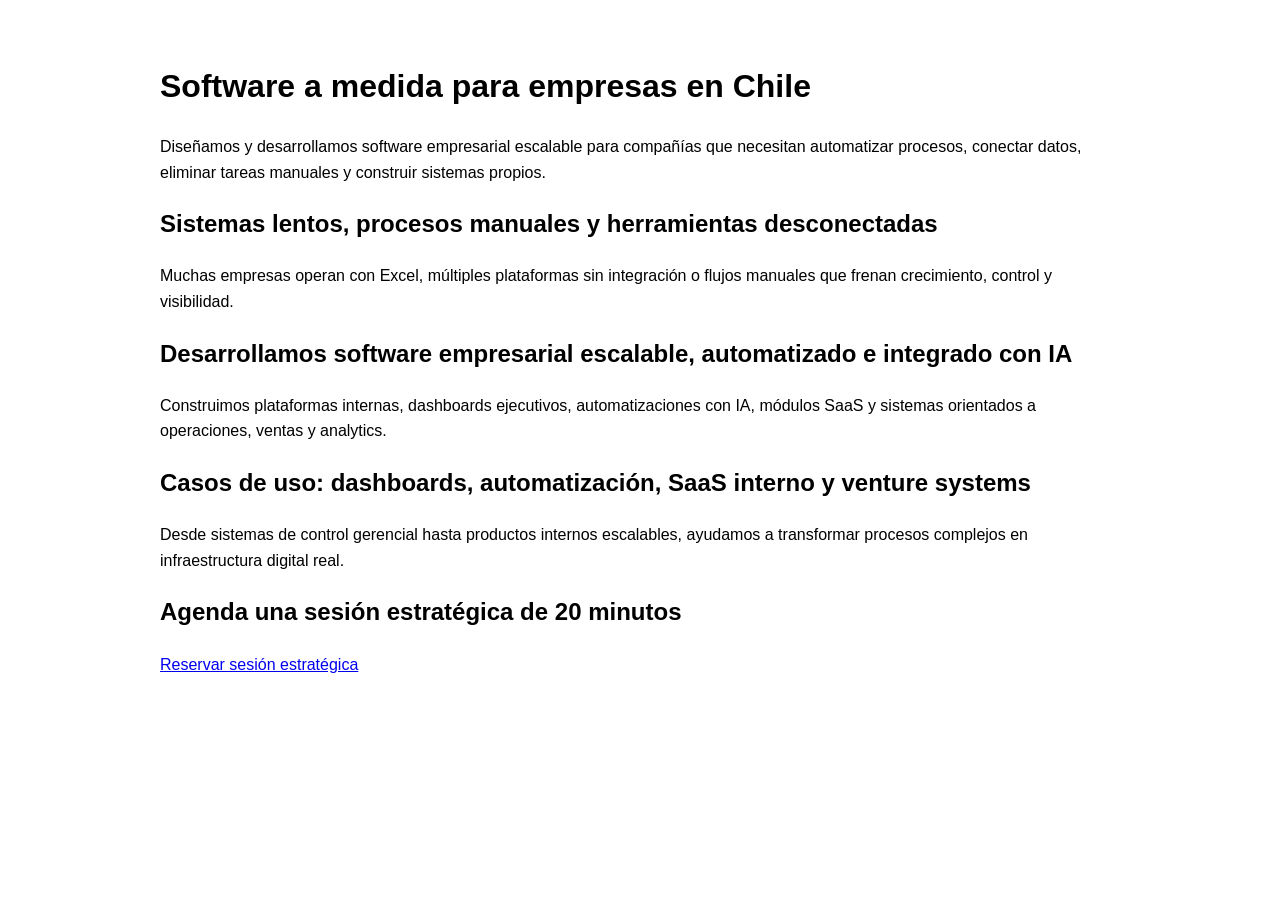
==== software-a-medida-chile.html @ 20f8e49e "Create SEO landing for software a medida chile Create SEO landing for software a medida chile" ====
<!doctype html>
<html lang="es-CL">
  <head>
    <meta charset="utf-8" />
    <meta name="viewport" content="width=device-width,initial-scale=1" />
    <title>Software a medida para empresas en Chile | GFC SYSTEMS LABS</title>
    <meta
      name="description"
      content="Desarrollamos software a medida para empresas en Chile: automatización, dashboards, sistemas internos, SaaS y soluciones con IA."
    />
    <link rel="canonical" href="https://gfcsystemslabs.cl/software-a-medida-chile" />
    <meta name="robots" content="index, follow" />
  </head>
  <body style="font-family: Arial, sans-serif; max-width: 960px; margin: 0 auto; padding: 40px; line-height: 1.6;">
    <h1>Software a medida para empresas en Chile</h1>

    <p>
      Diseñamos y desarrollamos software empresarial escalable para compañías que necesitan
      automatizar procesos, conectar datos, eliminar tareas manuales y construir sistemas propios.
    </p>

    <h2>Sistemas lentos, procesos manuales y herramientas desconectadas</h2>
    <p>
      Muchas empresas operan con Excel, múltiples plataformas sin integración o flujos manuales
      que frenan crecimiento, control y visibilidad.
    </p>

    <h2>Desarrollamos software empresarial escalable, automatizado e integrado con IA</h2>
    <p>
      Construimos plataformas internas, dashboards ejecutivos, automatizaciones con IA,
      módulos SaaS y sistemas orientados a operaciones, ventas y analytics.
    </p>

    <h2>Casos de uso: dashboards, automatización, SaaS interno y venture systems</h2>
    <p>
      Desde sistemas de control gerencial hasta productos internos escalables,
      ayudamos a transformar procesos complejos en infraestructura digital real.
    </p>

    <h2>Agenda una sesión estratégica de 20 minutos</h2>
    <p>
      <a href="https://calendly.com/TU-LINK" target="_blank">
        Reservar sesión estratégica
      </a>
    </p>
  </body>
</html>
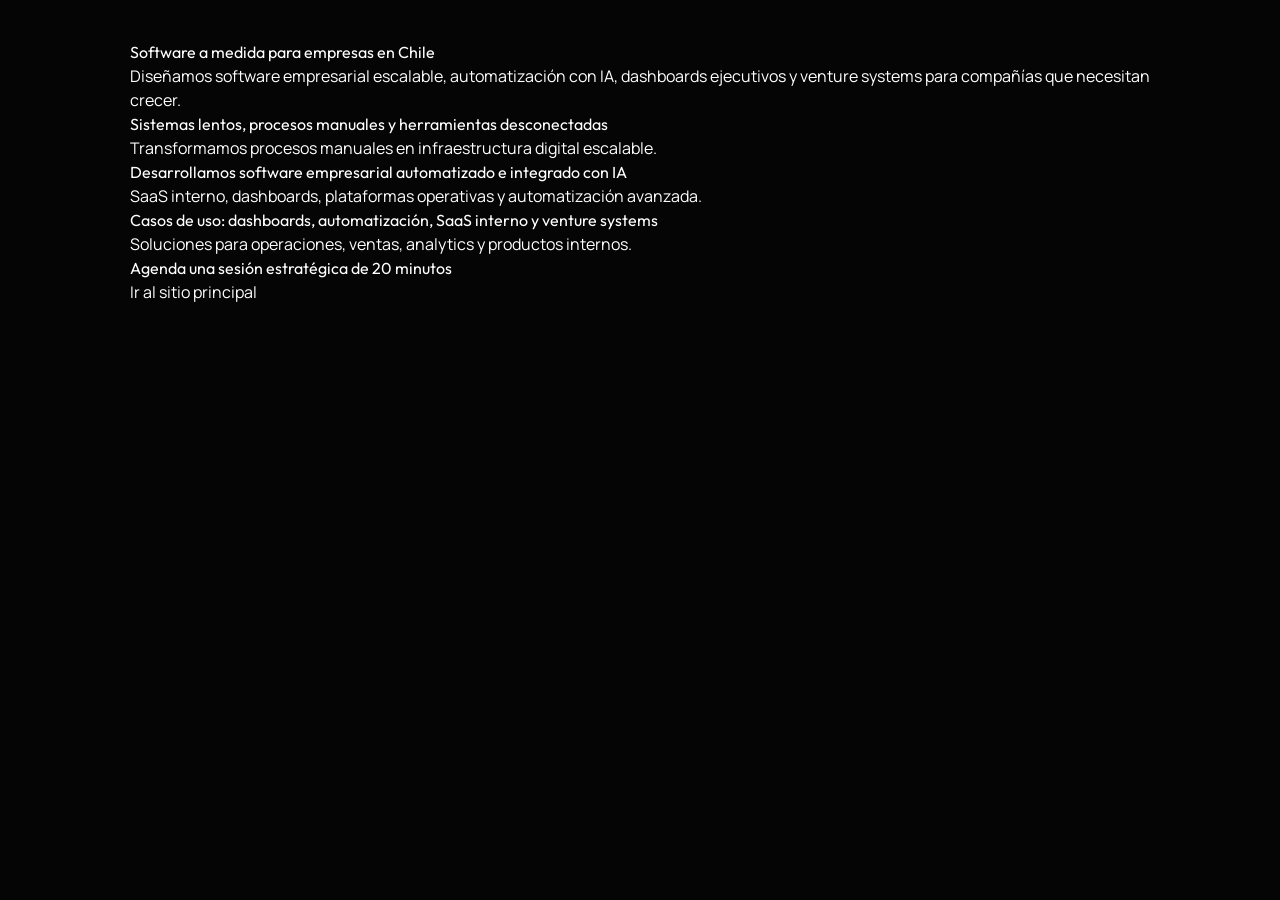
==== commit adf5f4c5: "Upgrade SEO landing with production styles Upgrade SEO landing with production styles" ====
--- a/software-a-medida-chile.html
+++ b/software-a-medida-chile.html
@@ -10,38 +10,44 @@
     />
     <link rel="canonical" href="https://gfcsystemslabs.cl/software-a-medida-chile" />
     <meta name="robots" content="index, follow" />
+
+    <link
+      href="/static/css/main.c5783c9f.css"
+      rel="stylesheet"
+    />
   </head>
-  <body style="font-family: Arial, sans-serif; max-width: 960px; margin: 0 auto; padding: 40px; line-height: 1.6;">
-    <h1>Software a medida para empresas en Chile</h1>
+  <body>
+    <div style="padding:40px; max-width:1100px; margin:0 auto;">
+      <h1>Software a medida para empresas en Chile</h1>
 
-    <p>
-      Diseñamos y desarrollamos software empresarial escalable para compañías que necesitan
-      automatizar procesos, conectar datos, eliminar tareas manuales y construir sistemas propios.
-    </p>
+      <p>
+        Diseñamos software empresarial escalable, automatización con IA,
+        dashboards ejecutivos y venture systems para compañías que necesitan crecer.
+      </p>
 
-    <h2>Sistemas lentos, procesos manuales y herramientas desconectadas</h2>
-    <p>
-      Muchas empresas operan con Excel, múltiples plataformas sin integración o flujos manuales
-      que frenan crecimiento, control y visibilidad.
-    </p>
+      <h2>Sistemas lentos, procesos manuales y herramientas desconectadas</h2>
+      <p>
+        Transformamos procesos manuales en infraestructura digital escalable.
+      </p>
 
-    <h2>Desarrollamos software empresarial escalable, automatizado e integrado con IA</h2>
-    <p>
-      Construimos plataformas internas, dashboards ejecutivos, automatizaciones con IA,
-      módulos SaaS y sistemas orientados a operaciones, ventas y analytics.
-    </p>
+      <h2>Desarrollamos software empresarial automatizado e integrado con IA</h2>
+      <p>
+        SaaS interno, dashboards, plataformas operativas y automatización avanzada.
+      </p>
 
-    <h2>Casos de uso: dashboards, automatización, SaaS interno y venture systems</h2>
-    <p>
-      Desde sistemas de control gerencial hasta productos internos escalables,
-      ayudamos a transformar procesos complejos en infraestructura digital real.
-    </p>
+      <h2>Casos de uso: dashboards, automatización, SaaS interno y venture systems</h2>
+      <p>
+        Soluciones para operaciones, ventas, analytics y productos internos.
+      </p>
 
-    <h2>Agenda una sesión estratégica de 20 minutos</h2>
-    <p>
-      <a href="https://calendly.com/TU-LINK" target="_blank">
-        Reservar sesión estratégica
-      </a>
-    </p>
+      <h2>Agenda una sesión estratégica de 20 minutos</h2>
+      <p>
+        <a href="https://gfcsystemslabs.cl/">
+          Ir al sitio principal
+        </a>
+      </p>
+    </div>
+
+    <script defer src="/static/js/main.a6ff5a86.js"></script>
   </body>
 </html>
--- a/static/css/main.c5783c9f.css
+++ b/static/css/main.c5783c9f.css
@@ -0,0 +1,3155 @@
+@import url(https://fonts.googleapis.com/css2?family=Outfit:wght@300;400;500;600;700;800&family=Manrope:wght@300;400;500;600;700&display=swap);
+*,
+:after,
+:before {
+  --tw-border-spacing-x: 0;
+  --tw-border-spacing-y: 0;
+  --tw-translate-x: 0;
+  --tw-translate-y: 0;
+  --tw-rotate: 0;
+  --tw-skew-x: 0;
+  --tw-skew-y: 0;
+  --tw-scale-x: 1;
+  --tw-scale-y: 1;
+  --tw-pan-x: ;
+  --tw-pan-y: ;
+  --tw-pinch-zoom: ;
+  --tw-scroll-snap-strictness: proximity;
+  --tw-gradient-from-position: ;
+  --tw-gradient-via-position: ;
+  --tw-gradient-to-position: ;
+  --tw-ordinal: ;
+  --tw-slashed-zero: ;
+  --tw-numeric-figure: ;
+  --tw-numeric-spacing: ;
+  --tw-numeric-fraction: ;
+  --tw-ring-inset: ;
+  --tw-ring-offset-width: 0px;
+  --tw-ring-offset-color: #fff;
+  --tw-ring-color: #3b82f680;
+  --tw-ring-offset-shadow: 0 0 #0000;
+  --tw-ring-shadow: 0 0 #0000;
+  --tw-shadow: 0 0 #0000;
+  --tw-shadow-colored: 0 0 #0000;
+  --tw-blur: ;
+  --tw-brightness: ;
+  --tw-contrast: ;
+  --tw-grayscale: ;
+  --tw-hue-rotate: ;
+  --tw-invert: ;
+  --tw-saturate: ;
+  --tw-sepia: ;
+  --tw-drop-shadow: ;
+  --tw-backdrop-blur: ;
+  --tw-backdrop-brightness: ;
+  --tw-backdrop-contrast: ;
+  --tw-backdrop-grayscale: ;
+  --tw-backdrop-hue-rotate: ;
+  --tw-backdrop-invert: ;
+  --tw-backdrop-opacity: ;
+  --tw-backdrop-saturate: ;
+  --tw-backdrop-sepia: ;
+  --tw-contain-size: ;
+  --tw-contain-layout: ;
+  --tw-contain-paint: ;
+  --tw-contain-style: ;
+}
+::backdrop {
+  --tw-border-spacing-x: 0;
+  --tw-border-spacing-y: 0;
+  --tw-translate-x: 0;
+  --tw-translate-y: 0;
+  --tw-rotate: 0;
+  --tw-skew-x: 0;
+  --tw-skew-y: 0;
+  --tw-scale-x: 1;
+  --tw-scale-y: 1;
+  --tw-pan-x: ;
+  --tw-pan-y: ;
+  --tw-pinch-zoom: ;
+  --tw-scroll-snap-strictness: proximity;
+  --tw-gradient-from-position: ;
+  --tw-gradient-via-position: ;
+  --tw-gradient-to-position: ;
+  --tw-ordinal: ;
+  --tw-slashed-zero: ;
+  --tw-numeric-figure: ;
+  --tw-numeric-spacing: ;
+  --tw-numeric-fraction: ;
+  --tw-ring-inset: ;
+  --tw-ring-offset-width: 0px;
+  --tw-ring-offset-color: #fff;
+  --tw-ring-color: #3b82f680;
+  --tw-ring-offset-shadow: 0 0 #0000;
+  --tw-ring-shadow: 0 0 #0000;
+  --tw-shadow: 0 0 #0000;
+  --tw-shadow-colored: 0 0 #0000;
+  --tw-blur: ;
+  --tw-brightness: ;
+  --tw-contrast: ;
+  --tw-grayscale: ;
+  --tw-hue-rotate: ;
+  --tw-invert: ;
+  --tw-saturate: ;
+  --tw-sepia: ;
+  --tw-drop-shadow: ;
+  --tw-backdrop-blur: ;
+  --tw-backdrop-brightness: ;
+  --tw-backdrop-contrast: ;
+  --tw-backdrop-grayscale: ;
+  --tw-backdrop-hue-rotate: ;
+  --tw-backdrop-invert: ;
+  --tw-backdrop-opacity: ;
+  --tw-backdrop-saturate: ;
+  --tw-backdrop-sepia: ;
+  --tw-contain-size: ;
+  --tw-contain-layout: ;
+  --tw-contain-paint: ;
+  --tw-contain-style: ;
+} /*
+! tailwindcss v3.4.19 | MIT License | https://tailwindcss.com
+*/
+*,
+:after,
+:before {
+  border: 0 solid #e5e7eb;
+  box-sizing: border-box;
+}
+:after,
+:before {
+  --tw-content: "";
+}
+:host,
+html {
+  -webkit-text-size-adjust: 100%;
+  font-feature-settings: normal;
+  -webkit-tap-highlight-color: transparent;
+  font-family:
+    ui-sans-serif,
+    system-ui,
+    sans-serif,
+    Apple Color Emoji,
+    Segoe UI Emoji,
+    Segoe UI Symbol,
+    Noto Color Emoji;
+  font-variation-settings: normal;
+  line-height: 1.5;
+  tab-size: 4;
+}
+body {
+  line-height: inherit;
+  margin: 0;
+}
+hr {
+  border-top-width: 1px;
+  color: inherit;
+  height: 0;
+}
+abbr:where([title]) {
+  -webkit-text-decoration: underline dotted;
+  text-decoration: underline dotted;
+}
+h1,
+h2,
+h3,
+h4,
+h5,
+h6 {
+  font-size: inherit;
+  font-weight: inherit;
+}
+a {
+  color: inherit;
+  text-decoration: inherit;
+}
+b,
+strong {
+  font-weight: bolder;
+}
+code,
+kbd,
+pre,
+samp {
+  font-feature-settings: normal;
+  font-family:
+    ui-monospace,
+    SFMono-Regular,
+    Menlo,
+    Monaco,
+    Consolas,
+    Liberation Mono,
+    Courier New,
+    monospace;
+  font-size: 1em;
+  font-variation-settings: normal;
+}
+small {
+  font-size: 80%;
+}
+sub,
+sup {
+  font-size: 75%;
+  line-height: 0;
+  position: relative;
+  vertical-align: initial;
+}
+sub {
+  bottom: -0.25em;
+}
+sup {
+  top: -0.5em;
+}
+table {
+  border-collapse: collapse;
+  border-color: inherit;
+  text-indent: 0;
+}
+button,
+input,
+optgroup,
+select,
+textarea {
+  font-feature-settings: inherit;
+  color: inherit;
+  font-family: inherit;
+  font-size: 100%;
+  font-variation-settings: inherit;
+  font-weight: inherit;
+  letter-spacing: inherit;
+  line-height: inherit;
+  margin: 0;
+  padding: 0;
+}
+button,
+select {
+  text-transform: none;
+}
+button,
+input:where([type="button"]),
+input:where([type="reset"]),
+input:where([type="submit"]) {
+  -webkit-appearance: button;
+  background-color: initial;
+  background-image: none;
+}
+:-moz-focusring {
+  outline: auto;
+}
+:-moz-ui-invalid {
+  box-shadow: none;
+}
+progress {
+  vertical-align: initial;
+}
+::-webkit-inner-spin-button,
+::-webkit-outer-spin-button {
+  height: auto;
+}
+[type="search"] {
+  -webkit-appearance: textfield;
+  outline-offset: -2px;
+}
+::-webkit-search-decoration {
+  -webkit-appearance: none;
+}
+::-webkit-file-upload-button {
+  -webkit-appearance: button;
+  font: inherit;
+}
+summary {
+  display: list-item;
+}
+blockquote,
+dd,
+dl,
+figure,
+h1,
+h2,
+h3,
+h4,
+h5,
+h6,
+hr,
+p,
+pre {
+  margin: 0;
+}
+fieldset {
+  margin: 0;
+}
+fieldset,
+legend {
+  padding: 0;
+}
+menu,
+ol,
+ul {
+  list-style: none;
+  margin: 0;
+  padding: 0;
+}
+dialog {
+  padding: 0;
+}
+textarea {
+  resize: vertical;
+}
+input::placeholder,
+textarea::placeholder {
+  color: #9ca3af;
+  opacity: 1;
+}
+[role="button"],
+button {
+  cursor: pointer;
+}
+:disabled {
+  cursor: default;
+}
+audio,
+canvas,
+embed,
+iframe,
+img,
+object,
+svg,
+video {
+  display: block;
+  vertical-align: middle;
+}
+img,
+video {
+  height: auto;
+  max-width: 100%;
+}
+[hidden]:where(:not([hidden="until-found"])) {
+  display: none;
+}
+:root {
+  --background: 0 0% 2%;
+  --foreground: 0 0% 100%;
+  --card: 0 0% 2%;
+  --card-foreground: 0 0% 100%;
+  --popover: 0 0% 2%;
+  --popover-foreground: 0 0% 100%;
+  --primary: 249 95% 67%;
+  --primary-foreground: 0 0% 100%;
+  --secondary: 0 0% 8%;
+  --secondary-foreground: 0 0% 100%;
+  --muted: 0 0% 8%;
+  --muted-foreground: 240 4% 66%;
+  --accent: 249 95% 67%;
+  --accent-foreground: 0 0% 100%;
+  --destructive: 0 84.2% 60.2%;
+  --destructive-foreground: 0 0% 100%;
+  --border: 0 0% 14.9%;
+  --input: 0 0% 14.9%;
+  --ring: 249 95% 67%;
+  --radius: 0.75rem;
+}
+* {
+  border-color: #262626;
+  border-color: hsl(var(--border));
+}
+[data-debug-wrapper="true"] {
+  display: contents !important;
+}
+[data-debug-wrapper="true"] > * {
+  border: inherit;
+  column-gap: inherit;
+  gap: inherit;
+  margin: inherit;
+  padding: inherit;
+  row-gap: inherit;
+}
+.sr-only {
+  clip: rect(0, 0, 0, 0);
+  border-width: 0;
+  height: 1px;
+  margin: -1px;
+  overflow: hidden;
+  padding: 0;
+  position: absolute;
+  white-space: nowrap;
+  width: 1px;
+}
+.pointer-events-none {
+  pointer-events: none;
+}
+.pointer-events-auto {
+  pointer-events: auto;
+}
+.visible {
+  visibility: visible;
+}
+.invisible {
+  visibility: hidden;
+}
+.fixed {
+  position: fixed;
+}
+.absolute {
+  position: absolute;
+}
+.relative {
+  position: relative;
+}
+.inset-0 {
+  inset: 0;
+}
+.inset-x-0 {
+  left: 0;
+  right: 0;
+}
+.inset-y-0 {
+  bottom: 0;
+  top: 0;
+}
+.-bottom-12 {
+  bottom: -3rem;
+}
+.-left-12 {
+  left: -3rem;
+}
+.-right-12 {
+  right: -3rem;
+}
+.-top-12 {
+  top: -3rem;
+}
+.bottom-0 {
+  bottom: 0;
+}
+.left-0 {
+  left: 0;
+}
+.left-1 {
+  left: 0.25rem;
+}
+.left-1\/2 {
+  left: 50%;
+}
+.left-2 {
+  left: 0.5rem;
+}
+.left-\[50\%\] {
+  left: 50%;
+}
+.right-0 {
+  right: 0;
+}
+.right-1 {
+  right: 0.25rem;
+}
+.right-2 {
+  right: 0.5rem;
+}
+.right-4 {
+  right: 1rem;
+}
+.right-6 {
+  right: 1.5rem;
+}
+.top-0 {
+  top: 0;
+}
+.top-1 {
+  top: 0.25rem;
+}
+.top-1\/2 {
+  top: 50%;
+}
+.top-1\/4 {
+  top: 25%;
+}
+.top-4 {
+  top: 1rem;
+}
+.top-\[1px\] {
+  top: 1px;
+}
+.top-\[50\%\] {
+  top: 50%;
+}
+.top-\[60\%\] {
+  top: 60%;
+}
+.top-full {
+  top: 100%;
+}
+.z-10 {
+  z-index: 10;
+}
+.z-40 {
+  z-index: 40;
+}
+.z-50 {
+  z-index: 50;
+}
+.z-\[100\] {
+  z-index: 100;
+}
+.z-\[1\] {
+  z-index: 1;
+}
+.-mx-1 {
+  margin-left: -0.25rem;
+  margin-right: -0.25rem;
+}
+.mx-6 {
+  margin-left: 1.5rem;
+  margin-right: 1.5rem;
+}
+.mx-auto {
+  margin-left: auto;
+  margin-right: auto;
+}
+.my-1 {
+  margin-bottom: 0.25rem;
+  margin-top: 0.25rem;
+}
+.-ml-4 {
+  margin-left: -1rem;
+}
+.-mt-4 {
+  margin-top: -1rem;
+}
+.mb-1 {
+  margin-bottom: 0.25rem;
+}
+.mb-2 {
+  margin-bottom: 0.5rem;
+}
+.mb-3 {
+  margin-bottom: 0.75rem;
+}
+.mb-4 {
+  margin-bottom: 1rem;
+}
+.mb-5 {
+  margin-bottom: 1.25rem;
+}
+.mb-6 {
+  margin-bottom: 1.5rem;
+}
+.ml-1 {
+  margin-left: 0.25rem;
+}
+.ml-6 {
+  margin-left: 1.5rem;
+}
+.ml-auto {
+  margin-left: auto;
+}
+.mr-2 {
+  margin-right: 0.5rem;
+}
+.mt-1\.5 {
+  margin-top: 0.375rem;
+}
+.mt-10 {
+  margin-top: 2.5rem;
+}
+.mt-12 {
+  margin-top: 3rem;
+}
+.mt-14 {
+  margin-top: 3.5rem;
+}
+.mt-2 {
+  margin-top: 0.5rem;
+}
+.mt-24 {
+  margin-top: 6rem;
+}
+.mt-4 {
+  margin-top: 1rem;
+}
+.mt-6 {
+  margin-top: 1.5rem;
+}
+.mt-auto {
+  margin-top: auto;
+}
+.block {
+  display: block;
+}
+.flex {
+  display: flex;
+}
+.inline-flex {
+  display: inline-flex;
+}
+.table {
+  display: table;
+}
+.grid {
+  display: grid;
+}
+.hidden {
+  display: none;
+}
+.aspect-\[9\/16\] {
+  aspect-ratio: 9/16;
+}
+.aspect-square {
+  aspect-ratio: 1/1;
+}
+.h-1\.5 {
+  height: 0.375rem;
+}
+.h-10 {
+  height: 2.5rem;
+}
+.h-16 {
+  height: 4rem;
+}
+.h-2 {
+  height: 0.5rem;
+}
+.h-2\.5 {
+  height: 0.625rem;
+}
+.h-24 {
+  height: 6rem;
+}
+.h-3 {
+  height: 0.75rem;
+}
+.h-3\.5 {
+  height: 0.875rem;
+}
+.h-4 {
+  height: 1rem;
+}
+.h-5 {
+  height: 1.25rem;
+}
+.h-7 {
+  height: 1.75rem;
+}
+.h-8 {
+  height: 2rem;
+}
+.h-9 {
+  height: 2.25rem;
+}
+.h-\[1px\] {
+  height: 1px;
+}
+.h-\[300px\] {
+  height: 300px;
+}
+.h-\[400px\] {
+  height: 400px;
+}
+.h-\[600px\] {
+  height: 600px;
+}
+.h-\[var\(--radix-navigation-menu-viewport-height\)\] {
+  height: var(--radix-navigation-menu-viewport-height);
+}
+.h-\[var\(--radix-select-trigger-height\)\] {
+  height: var(--radix-select-trigger-height);
+}
+.h-auto {
+  height: auto;
+}
+.h-full {
+  height: 100%;
+}
+.h-px {
+  height: 1px;
+}
+.max-h-\[--radix-context-menu-content-available-height\] {
+  max-height: var(--radix-context-menu-content-available-height);
+}
+.max-h-\[--radix-select-content-available-height\] {
+  max-height: var(--radix-select-content-available-height);
+}
+.max-h-\[300px\] {
+  max-height: 300px;
+}
+.max-h-\[var\(--radix-dropdown-menu-content-available-height\)\] {
+  max-height: var(--radix-dropdown-menu-content-available-height);
+}
+.max-h-screen {
+  max-height: 100vh;
+}
+.min-h-\[60px\] {
+  min-height: 60px;
+}
+.min-h-screen {
+  min-height: 100vh;
+}
+.w-10 {
+  width: 2.5rem;
+}
+.w-14 {
+  width: 3.5rem;
+}
+.w-2 {
+  width: 0.5rem;
+}
+.w-2\.5 {
+  width: 0.625rem;
+}
+.w-2\/3 {
+  width: 66.666667%;
+}
+.w-20 {
+  width: 5rem;
+}
+.w-3 {
+  width: 0.75rem;
+}
+.w-3\.5 {
+  width: 0.875rem;
+}
+.w-3\/4 {
+  width: 75%;
+}
+.w-4 {
+  width: 1rem;
+}
+.w-64 {
+  width: 16rem;
+}
+.w-7 {
+  width: 1.75rem;
+}
+.w-72 {
+  width: 18rem;
+}
+.w-8 {
+  width: 2rem;
+}
+.w-9 {
+  width: 2.25rem;
+}
+.w-\[100px\] {
+  width: 100px;
+}
+.w-\[1px\] {
+  width: 1px;
+}
+.w-\[300px\] {
+  width: 300px;
+}
+.w-\[400px\] {
+  width: 400px;
+}
+.w-\[600px\] {
+  width: 600px;
+}
+.w-\[800px\] {
+  width: 800px;
+}
+.w-full {
+  width: 100%;
+}
+.w-max {
+  width: -webkit-max-content;
+  width: max-content;
+}
+.w-px {
+  width: 1px;
+}
+.min-w-0 {
+  min-width: 0;
+}
+.min-w-10 {
+  min-width: 2.5rem;
+}
+.min-w-8 {
+  min-width: 2rem;
+}
+.min-w-9 {
+  min-width: 2.25rem;
+}
+.min-w-\[12rem\] {
+  min-width: 12rem;
+}
+.min-w-\[8rem\] {
+  min-width: 8rem;
+}
+.min-w-\[var\(--radix-select-trigger-width\)\] {
+  min-width: var(--radix-select-trigger-width);
+}
+.max-w-2xl {
+  max-width: 42rem;
+}
+.max-w-3xl {
+  max-width: 48rem;
+}
+.max-w-4xl {
+  max-width: 56rem;
+}
+.max-w-5xl {
+  max-width: 64rem;
+}
+.max-w-7xl {
+  max-width: 80rem;
+}
+.max-w-lg {
+  max-width: 32rem;
+}
+.max-w-max {
+  max-width: -webkit-max-content;
+  max-width: max-content;
+}
+.max-w-xl {
+  max-width: 36rem;
+}
+.max-w-xs {
+  max-width: 20rem;
+}
+.flex-1 {
+  flex: 1 1;
+}
+.shrink-0 {
+  flex-shrink: 0;
+}
+.grow {
+  flex-grow: 1;
+}
+.grow-0 {
+  flex-grow: 0;
+}
+.basis-full {
+  flex-basis: 100%;
+}
+.caption-bottom {
+  caption-side: bottom;
+}
+.border-collapse {
+  border-collapse: collapse;
+}
+.origin-\[--radix-context-menu-content-transform-origin\] {
+  transform-origin: var(--radix-context-menu-content-transform-origin);
+}
+.origin-\[--radix-dropdown-menu-content-transform-origin\] {
+  transform-origin: var(--radix-dropdown-menu-content-transform-origin);
+}
+.origin-\[--radix-hover-card-content-transform-origin\] {
+  transform-origin: var(--radix-hover-card-content-transform-origin);
+}
+.origin-\[--radix-menubar-content-transform-origin\] {
+  transform-origin: var(--radix-menubar-content-transform-origin);
+}
+.origin-\[--radix-popover-content-transform-origin\] {
+  transform-origin: var(--radix-popover-content-transform-origin);
+}
+.origin-\[--radix-select-content-transform-origin\] {
+  transform-origin: var(--radix-select-content-transform-origin);
+}
+.origin-\[--radix-tooltip-content-transform-origin\] {
+  transform-origin: var(--radix-tooltip-content-transform-origin);
+}
+.-translate-x-1\/2 {
+  --tw-translate-x: -50%;
+}
+.-translate-x-1\/2,
+.-translate-y-1\/2 {
+  transform: translate(var(--tw-translate-x), var(--tw-translate-y))
+    rotate(var(--tw-rotate)) skewX(var(--tw-skew-x)) skewY(var(--tw-skew-y))
+    scaleX(var(--tw-scale-x)) scaleY(var(--tw-scale-y));
+}
+.-translate-y-1\/2 {
+  --tw-translate-y: -50%;
+}
+.translate-x-\[-50\%\] {
+  --tw-translate-x: -50%;
+}
+.translate-x-\[-50\%\],
+.translate-y-0 {
+  transform: translate(var(--tw-translate-x), var(--tw-translate-y))
+    rotate(var(--tw-rotate)) skewX(var(--tw-skew-x)) skewY(var(--tw-skew-y))
+    scaleX(var(--tw-scale-x)) scaleY(var(--tw-scale-y));
+}
+.translate-y-0 {
+  --tw-translate-y: 0px;
+}
+.translate-y-\[-50\%\] {
+  --tw-translate-y: -50%;
+}
+.translate-y-\[-50\%\],
+.translate-y-full {
+  transform: translate(var(--tw-translate-x), var(--tw-translate-y))
+    rotate(var(--tw-rotate)) skewX(var(--tw-skew-x)) skewY(var(--tw-skew-y))
+    scaleX(var(--tw-scale-x)) scaleY(var(--tw-scale-y));
+}
+.translate-y-full {
+  --tw-translate-y: 100%;
+}
+.rotate-45 {
+  --tw-rotate: 45deg;
+}
+.rotate-45,
+.rotate-90 {
+  transform: translate(var(--tw-translate-x), var(--tw-translate-y))
+    rotate(var(--tw-rotate)) skewX(var(--tw-skew-x)) skewY(var(--tw-skew-y))
+    scaleX(var(--tw-scale-x)) scaleY(var(--tw-scale-y));
+}
+.rotate-90 {
+  --tw-rotate: 90deg;
+}
+.transform {
+  transform: translate(var(--tw-translate-x), var(--tw-translate-y))
+    rotate(var(--tw-rotate)) skewX(var(--tw-skew-x)) skewY(var(--tw-skew-y))
+    scaleX(var(--tw-scale-x)) scaleY(var(--tw-scale-y));
+}
+@keyframes pulse {
+  50% {
+    opacity: 0.5;
+  }
+}
+.animate-pulse {
+  animation: pulse 2s cubic-bezier(0.4, 0, 0.6, 1) infinite;
+}
+.cursor-default {
+  cursor: default;
+}
+.cursor-pointer {
+  cursor: pointer;
+}
+.touch-none {
+  touch-action: none;
+}
+.select-none {
+  -webkit-user-select: none;
+  user-select: none;
+}
+.list-none {
+  list-style-type: none;
+}
+.grid-cols-1 {
+  grid-template-columns: repeat(1, minmax(0, 1fr));
+}
+.flex-row {
+  flex-direction: row;
+}
+.flex-col {
+  flex-direction: column;
+}
+.flex-col-reverse {
+  flex-direction: column-reverse;
+}
+.flex-wrap {
+  flex-wrap: wrap;
+}
+.items-start {
+  align-items: flex-start;
+}
+.items-end {
+  align-items: flex-end;
+}
+.items-center {
+  align-items: center;
+}
+.justify-center {
+  justify-content: center;
+}
+.justify-between {
+  justify-content: space-between;
+}
+.gap-1 {
+  gap: 0.25rem;
+}
+.gap-1\.5 {
+  gap: 0.375rem;
+}
+.gap-10 {
+  gap: 2.5rem;
+}
+.gap-2 {
+  gap: 0.5rem;
+}
+.gap-2\.5 {
+  gap: 0.625rem;
+}
+.gap-3 {
+  gap: 0.75rem;
+}
+.gap-4 {
+  gap: 1rem;
+}
+.gap-5 {
+  gap: 1.25rem;
+}
+.gap-6 {
+  gap: 1.5rem;
+}
+.gap-8 {
+  gap: 2rem;
+}
+.space-x-1 > :not([hidden]) ~ :not([hidden]) {
+  --tw-space-x-reverse: 0;
+  margin-left: calc(0.25rem * (1 - var(--tw-space-x-reverse)));
+  margin-right: calc(0.25rem * var(--tw-space-x-reverse));
+}
+.space-x-2 > :not([hidden]) ~ :not([hidden]) {
+  --tw-space-x-reverse: 0;
+  margin-left: calc(0.5rem * (1 - var(--tw-space-x-reverse)));
+  margin-right: calc(0.5rem * var(--tw-space-x-reverse));
+}
+.space-y-1 > :not([hidden]) ~ :not([hidden]) {
+  --tw-space-y-reverse: 0;
+  margin-bottom: calc(0.25rem * var(--tw-space-y-reverse));
+  margin-top: calc(0.25rem * (1 - var(--tw-space-y-reverse)));
+}
+.space-y-1\.5 > :not([hidden]) ~ :not([hidden]) {
+  --tw-space-y-reverse: 0;
+  margin-bottom: calc(0.375rem * var(--tw-space-y-reverse));
+  margin-top: calc(0.375rem * (1 - var(--tw-space-y-reverse)));
+}
+.space-y-2 > :not([hidden]) ~ :not([hidden]) {
+  --tw-space-y-reverse: 0;
+  margin-bottom: calc(0.5rem * var(--tw-space-y-reverse));
+  margin-top: calc(0.5rem * (1 - var(--tw-space-y-reverse)));
+}
+.space-y-3 > :not([hidden]) ~ :not([hidden]) {
+  --tw-space-y-reverse: 0;
+  margin-bottom: calc(0.75rem * var(--tw-space-y-reverse));
+  margin-top: calc(0.75rem * (1 - var(--tw-space-y-reverse)));
+}
+.space-y-4 > :not([hidden]) ~ :not([hidden]) {
+  --tw-space-y-reverse: 0;
+  margin-bottom: calc(1rem * var(--tw-space-y-reverse));
+  margin-top: calc(1rem * (1 - var(--tw-space-y-reverse)));
+}
+.overflow-auto {
+  overflow: auto;
+}
+.overflow-hidden {
+  overflow: hidden;
+}
+.overflow-y-auto {
+  overflow-y: auto;
+}
+.overflow-x-hidden {
+  overflow-x: hidden;
+}
+.whitespace-nowrap {
+  white-space: nowrap;
+}
+.break-words {
+  overflow-wrap: break-word;
+}
+.rounded-2xl {
+  border-radius: 1rem;
+}
+.rounded-3xl {
+  border-radius: 1.5rem;
+}
+.rounded-\[inherit\] {
+  border-radius: inherit;
+}
+.rounded-full {
+  border-radius: 9999px;
+}
+.rounded-lg {
+  border-radius: 0.75rem;
+  border-radius: var(--radius);
+}
+.rounded-md {
+  border-radius: calc(0.75rem - 2px);
+  border-radius: calc(var(--radius) - 2px);
+}
+.rounded-sm {
+  border-radius: calc(0.75rem - 4px);
+  border-radius: calc(var(--radius) - 4px);
+}
+.rounded-xl {
+  border-radius: 0.75rem;
+}
+.rounded-t-\[10px\] {
+  border-top-left-radius: 10px;
+  border-top-right-radius: 10px;
+}
+.rounded-tl-sm {
+  border-top-left-radius: calc(0.75rem - 4px);
+  border-top-left-radius: calc(var(--radius) - 4px);
+}
+.border {
+  border-width: 1px;
+}
+.border-2 {
+  border-width: 2px;
+}
+.border-y {
+  border-top-width: 1px;
+}
+.border-b,
+.border-y {
+  border-bottom-width: 1px;
+}
+.border-l {
+  border-left-width: 1px;
+}
+.border-r {
+  border-right-width: 1px;
+}
+.border-t {
+  border-top-width: 1px;
+}
+.border-\[\#6D5DFB\]\/20 {
+  border-color: #6d5dfb33;
+}
+.border-destructive {
+  border-color: #ef4444;
+  border-color: hsl(var(--destructive));
+}
+.border-destructive\/50 {
+  border-color: #ef444480;
+  border-color: hsl(var(--destructive) / 0.5);
+}
+.border-input {
+  border-color: #262626;
+  border-color: hsl(var(--input));
+}
+.border-primary {
+  border-color: #735bfb;
+  border-color: hsl(var(--primary));
+}
+.border-primary\/50 {
+  border-color: #735bfb80;
+  border-color: hsl(var(--primary) / 0.5);
+}
+.border-transparent {
+  border-color: #0000;
+}
+.border-white\/10 {
+  border-color: #ffffff1a;
+}
+.border-white\/20 {
+  border-color: #fff3;
+}
+.border-white\/\[0\.04\] {
+  border-color: #ffffff0a;
+}
+.border-white\/\[0\.06\] {
+  border-color: #ffffff0f;
+}
+.border-white\/\[0\.08\] {
+  border-color: #ffffff14;
+}
+.border-white\/\[0\.1\] {
+  border-color: #ffffff1a;
+}
+.border-l-transparent {
+  border-left-color: #0000;
+}
+.border-t-transparent {
+  border-top-color: #0000;
+}
+.bg-\[\#050505\] {
+  --tw-bg-opacity: 1;
+  background-color: #050505;
+  background-color: rgb(5 5 5 / var(--tw-bg-opacity, 1));
+}
+.bg-\[\#050505\]\/80 {
+  background-color: #050505cc;
+}
+.bg-\[\#050505\]\/90 {
+  background-color: #050505e6;
+}
+.bg-\[\#050505\]\/95 {
+  background-color: #050505f2;
+}
+.bg-\[\#6D5DFB\] {
+  --tw-bg-opacity: 1;
+  background-color: #6d5dfb;
+  background-color: rgb(109 93 251 / var(--tw-bg-opacity, 1));
+}
+.bg-\[\#6D5DFB\]\/10 {
+  background-color: #6d5dfb1a;
+}
+.bg-\[\#6D5DFB\]\/20 {
+  background-color: #6d5dfb33;
+}
+.bg-\[\#6D5DFB\]\/30 {
+  background-color: #6d5dfb4d;
+}
+.bg-accent {
+  background-color: hsl(#6d5dfb);
+  background-color: hsl(var(--accent));
+}
+.bg-background {
+  background-color: #050505;
+  background-color: hsl(var(--background));
+}
+.bg-black\/80 {
+  background-color: #000c;
+}
+.bg-border {
+  background-color: #262626;
+  background-color: hsl(var(--border));
+}
+.bg-card {
+  background-color: #050505;
+  background-color: hsl(var(--card));
+}
+.bg-destructive {
+  background-color: #ef4444;
+  background-color: hsl(var(--destructive));
+}
+.bg-foreground {
+  background-color: #fff;
+  background-color: hsl(var(--foreground));
+}
+.bg-muted {
+  background-color: #141414;
+  background-color: hsl(var(--muted));
+}
+.bg-muted\/50 {
+  background-color: #14141480;
+  background-color: hsl(var(--muted) / 0.5);
+}
+.bg-popover {
+  background-color: #050505;
+  background-color: hsl(var(--popover));
+}
+.bg-primary {
+  background-color: #735bfb;
+  background-color: hsl(var(--primary));
+}
+.bg-primary\/10 {
+  background-color: #735bfb1a;
+  background-color: hsl(var(--primary) / 0.1);
+}
+.bg-primary\/20 {
+  background-color: #735bfb33;
+  background-color: hsl(var(--primary) / 0.2);
+}
+.bg-secondary {
+  background-color: #141414;
+  background-color: hsl(var(--secondary));
+}
+.bg-transparent {
+  background-color: initial;
+}
+.bg-white\/10 {
+  background-color: #ffffff1a;
+}
+.bg-white\/5 {
+  background-color: #ffffff0d;
+}
+.bg-white\/\[0\.02\] {
+  background-color: #ffffff05;
+}
+.bg-white\/\[0\.03\] {
+  background-color: #ffffff08;
+}
+.bg-white\/\[0\.04\] {
+  background-color: #ffffff0a;
+}
+.bg-white\/\[0\.08\] {
+  background-color: #ffffff14;
+}
+.bg-\[radial-gradient\(circle\2c
+  rgba\(109\2c
+  93\2c
+  251\2c
+  0\.08\)_0\%\2c
+  transparent_70\%\)\] {
+  background-image: radial-gradient(circle, #6d5dfb14 0, #0000 70%);
+}
+.bg-\[radial-gradient\(circle\2c
+  rgba\(109\2c
+  93\2c
+  251\2c
+  0\.12\)_0\%\2c
+  transparent_70\%\)\] {
+  background-image: radial-gradient(circle, #6d5dfb1f 0, #0000 70%);
+}
+.bg-\[radial-gradient\(ellipse_at_center\2c
+  rgba\(109\2c
+  93\2c
+  251\2c
+  0\.1\)_0\%\2c
+  transparent_70\%\)\] {
+  background-image: radial-gradient(ellipse at center, #6d5dfb1a 0, #0000 70%);
+}
+.bg-\[radial-gradient\(ellipse_at_center\2c
+  rgba\(109\2c
+  93\2c
+  251\2c
+  0\.12\)_0\%\2c
+  transparent_60\%\)\] {
+  background-image: radial-gradient(ellipse at center, #6d5dfb1f 0, #0000 60%);
+}
+.bg-\[radial-gradient\(ellipse_at_center\2c
+  rgba\(109\2c
+  93\2c
+  251\2c
+  0\.15\)_0\%\2c
+  transparent_70\%\)\] {
+  background-image: radial-gradient(ellipse at center, #6d5dfb26 0, #0000 70%);
+}
+.bg-gradient-to-br {
+  background-image: linear-gradient(to bottom right, var(--tw-gradient-stops));
+}
+.bg-gradient-to-t {
+  background-image: linear-gradient(to top, var(--tw-gradient-stops));
+}
+.from-\[\#6D5DFB\]\/10 {
+  --tw-gradient-from: #6d5dfb1a var(--tw-gradient-from-position);
+  --tw-gradient-to: #6d5dfb00 var(--tw-gradient-to-position);
+  --tw-gradient-stops: var(--tw-gradient-from), var(--tw-gradient-to);
+}
+.from-\[\#6D5DFB\]\/\[0\.03\] {
+  --tw-gradient-from: #6d5dfb08 var(--tw-gradient-from-position);
+  --tw-gradient-to: #6d5dfb00 var(--tw-gradient-to-position);
+  --tw-gradient-stops: var(--tw-gradient-from), var(--tw-gradient-to);
+}
+.to-transparent {
+  --tw-gradient-to: #0000 var(--tw-gradient-to-position);
+}
+.fill-current {
+  fill: currentColor;
+}
+.fill-primary {
+  fill: #735bfb;
+  fill: hsl(var(--primary));
+}
+.p-0 {
+  padding: 0;
+}
+.p-1 {
+  padding: 0.25rem;
+}
+.p-2 {
+  padding: 0.5rem;
+}
+.p-3 {
+  padding: 0.75rem;
+}
+.p-4 {
+  padding: 1rem;
+}
+.p-6 {
+  padding: 1.5rem;
+}
+.p-7 {
+  padding: 1.75rem;
+}
+.p-8 {
+  padding: 2rem;
+}
+.p-\[1px\] {
+  padding: 1px;
+}
+.px-1\.5 {
+  padding-left: 0.375rem;
+  padding-right: 0.375rem;
+}
+.px-10 {
+  padding-left: 2.5rem;
+  padding-right: 2.5rem;
+}
+.px-2 {
+  padding-left: 0.5rem;
+  padding-right: 0.5rem;
+}
+.px-2\.5 {
+  padding-left: 0.625rem;
+  padding-right: 0.625rem;
+}
+.px-3 {
+  padding-left: 0.75rem;
+  padding-right: 0.75rem;
+}
+.px-4 {
+  padding-left: 1rem;
+  padding-right: 1rem;
+}
+.px-6 {
+  padding-left: 1.5rem;
+  padding-right: 1.5rem;
+}
+.px-8 {
+  padding-left: 2rem;
+  padding-right: 2rem;
+}
+.py-0\.5 {
+  padding-bottom: 0.125rem;
+  padding-top: 0.125rem;
+}
+.py-1 {
+  padding-bottom: 0.25rem;
+  padding-top: 0.25rem;
+}
+.py-1\.5 {
+  padding-bottom: 0.375rem;
+  padding-top: 0.375rem;
+}
+.py-12 {
+  padding-bottom: 3rem;
+  padding-top: 3rem;
+}
+.py-16 {
+  padding-bottom: 4rem;
+  padding-top: 4rem;
+}
+.py-2 {
+  padding-bottom: 0.5rem;
+  padding-top: 0.5rem;
+}
+.py-2\.5 {
+  padding-bottom: 0.625rem;
+  padding-top: 0.625rem;
+}
+.py-24 {
+  padding-bottom: 6rem;
+  padding-top: 6rem;
+}
+.py-3 {
+  padding-bottom: 0.75rem;
+  padding-top: 0.75rem;
+}
+.py-3\.5 {
+  padding-bottom: 0.875rem;
+  padding-top: 0.875rem;
+}
+.py-4 {
+  padding-bottom: 1rem;
+  padding-top: 1rem;
+}
+.py-5 {
+  padding-bottom: 1.25rem;
+  padding-top: 1.25rem;
+}
+.py-6 {
+  padding-bottom: 1.5rem;
+  padding-top: 1.5rem;
+}
+.pb-4 {
+  padding-bottom: 1rem;
+}
+.pb-5 {
+  padding-bottom: 1.25rem;
+}
+.pl-2 {
+  padding-left: 0.5rem;
+}
+.pl-2\.5 {
+  padding-left: 0.625rem;
+}
+.pl-4 {
+  padding-left: 1rem;
+}
+.pl-8 {
+  padding-left: 2rem;
+}
+.pr-2 {
+  padding-right: 0.5rem;
+}
+.pr-2\.5 {
+  padding-right: 0.625rem;
+}
+.pr-6 {
+  padding-right: 1.5rem;
+}
+.pr-8 {
+  padding-right: 2rem;
+}
+.pt-0 {
+  padding-top: 0;
+}
+.pt-1 {
+  padding-top: 0.25rem;
+}
+.pt-20 {
+  padding-top: 5rem;
+}
+.pt-4 {
+  padding-top: 1rem;
+}
+.text-left {
+  text-align: left;
+}
+.text-center {
+  text-align: center;
+}
+.align-middle {
+  vertical-align: middle;
+}
+.font-\[\'Outfit\'\] {
+  font-family: Outfit;
+}
+.text-2xl {
+  font-size: 1.5rem;
+  line-height: 2rem;
+}
+.text-3xl {
+  font-size: 1.875rem;
+  line-height: 2.25rem;
+}
+.text-4xl {
+  font-size: 2.25rem;
+  line-height: 2.5rem;
+}
+.text-7xl {
+  font-size: 4.5rem;
+  line-height: 1;
+}
+.text-\[0\.8rem\] {
+  font-size: 0.8rem;
+}
+.text-base {
+  font-size: 1rem;
+  line-height: 1.5rem;
+}
+.text-lg {
+  font-size: 1.125rem;
+  line-height: 1.75rem;
+}
+.text-sm {
+  font-size: 0.875rem;
+  line-height: 1.25rem;
+}
+.text-xs {
+  font-size: 0.75rem;
+  line-height: 1rem;
+}
+.font-bold {
+  font-weight: 700;
+}
+.font-medium {
+  font-weight: 500;
+}
+.font-normal {
+  font-weight: 400;
+}
+.font-semibold {
+  font-weight: 600;
+}
+.uppercase {
+  text-transform: uppercase;
+}
+.leading-\[1\.05\] {
+  line-height: 1.05;
+}
+.leading-none {
+  line-height: 1;
+}
+.leading-relaxed {
+  line-height: 1.625;
+}
+.leading-tight {
+  line-height: 1.25;
+}
+.tracking-\[0\.25em\] {
+  letter-spacing: 0.25em;
+}
+.tracking-\[0\.2em\] {
+  letter-spacing: 0.2em;
+}
+.tracking-tight {
+  letter-spacing: -0.025em;
+}
+.tracking-tighter {
+  letter-spacing: -0.05em;
+}
+.tracking-wider {
+  letter-spacing: 0.05em;
+}
+.tracking-widest {
+  letter-spacing: 0.1em;
+}
+.text-\[\#6D5DFB\] {
+  --tw-text-opacity: 1;
+  color: #6d5dfb;
+  color: rgb(109 93 251 / var(--tw-text-opacity, 1));
+}
+.text-\[\#6D5DFB\]\/40 {
+  color: #6d5dfb66;
+}
+.text-\[\#6D5DFB\]\/60 {
+  color: #6d5dfb99;
+}
+.text-\[\#A1A1AA\] {
+  --tw-text-opacity: 1;
+  color: #a1a1aa;
+  color: rgb(161 161 170 / var(--tw-text-opacity, 1));
+}
+.text-\[\#A1A1AA\]\/40 {
+  color: #a1a1aa66;
+}
+.text-\[\#A1A1AA\]\/50 {
+  color: #a1a1aa80;
+}
+.text-\[\#A1A1AA\]\/60 {
+  color: #a1a1aa99;
+}
+.text-\[\#A1A1AA\]\/70 {
+  color: #a1a1aab3;
+}
+.text-accent-foreground {
+  color: #fff;
+  color: hsl(var(--accent-foreground));
+}
+.text-card-foreground {
+  color: #fff;
+  color: hsl(var(--card-foreground));
+}
+.text-current {
+  color: currentColor;
+}
+.text-destructive {
+  color: #ef4444;
+  color: hsl(var(--destructive));
+}
+.text-destructive-foreground {
+  color: #fff;
+  color: hsl(var(--destructive-foreground));
+}
+.text-foreground {
+  color: #fff;
+  color: hsl(var(--foreground));
+}
+.text-foreground\/50 {
+  color: #ffffff80;
+  color: hsl(var(--foreground) / 0.5);
+}
+.text-muted-foreground {
+  color: #a5a5ac;
+  color: hsl(var(--muted-foreground));
+}
+.text-popover-foreground {
+  color: #fff;
+  color: hsl(var(--popover-foreground));
+}
+.text-primary {
+  color: #735bfb;
+  color: hsl(var(--primary));
+}
+.text-primary-foreground {
+  color: #fff;
+  color: hsl(var(--primary-foreground));
+}
+.text-secondary-foreground {
+  color: #fff;
+  color: hsl(var(--secondary-foreground));
+}
+.text-white {
+  --tw-text-opacity: 1;
+  color: #fff;
+  color: rgb(255 255 255 / var(--tw-text-opacity, 1));
+}
+.text-white\/\[0\.03\] {
+  color: #ffffff08;
+}
+.underline-offset-4 {
+  text-underline-offset: 4px;
+}
+.opacity-0 {
+  opacity: 0;
+}
+.opacity-50 {
+  opacity: 0.5;
+}
+.opacity-60 {
+  opacity: 0.6;
+}
+.opacity-70 {
+  opacity: 0.7;
+}
+.opacity-90 {
+  opacity: 0.9;
+}
+.shadow {
+  --tw-shadow: 0 1px 3px 0 #0000001a, 0 1px 2px -1px #0000001a;
+  --tw-shadow-colored:
+    0 1px 3px 0 var(--tw-shadow-color), 0 1px 2px -1px var(--tw-shadow-color);
+}
+.shadow,
+.shadow-\[0_0_20px_rgba\(109\2c 93\2c 251\2c 0\.3\)\] {
+  box-shadow:
+    0 0 #0000,
+    0 0 #0000,
+    var(--tw-shadow);
+  box-shadow:
+    var(--tw-ring-offset-shadow, 0 0 #0000), var(--tw-ring-shadow, 0 0 #0000),
+    var(--tw-shadow);
+}
+.shadow-\[0_0_20px_rgba\(109\2c 93\2c 251\2c 0\.3\)\] {
+  --tw-shadow: 0 0 20px #6d5dfb4d;
+  --tw-shadow-colored: 0 0 20px var(--tw-shadow-color);
+}
+.shadow-\[0_0_24px_rgba\(109\2c 93\2c 251\2c 0\.35\)\] {
+  --tw-shadow: 0 0 24px #6d5dfb59;
+  --tw-shadow-colored: 0 0 24px var(--tw-shadow-color);
+  box-shadow:
+    0 0 #0000,
+    0 0 #0000,
+    var(--tw-shadow);
+  box-shadow:
+    var(--tw-ring-offset-shadow, 0 0 #0000), var(--tw-ring-shadow, 0 0 #0000),
+    var(--tw-shadow);
+}
+.shadow-\[0_0_30px_rgba\(109\2c 93\2c 251\2c 0\.08\)\] {
+  --tw-shadow: 0 0 30px #6d5dfb14;
+  --tw-shadow-colored: 0 0 30px var(--tw-shadow-color);
+}
+.shadow-\[0_0_30px_rgba\(109\2c 93\2c 251\2c 0\.08\)\],
+.shadow-\[0_0_30px_rgba\(109\2c 93\2c 251\2c 0\.4\)\] {
+  box-shadow:
+    0 0 #0000,
+    0 0 #0000,
+    var(--tw-shadow);
+  box-shadow:
+    var(--tw-ring-offset-shadow, 0 0 #0000), var(--tw-ring-shadow, 0 0 #0000),
+    var(--tw-shadow);
+}
+.shadow-\[0_0_30px_rgba\(109\2c 93\2c 251\2c 0\.4\)\] {
+  --tw-shadow: 0 0 30px #6d5dfb66;
+  --tw-shadow-colored: 0 0 30px var(--tw-shadow-color);
+}
+.shadow-lg {
+  --tw-shadow: 0 10px 15px -3px #0000001a, 0 4px 6px -4px #0000001a;
+  --tw-shadow-colored:
+    0 10px 15px -3px var(--tw-shadow-color),
+    0 4px 6px -4px var(--tw-shadow-color);
+}
+.shadow-lg,
+.shadow-md {
+  box-shadow:
+    0 0 #0000,
+    0 0 #0000,
+    var(--tw-shadow);
+  box-shadow:
+    var(--tw-ring-offset-shadow, 0 0 #0000), var(--tw-ring-shadow, 0 0 #0000),
+    var(--tw-shadow);
+}
+.shadow-md {
+  --tw-shadow: 0 4px 6px -1px #0000001a, 0 2px 4px -2px #0000001a;
+  --tw-shadow-colored:
+    0 4px 6px -1px var(--tw-shadow-color), 0 2px 4px -2px var(--tw-shadow-color);
+}
+.shadow-sm {
+  --tw-shadow: 0 1px 2px 0 #0000000d;
+  --tw-shadow-colored: 0 1px 2px 0 var(--tw-shadow-color);
+  box-shadow:
+    0 0 #0000,
+    0 0 #0000,
+    var(--tw-shadow);
+  box-shadow:
+    var(--tw-ring-offset-shadow, 0 0 #0000), var(--tw-ring-shadow, 0 0 #0000),
+    var(--tw-shadow);
+}
+.outline-none {
+  outline: 2px solid #0000;
+  outline-offset: 2px;
+}
+.outline {
+  outline-style: solid;
+}
+.ring-0 {
+  --tw-ring-offset-shadow: var(--tw-ring-inset) 0 0 0
+    var(--tw-ring-offset-width) var(--tw-ring-offset-color);
+  --tw-ring-shadow: var(--tw-ring-inset) 0 0 0 calc(var(--tw-ring-offset-width))
+    var(--tw-ring-color);
+}
+.ring-0,
+.ring-1 {
+  box-shadow:
+    var(--tw-ring-offset-shadow),
+    var(--tw-ring-shadow),
+    0 0 #0000;
+  box-shadow:
+    var(--tw-ring-offset-shadow), var(--tw-ring-shadow),
+    var(--tw-shadow, 0 0 #0000);
+}
+.ring-1 {
+  --tw-ring-offset-shadow: var(--tw-ring-inset) 0 0 0
+    var(--tw-ring-offset-width) var(--tw-ring-offset-color);
+  --tw-ring-shadow: var(--tw-ring-inset) 0 0 0
+    calc(1px + var(--tw-ring-offset-width)) var(--tw-ring-color);
+}
+.ring-ring {
+  --tw-ring-color: hsl(var(--ring));
+}
+.ring-offset-background {
+  --tw-ring-offset-color: hsl(var(--background));
+}
+.filter {
+  filter: var(--tw-blur) var(--tw-brightness) var(--tw-contrast)
+    var(--tw-grayscale) var(--tw-hue-rotate) var(--tw-invert) var(--tw-saturate)
+    var(--tw-sepia) var(--tw-drop-shadow);
+}
+.backdrop-blur-xl {
+  --tw-backdrop-blur: blur(24px);
+  -webkit-backdrop-filter: var(--tw-backdrop-blur) var(--tw-backdrop-brightness)
+    var(--tw-backdrop-contrast) var(--tw-backdrop-grayscale)
+    var(--tw-backdrop-hue-rotate) var(--tw-backdrop-invert)
+    var(--tw-backdrop-opacity) var(--tw-backdrop-saturate)
+    var(--tw-backdrop-sepia);
+  backdrop-filter: var(--tw-backdrop-blur) var(--tw-backdrop-brightness)
+    var(--tw-backdrop-contrast) var(--tw-backdrop-grayscale)
+    var(--tw-backdrop-hue-rotate) var(--tw-backdrop-invert)
+    var(--tw-backdrop-opacity) var(--tw-backdrop-saturate)
+    var(--tw-backdrop-sepia);
+}
+.transition {
+  transition-duration: 0.15s;
+  transition-property:
+    color,
+    background-color,
+    border-color,
+    fill,
+    stroke,
+    opacity,
+    box-shadow,
+    transform,
+    filter,
+    -webkit-text-decoration-color,
+    -webkit-backdrop-filter;
+  transition-property:
+    color, background-color, border-color, text-decoration-color, fill, stroke,
+    opacity, box-shadow, transform, filter, backdrop-filter;
+  transition-property:
+    color,
+    background-color,
+    border-color,
+    text-decoration-color,
+    fill,
+    stroke,
+    opacity,
+    box-shadow,
+    transform,
+    filter,
+    backdrop-filter,
+    -webkit-text-decoration-color,
+    -webkit-backdrop-filter;
+  transition-timing-function: cubic-bezier(0.4, 0, 0.2, 1);
+}
+.transition-all {
+  transition-duration: 0.15s;
+  transition-property: all;
+  transition-timing-function: cubic-bezier(0.4, 0, 0.2, 1);
+}
+.transition-colors {
+  transition-duration: 0.15s;
+  transition-property:
+    color,
+    background-color,
+    border-color,
+    fill,
+    stroke,
+    -webkit-text-decoration-color;
+  transition-property:
+    color, background-color, border-color, text-decoration-color, fill, stroke;
+  transition-property:
+    color,
+    background-color,
+    border-color,
+    text-decoration-color,
+    fill,
+    stroke,
+    -webkit-text-decoration-color;
+  transition-timing-function: cubic-bezier(0.4, 0, 0.2, 1);
+}
+.transition-opacity {
+  transition-duration: 0.15s;
+  transition-property: opacity;
+  transition-timing-function: cubic-bezier(0.4, 0, 0.2, 1);
+}
+.transition-transform {
+  transition-duration: 0.15s;
+  transition-property: transform;
+  transition-timing-function: cubic-bezier(0.4, 0, 0.2, 1);
+}
+.duration-1000 {
+  transition-duration: 1s;
+}
+.duration-200 {
+  transition-duration: 0.2s;
+}
+.duration-300 {
+  transition-duration: 0.3s;
+}
+.ease-in-out {
+  transition-timing-function: cubic-bezier(0.4, 0, 0.2, 1);
+}
+@keyframes enter {
+  0% {
+    opacity: 1;
+    opacity: var(--tw-enter-opacity, 1);
+    transform: translateZ(0) scaleX(1) rotate(0);
+    transform: translate3d(
+        var(--tw-enter-translate-x, 0),
+        var(--tw-enter-translate-y, 0),
+        0
+      )
+      scale3d(
+        var(--tw-enter-scale, 1),
+        var(--tw-enter-scale, 1),
+        var(--tw-enter-scale, 1)
+      )
+      rotate(var(--tw-enter-rotate, 0));
+  }
+}
+@keyframes exit {
+  to {
+    opacity: 1;
+    opacity: var(--tw-exit-opacity, 1);
+    transform: translateZ(0) scaleX(1) rotate(0);
+    transform: translate3d(
+        var(--tw-exit-translate-x, 0),
+        var(--tw-exit-translate-y, 0),
+        0
+      )
+      scale3d(
+        var(--tw-exit-scale, 1),
+        var(--tw-exit-scale, 1),
+        var(--tw-exit-scale, 1)
+      )
+      rotate(var(--tw-exit-rotate, 0));
+  }
+}
+.animate-in {
+  --tw-enter-opacity: initial;
+  --tw-enter-scale: initial;
+  --tw-enter-rotate: initial;
+  --tw-enter-translate-x: initial;
+  --tw-enter-translate-y: initial;
+  animation-duration: 0.15s;
+  animation-name: enter;
+}
+.fade-in-0 {
+  --tw-enter-opacity: 0;
+}
+.zoom-in-95 {
+  --tw-enter-scale: 0.95;
+}
+.duration-1000 {
+  animation-duration: 1s;
+}
+.duration-200 {
+  animation-duration: 0.2s;
+}
+.duration-300 {
+  animation-duration: 0.3s;
+}
+.ease-in-out {
+  animation-timing-function: cubic-bezier(0.4, 0, 0.2, 1);
+}
+.running {
+  animation-play-state: running;
+}
+:root {
+  --bg-primary: #050505;
+  --bg-surface: #ffffff05;
+  --bg-surface-hover: #ffffff0a;
+  --text-primary: #fff;
+  --text-secondary: #a1a1aa;
+  --accent: #6d5dfb;
+  --accent-glow: #6d5dfb4d;
+  --accent-glow-strong: #6d5dfb80;
+  --border-default: #ffffff14;
+  --border-glow: #6d5dfb66;
+}
+* {
+  box-sizing: border-box;
+  margin: 0;
+  padding: 0;
+}
+html {
+  -webkit-font-smoothing: antialiased;
+  -moz-osx-font-smoothing: grayscale;
+  scroll-behavior: smooth;
+}
+body {
+  background-color: #050505;
+  background-color: var(--bg-primary);
+  color: #fff;
+  color: var(--text-primary);
+  font-family: Manrope, sans-serif;
+  overflow-x: hidden;
+}
+h1,
+h2,
+h3,
+h4,
+h5,
+h6 {
+  font-family: Outfit, sans-serif;
+}
+::selection {
+  background-color: #6d5dfb4d;
+  color: #fff;
+}
+::-webkit-scrollbar {
+  width: 6px;
+}
+::-webkit-scrollbar-track {
+  background: #050505;
+}
+::-webkit-scrollbar-thumb {
+  background: #6d5dfb66;
+  border-radius: 3px;
+}
+.file\:border-0::-webkit-file-upload-button {
+  border-width: 0;
+}
+.file\:border-0::file-selector-button {
+  border-width: 0;
+}
+.file\:bg-transparent::-webkit-file-upload-button {
+  background-color: initial;
+}
+.file\:bg-transparent::file-selector-button {
+  background-color: initial;
+}
+.file\:text-sm::-webkit-file-upload-button {
+  font-size: 0.875rem;
+  line-height: 1.25rem;
+}
+.file\:text-sm::file-selector-button {
+  font-size: 0.875rem;
+  line-height: 1.25rem;
+}
+.file\:font-medium::-webkit-file-upload-button {
+  font-weight: 500;
+}
+.file\:font-medium::file-selector-button {
+  font-weight: 500;
+}
+.file\:text-foreground::-webkit-file-upload-button {
+  color: #fff;
+  color: hsl(var(--foreground));
+}
+.file\:text-foreground::file-selector-button {
+  color: #fff;
+  color: hsl(var(--foreground));
+}
+.placeholder\:text-muted-foreground::placeholder {
+  color: #a5a5ac;
+  color: hsl(var(--muted-foreground));
+}
+.after\:absolute:after {
+  content: var(--tw-content);
+  position: absolute;
+}
+.after\:inset-y-0:after {
+  bottom: 0;
+  content: var(--tw-content);
+  top: 0;
+}
+.after\:left-1\/2:after {
+  content: var(--tw-content);
+  left: 50%;
+}
+.after\:w-1:after {
+  content: var(--tw-content);
+  width: 0.25rem;
+}
+.after\:-translate-x-1\/2:after {
+  --tw-translate-x: -50%;
+  content: var(--tw-content);
+  transform: translate(var(--tw-translate-x), var(--tw-translate-y))
+    rotate(var(--tw-rotate)) skewX(var(--tw-skew-x)) skewY(var(--tw-skew-y))
+    scaleX(var(--tw-scale-x)) scaleY(var(--tw-scale-y));
+}
+.first\:rounded-l-md:first-child {
+  border-bottom-left-radius: calc(0.75rem - 2px);
+  border-bottom-left-radius: calc(var(--radius) - 2px);
+  border-top-left-radius: calc(0.75rem - 2px);
+  border-top-left-radius: calc(var(--radius) - 2px);
+}
+.first\:border-l:first-child {
+  border-left-width: 1px;
+}
+.last\:rounded-r-md:last-child {
+  border-bottom-right-radius: calc(0.75rem - 2px);
+  border-bottom-right-radius: calc(var(--radius) - 2px);
+  border-top-right-radius: calc(0.75rem - 2px);
+  border-top-right-radius: calc(var(--radius) - 2px);
+}
+.focus-within\:relative:focus-within {
+  position: relative;
+}
+.focus-within\:z-20:focus-within {
+  z-index: 20;
+}
+.hover\:-translate-y-1:hover {
+  --tw-translate-y: -0.25rem;
+  transform: translate(var(--tw-translate-x), var(--tw-translate-y))
+    rotate(var(--tw-rotate)) skewX(var(--tw-skew-x)) skewY(var(--tw-skew-y))
+    scaleX(var(--tw-scale-x)) scaleY(var(--tw-scale-y));
+}
+.hover\:border-\[\#6D5DFB\]\/35:hover {
+  border-color: #6d5dfb59;
+}
+.hover\:border-\[\#6D5DFB\]\/40:hover {
+  border-color: #6d5dfb66;
+}
+.hover\:border-white\/40:hover {
+  border-color: #fff6;
+}
+.hover\:bg-\[\#5a4ae2\]:hover {
+  --tw-bg-opacity: 1;
+  background-color: #5a4ae2;
+  background-color: rgb(90 74 226 / var(--tw-bg-opacity, 1));
+}
+.hover\:bg-accent:hover {
+  background-color: hsl(#6d5dfb);
+  background-color: hsl(var(--accent));
+}
+.hover\:bg-destructive\/80:hover {
+  background-color: #ef4444cc;
+  background-color: hsl(var(--destructive) / 0.8);
+}
+.hover\:bg-destructive\/90:hover {
+  background-color: #ef4444e6;
+  background-color: hsl(var(--destructive) / 0.9);
+}
+.hover\:bg-muted:hover {
+  background-color: #141414;
+  background-color: hsl(var(--muted));
+}
+.hover\:bg-muted\/50:hover {
+  background-color: #14141480;
+  background-color: hsl(var(--muted) / 0.5);
+}
+.hover\:bg-primary:hover {
+  background-color: #735bfb;
+  background-color: hsl(var(--primary));
+}
+.hover\:bg-primary\/80:hover {
+  background-color: #735bfbcc;
+  background-color: hsl(var(--primary) / 0.8);
+}
+.hover\:bg-primary\/90:hover {
+  background-color: #735bfbe6;
+  background-color: hsl(var(--primary) / 0.9);
+}
+.hover\:bg-secondary:hover {
+  background-color: #141414;
+  background-color: hsl(var(--secondary));
+}
+.hover\:bg-secondary\/80:hover {
+  background-color: #141414cc;
+  background-color: hsl(var(--secondary) / 0.8);
+}
+.hover\:bg-white\/5:hover {
+  background-color: #ffffff0d;
+}
+.hover\:text-\[\#6D5DFB\]:hover {
+  --tw-text-opacity: 1;
+  color: #6d5dfb;
+  color: rgb(109 93 251 / var(--tw-text-opacity, 1));
+}
+.hover\:text-accent-foreground:hover {
+  color: #fff;
+  color: hsl(var(--accent-foreground));
+}
+.hover\:text-foreground:hover {
+  color: #fff;
+  color: hsl(var(--foreground));
+}
+.hover\:text-muted-foreground:hover {
+  color: #a5a5ac;
+  color: hsl(var(--muted-foreground));
+}
+.hover\:text-primary-foreground:hover {
+  color: #fff;
+  color: hsl(var(--primary-foreground));
+}
+.hover\:text-white:hover {
+  --tw-text-opacity: 1;
+  color: #fff;
+  color: rgb(255 255 255 / var(--tw-text-opacity, 1));
+}
+.hover\:underline:hover {
+  -webkit-text-decoration-line: underline;
+  text-decoration-line: underline;
+}
+.hover\:no-underline:hover {
+  -webkit-text-decoration-line: none;
+  text-decoration-line: none;
+}
+.hover\:opacity-100:hover {
+  opacity: 1;
+}
+.hover\:shadow-\[0_0_24px_rgba\(109\2c 93\2c 251\2c 0\.12\)\]:hover {
+  --tw-shadow: 0 0 24px #6d5dfb1f;
+  --tw-shadow-colored: 0 0 24px var(--tw-shadow-color);
+}
+.hover\:shadow-\[0_0_24px_rgba\(109\2c 93\2c 251\2c 0\.12\)\]:hover,
+.hover\:shadow-\[0_0_30px_rgba\(109\2c 93\2c 251\2c 0\.5\)\]:hover {
+  box-shadow:
+    0 0 #0000,
+    0 0 #0000,
+    var(--tw-shadow);
+  box-shadow:
+    var(--tw-ring-offset-shadow, 0 0 #0000), var(--tw-ring-shadow, 0 0 #0000),
+    var(--tw-shadow);
+}
+.hover\:shadow-\[0_0_30px_rgba\(109\2c 93\2c 251\2c 0\.5\)\]:hover {
+  --tw-shadow: 0 0 30px #6d5dfb80;
+  --tw-shadow-colored: 0 0 30px var(--tw-shadow-color);
+}
+.hover\:shadow-\[0_0_40px_rgba\(109\2c 93\2c 251\2c 0\.12\)\]:hover {
+  --tw-shadow: 0 0 40px #6d5dfb1f;
+  --tw-shadow-colored: 0 0 40px var(--tw-shadow-color);
+}
+.hover\:shadow-\[0_0_40px_rgba\(109\2c 93\2c 251\2c 0\.12\)\]:hover,
+.hover\:shadow-\[0_0_40px_rgba\(109\2c 93\2c 251\2c 0\.55\)\]:hover {
+  box-shadow:
+    0 0 #0000,
+    0 0 #0000,
+    var(--tw-shadow);
+  box-shadow:
+    var(--tw-ring-offset-shadow, 0 0 #0000), var(--tw-ring-shadow, 0 0 #0000),
+    var(--tw-shadow);
+}
+.hover\:shadow-\[0_0_40px_rgba\(109\2c 93\2c 251\2c 0\.55\)\]:hover {
+  --tw-shadow: 0 0 40px #6d5dfb8c;
+  --tw-shadow-colored: 0 0 40px var(--tw-shadow-color);
+}
+.hover\:shadow-\[0_0_50px_rgba\(109\2c 93\2c 251\2c 0\.6\)\]:hover {
+  --tw-shadow: 0 0 50px #6d5dfb99;
+  --tw-shadow-colored: 0 0 50px var(--tw-shadow-color);
+  box-shadow:
+    0 0 #0000,
+    0 0 #0000,
+    var(--tw-shadow);
+  box-shadow:
+    var(--tw-ring-offset-shadow, 0 0 #0000), var(--tw-ring-shadow, 0 0 #0000),
+    var(--tw-shadow);
+}
+.focus\:bg-accent:focus {
+  background-color: hsl(#6d5dfb);
+  background-color: hsl(var(--accent));
+}
+.focus\:bg-primary:focus {
+  background-color: #735bfb;
+  background-color: hsl(var(--primary));
+}
+.focus\:text-accent-foreground:focus {
+  color: #fff;
+  color: hsl(var(--accent-foreground));
+}
+.focus\:text-primary-foreground:focus {
+  color: #fff;
+  color: hsl(var(--primary-foreground));
+}
+.focus\:opacity-100:focus {
+  opacity: 1;
+}
+.focus\:outline-none:focus {
+  outline: 2px solid #0000;
+  outline-offset: 2px;
+}
+.focus\:ring-1:focus {
+  --tw-ring-offset-shadow: var(--tw-ring-inset) 0 0 0
+    var(--tw-ring-offset-width) var(--tw-ring-offset-color);
+  --tw-ring-shadow: var(--tw-ring-inset) 0 0 0
+    calc(1px + var(--tw-ring-offset-width)) var(--tw-ring-color);
+}
+.focus\:ring-1:focus,
+.focus\:ring-2:focus {
+  box-shadow:
+    var(--tw-ring-offset-shadow),
+    var(--tw-ring-shadow),
+    0 0 #0000;
+  box-shadow:
+    var(--tw-ring-offset-shadow), var(--tw-ring-shadow),
+    var(--tw-shadow, 0 0 #0000);
+}
+.focus\:ring-2:focus {
+  --tw-ring-offset-shadow: var(--tw-ring-inset) 0 0 0
+    var(--tw-ring-offset-width) var(--tw-ring-offset-color);
+  --tw-ring-shadow: var(--tw-ring-inset) 0 0 0
+    calc(2px + var(--tw-ring-offset-width)) var(--tw-ring-color);
+}
+.focus\:ring-ring:focus {
+  --tw-ring-color: hsl(var(--ring));
+}
+.focus\:ring-offset-2:focus {
+  --tw-ring-offset-width: 2px;
+}
+.focus-visible\:outline-none:focus-visible {
+  outline: 2px solid #0000;
+  outline-offset: 2px;
+}
+.focus-visible\:ring-1:focus-visible {
+  --tw-ring-offset-shadow: var(--tw-ring-inset) 0 0 0
+    var(--tw-ring-offset-width) var(--tw-ring-offset-color);
+  --tw-ring-shadow: var(--tw-ring-inset) 0 0 0
+    calc(1px + var(--tw-ring-offset-width)) var(--tw-ring-color);
+  box-shadow:
+    var(--tw-ring-offset-shadow),
+    var(--tw-ring-shadow),
+    0 0 #0000;
+  box-shadow:
+    var(--tw-ring-offset-shadow), var(--tw-ring-shadow),
+    var(--tw-shadow, 0 0 #0000);
+}
+.focus-visible\:ring-2:focus-visible {
+  --tw-ring-offset-shadow: var(--tw-ring-inset) 0 0 0
+    var(--tw-ring-offset-width) var(--tw-ring-offset-color);
+  --tw-ring-shadow: var(--tw-ring-inset) 0 0 0
+    calc(2px + var(--tw-ring-offset-width)) var(--tw-ring-color);
+  box-shadow:
+    var(--tw-ring-offset-shadow),
+    var(--tw-ring-shadow),
+    0 0 #0000;
+  box-shadow:
+    var(--tw-ring-offset-shadow), var(--tw-ring-shadow),
+    var(--tw-shadow, 0 0 #0000);
+}
+.focus-visible\:ring-ring:focus-visible {
+  --tw-ring-color: hsl(var(--ring));
+}
+.focus-visible\:ring-offset-1:focus-visible {
+  --tw-ring-offset-width: 1px;
+}
+.focus-visible\:ring-offset-2:focus-visible {
+  --tw-ring-offset-width: 2px;
+}
+.focus-visible\:ring-offset-background:focus-visible {
+  --tw-ring-offset-color: hsl(var(--background));
+}
+.disabled\:pointer-events-none:disabled {
+  pointer-events: none;
+}
+.disabled\:cursor-not-allowed:disabled {
+  cursor: not-allowed;
+}
+.disabled\:opacity-50:disabled {
+  opacity: 0.5;
+}
+.group:hover .group-hover\:opacity-100 {
+  opacity: 1;
+}
+.group.destructive .group-\[\.destructive\]\:border-muted\/40 {
+  border-color: #14141466;
+  border-color: hsl(var(--muted) / 0.4);
+}
+.group.toaster .group-\[\.toaster\]\:border-border {
+  border-color: #262626;
+  border-color: hsl(var(--border));
+}
+.group.toast .group-\[\.toast\]\:bg-muted {
+  background-color: #141414;
+  background-color: hsl(var(--muted));
+}
+.group.toast .group-\[\.toast\]\:bg-primary {
+  background-color: #735bfb;
+  background-color: hsl(var(--primary));
+}
+.group.toaster .group-\[\.toaster\]\:bg-background {
+  background-color: #050505;
+  background-color: hsl(var(--background));
+}
+.group.destructive .group-\[\.destructive\]\:text-red-300 {
+  --tw-text-opacity: 1;
+  color: #fca5a5;
+  color: rgb(252 165 165 / var(--tw-text-opacity, 1));
+}
+.group.toast .group-\[\.toast\]\:text-muted-foreground {
+  color: #a5a5ac;
+  color: hsl(var(--muted-foreground));
+}
+.group.toast .group-\[\.toast\]\:text-primary-foreground {
+  color: #fff;
+  color: hsl(var(--primary-foreground));
+}
+.group.toaster .group-\[\.toaster\]\:text-foreground {
+  color: #fff;
+  color: hsl(var(--foreground));
+}
+.group.toaster .group-\[\.toaster\]\:shadow-lg {
+  --tw-shadow: 0 10px 15px -3px #0000001a, 0 4px 6px -4px #0000001a;
+  --tw-shadow-colored:
+    0 10px 15px -3px var(--tw-shadow-color),
+    0 4px 6px -4px var(--tw-shadow-color);
+  box-shadow:
+    0 0 #0000,
+    0 0 #0000,
+    var(--tw-shadow);
+  box-shadow:
+    var(--tw-ring-offset-shadow, 0 0 #0000), var(--tw-ring-shadow, 0 0 #0000),
+    var(--tw-shadow);
+}
+.group.destructive
+  .group-\[\.destructive\]\:hover\:border-destructive\/30:hover {
+  border-color: #ef44444d;
+  border-color: hsl(var(--destructive) / 0.3);
+}
+.group.destructive .group-\[\.destructive\]\:hover\:bg-destructive:hover {
+  background-color: #ef4444;
+  background-color: hsl(var(--destructive));
+}
+.group.destructive
+  .group-\[\.destructive\]\:hover\:text-destructive-foreground:hover {
+  color: #fff;
+  color: hsl(var(--destructive-foreground));
+}
+.group.destructive .group-\[\.destructive\]\:hover\:text-red-50:hover {
+  --tw-text-opacity: 1;
+  color: #fef2f2;
+  color: rgb(254 242 242 / var(--tw-text-opacity, 1));
+}
+.group.destructive .group-\[\.destructive\]\:focus\:ring-destructive:focus {
+  --tw-ring-color: hsl(var(--destructive));
+}
+.group.destructive .group-\[\.destructive\]\:focus\:ring-red-400:focus {
+  --tw-ring-opacity: 1;
+  --tw-ring-color: rgb(248 113 113/var(--tw-ring-opacity, 1));
+}
+.group.destructive .group-\[\.destructive\]\:focus\:ring-offset-red-600:focus {
+  --tw-ring-offset-color: #dc2626;
+}
+.peer:disabled ~ .peer-disabled\:cursor-not-allowed {
+  cursor: not-allowed;
+}
+.peer:disabled ~ .peer-disabled\:opacity-70 {
+  opacity: 0.7;
+}
+.has-\[\:disabled\]\:opacity-50:has(:disabled) {
+  opacity: 0.5;
+}
+.aria-selected\:bg-accent[aria-selected="true"] {
+  background-color: hsl(#6d5dfb);
+  background-color: hsl(var(--accent));
+}
+.aria-selected\:bg-accent\/50[aria-selected="true"] {
+  background-color: hsl(#6D5DFB/.5);
+  background-color: hsl(var(--accent) / 0.5);
+}
+.aria-selected\:text-accent-foreground[aria-selected="true"] {
+  color: #fff;
+  color: hsl(var(--accent-foreground));
+}
+.aria-selected\:text-muted-foreground[aria-selected="true"] {
+  color: #a5a5ac;
+  color: hsl(var(--muted-foreground));
+}
+.aria-selected\:opacity-100[aria-selected="true"] {
+  opacity: 1;
+}
+.data-\[disabled\=true\]\:pointer-events-none[data-disabled="true"],
+.data-\[disabled\]\:pointer-events-none[data-disabled] {
+  pointer-events: none;
+}
+.data-\[panel-group-direction\=vertical\]\:h-px[data-panel-group-direction="vertical"] {
+  height: 1px;
+}
+.data-\[panel-group-direction\=vertical\]\:w-full[data-panel-group-direction="vertical"] {
+  width: 100%;
+}
+.data-\[side\=bottom\]\:translate-y-1[data-side="bottom"] {
+  --tw-translate-y: 0.25rem;
+}
+.data-\[side\=bottom\]\:translate-y-1[data-side="bottom"],
+.data-\[side\=left\]\:-translate-x-1[data-side="left"] {
+  transform: translate(var(--tw-translate-x), var(--tw-translate-y))
+    rotate(var(--tw-rotate)) skewX(var(--tw-skew-x)) skewY(var(--tw-skew-y))
+    scaleX(var(--tw-scale-x)) scaleY(var(--tw-scale-y));
+}
+.data-\[side\=left\]\:-translate-x-1[data-side="left"] {
+  --tw-translate-x: -0.25rem;
+}
+.data-\[side\=right\]\:translate-x-1[data-side="right"] {
+  --tw-translate-x: 0.25rem;
+}
+.data-\[side\=right\]\:translate-x-1[data-side="right"],
+.data-\[side\=top\]\:-translate-y-1[data-side="top"] {
+  transform: translate(var(--tw-translate-x), var(--tw-translate-y))
+    rotate(var(--tw-rotate)) skewX(var(--tw-skew-x)) skewY(var(--tw-skew-y))
+    scaleX(var(--tw-scale-x)) scaleY(var(--tw-scale-y));
+}
+.data-\[side\=top\]\:-translate-y-1[data-side="top"] {
+  --tw-translate-y: -0.25rem;
+}
+.data-\[state\=checked\]\:translate-x-4[data-state="checked"] {
+  --tw-translate-x: 1rem;
+  transform: translate(var(--tw-translate-x), var(--tw-translate-y))
+    rotate(var(--tw-rotate)) skewX(var(--tw-skew-x)) skewY(var(--tw-skew-y))
+    scaleX(var(--tw-scale-x)) scaleY(var(--tw-scale-y));
+}
+.data-\[state\=unchecked\]\:translate-x-0[data-state="unchecked"],
+.data-\[swipe\=cancel\]\:translate-x-0[data-swipe="cancel"] {
+  --tw-translate-x: 0px;
+  transform: translate(var(--tw-translate-x), var(--tw-translate-y))
+    rotate(var(--tw-rotate)) skewX(var(--tw-skew-x)) skewY(var(--tw-skew-y))
+    scaleX(var(--tw-scale-x)) scaleY(var(--tw-scale-y));
+}
+.data-\[swipe\=end\]\:translate-x-\[var\(--radix-toast-swipe-end-x\)\][data-swipe="end"] {
+  --tw-translate-x: var(--radix-toast-swipe-end-x);
+}
+.data-\[swipe\=end\]\:translate-x-\[var\(--radix-toast-swipe-end-x\)\][data-swipe="end"],
+.data-\[swipe\=move\]\:translate-x-\[var\(--radix-toast-swipe-move-x\)\][data-swipe="move"] {
+  transform: translate(var(--tw-translate-x), var(--tw-translate-y))
+    rotate(var(--tw-rotate)) skewX(var(--tw-skew-x)) skewY(var(--tw-skew-y))
+    scaleX(var(--tw-scale-x)) scaleY(var(--tw-scale-y));
+}
+.data-\[swipe\=move\]\:translate-x-\[var\(--radix-toast-swipe-move-x\)\][data-swipe="move"] {
+  --tw-translate-x: var(--radix-toast-swipe-move-x);
+}
+@keyframes accordion-up {
+  0% {
+    height: var(--radix-accordion-content-height);
+  }
+  to {
+    height: 0;
+  }
+}
+.data-\[state\=closed\]\:animate-accordion-up[data-state="closed"] {
+  animation: accordion-up 0.2s ease-out;
+}
+@keyframes accordion-down {
+  0% {
+    height: 0;
+  }
+  to {
+    height: var(--radix-accordion-content-height);
+  }
+}
+.data-\[state\=open\]\:animate-accordion-down[data-state="open"] {
+  animation: accordion-down 0.2s ease-out;
+}
+.data-\[panel-group-direction\=vertical\]\:flex-col[data-panel-group-direction="vertical"] {
+  flex-direction: column;
+}
+.data-\[selected\=true\]\:bg-accent[data-selected="true"] {
+  background-color: hsl(#6d5dfb);
+  background-color: hsl(var(--accent));
+}
+.data-\[state\=active\]\:bg-background[data-state="active"] {
+  background-color: #050505;
+  background-color: hsl(var(--background));
+}
+.data-\[state\=checked\]\:bg-primary[data-state="checked"] {
+  background-color: #735bfb;
+  background-color: hsl(var(--primary));
+}
+.data-\[state\=on\]\:bg-accent[data-state="on"],
+.data-\[state\=open\]\:bg-accent[data-state="open"] {
+  background-color: hsl(#6d5dfb);
+  background-color: hsl(var(--accent));
+}
+.data-\[state\=open\]\:bg-accent\/50[data-state="open"] {
+  background-color: hsl(#6D5DFB/.5);
+  background-color: hsl(var(--accent) / 0.5);
+}
+.data-\[state\=open\]\:bg-secondary[data-state="open"] {
+  background-color: #141414;
+  background-color: hsl(var(--secondary));
+}
+.data-\[state\=selected\]\:bg-muted[data-state="selected"] {
+  background-color: #141414;
+  background-color: hsl(var(--muted));
+}
+.data-\[state\=unchecked\]\:bg-input[data-state="unchecked"] {
+  background-color: #262626;
+  background-color: hsl(var(--input));
+}
+.data-\[placeholder\]\:text-muted-foreground[data-placeholder] {
+  color: #a5a5ac;
+  color: hsl(var(--muted-foreground));
+}
+.data-\[selected\=true\]\:text-accent-foreground[data-selected="true"] {
+  color: #fff;
+  color: hsl(var(--accent-foreground));
+}
+.data-\[state\=active\]\:text-foreground[data-state="active"] {
+  color: #fff;
+  color: hsl(var(--foreground));
+}
+.data-\[state\=checked\]\:text-primary-foreground[data-state="checked"] {
+  color: #fff;
+  color: hsl(var(--primary-foreground));
+}
+.data-\[state\=on\]\:text-accent-foreground[data-state="on"],
+.data-\[state\=open\]\:text-accent-foreground[data-state="open"] {
+  color: #fff;
+  color: hsl(var(--accent-foreground));
+}
+.data-\[state\=open\]\:text-muted-foreground[data-state="open"] {
+  color: #a5a5ac;
+  color: hsl(var(--muted-foreground));
+}
+.data-\[disabled\=true\]\:opacity-50[data-disabled="true"],
+.data-\[disabled\]\:opacity-50[data-disabled] {
+  opacity: 0.5;
+}
+.data-\[state\=active\]\:shadow[data-state="active"] {
+  --tw-shadow: 0 1px 3px 0 #0000001a, 0 1px 2px -1px #0000001a;
+  --tw-shadow-colored:
+    0 1px 3px 0 var(--tw-shadow-color), 0 1px 2px -1px var(--tw-shadow-color);
+  box-shadow:
+    0 0 #0000,
+    0 0 #0000,
+    var(--tw-shadow);
+  box-shadow:
+    var(--tw-ring-offset-shadow, 0 0 #0000), var(--tw-ring-shadow, 0 0 #0000),
+    var(--tw-shadow);
+}
+.data-\[swipe\=move\]\:transition-none[data-swipe="move"] {
+  transition-property: none;
+}
+.data-\[state\=closed\]\:duration-300[data-state="closed"] {
+  transition-duration: 0.3s;
+}
+.data-\[state\=open\]\:duration-500[data-state="open"] {
+  transition-duration: 0.5s;
+}
+.data-\[motion\^\=from-\]\:animate-in[data-motion^="from-"],
+.data-\[state\=open\]\:animate-in[data-state="open"],
+.data-\[state\=visible\]\:animate-in[data-state="visible"] {
+  --tw-enter-opacity: initial;
+  --tw-enter-scale: initial;
+  --tw-enter-rotate: initial;
+  --tw-enter-translate-x: initial;
+  --tw-enter-translate-y: initial;
+  animation-duration: 0.15s;
+  animation-name: enter;
+}
+.data-\[motion\^\=to-\]\:animate-out[data-motion^="to-"],
+.data-\[state\=closed\]\:animate-out[data-state="closed"],
+.data-\[state\=hidden\]\:animate-out[data-state="hidden"],
+.data-\[swipe\=end\]\:animate-out[data-swipe="end"] {
+  --tw-exit-opacity: initial;
+  --tw-exit-scale: initial;
+  --tw-exit-rotate: initial;
+  --tw-exit-translate-x: initial;
+  --tw-exit-translate-y: initial;
+  animation-duration: 0.15s;
+  animation-name: exit;
+}
+.data-\[motion\^\=from-\]\:fade-in[data-motion^="from-"] {
+  --tw-enter-opacity: 0;
+}
+.data-\[motion\^\=to-\]\:fade-out[data-motion^="to-"],
+.data-\[state\=closed\]\:fade-out-0[data-state="closed"] {
+  --tw-exit-opacity: 0;
+}
+.data-\[state\=closed\]\:fade-out-80[data-state="closed"] {
+  --tw-exit-opacity: 0.8;
+}
+.data-\[state\=hidden\]\:fade-out[data-state="hidden"] {
+  --tw-exit-opacity: 0;
+}
+.data-\[state\=open\]\:fade-in-0[data-state="open"],
+.data-\[state\=visible\]\:fade-in[data-state="visible"] {
+  --tw-enter-opacity: 0;
+}
+.data-\[state\=closed\]\:zoom-out-95[data-state="closed"] {
+  --tw-exit-scale: 0.95;
+}
+.data-\[state\=open\]\:zoom-in-90[data-state="open"] {
+  --tw-enter-scale: 0.9;
+}
+.data-\[state\=open\]\:zoom-in-95[data-state="open"] {
+  --tw-enter-scale: 0.95;
+}
+.data-\[motion\=from-end\]\:slide-in-from-right-52[data-motion="from-end"] {
+  --tw-enter-translate-x: 13rem;
+}
+.data-\[motion\=from-start\]\:slide-in-from-left-52[data-motion="from-start"] {
+  --tw-enter-translate-x: -13rem;
+}
+.data-\[motion\=to-end\]\:slide-out-to-right-52[data-motion="to-end"] {
+  --tw-exit-translate-x: 13rem;
+}
+.data-\[motion\=to-start\]\:slide-out-to-left-52[data-motion="to-start"] {
+  --tw-exit-translate-x: -13rem;
+}
+.data-\[side\=bottom\]\:slide-in-from-top-2[data-side="bottom"] {
+  --tw-enter-translate-y: -0.5rem;
+}
+.data-\[side\=left\]\:slide-in-from-right-2[data-side="left"] {
+  --tw-enter-translate-x: 0.5rem;
+}
+.data-\[side\=right\]\:slide-in-from-left-2[data-side="right"] {
+  --tw-enter-translate-x: -0.5rem;
+}
+.data-\[side\=top\]\:slide-in-from-bottom-2[data-side="top"] {
+  --tw-enter-translate-y: 0.5rem;
+}
+.data-\[state\=closed\]\:slide-out-to-bottom[data-state="closed"] {
+  --tw-exit-translate-y: 100%;
+}
+.data-\[state\=closed\]\:slide-out-to-left[data-state="closed"] {
+  --tw-exit-translate-x: -100%;
+}
+.data-\[state\=closed\]\:slide-out-to-left-1\/2[data-state="closed"] {
+  --tw-exit-translate-x: -50%;
+}
+.data-\[state\=closed\]\:slide-out-to-right-full[data-state="closed"],
+.data-\[state\=closed\]\:slide-out-to-right[data-state="closed"] {
+  --tw-exit-translate-x: 100%;
+}
+.data-\[state\=closed\]\:slide-out-to-top[data-state="closed"] {
+  --tw-exit-translate-y: -100%;
+}
+.data-\[state\=closed\]\:slide-out-to-top-\[48\%\][data-state="closed"] {
+  --tw-exit-translate-y: -48%;
+}
+.data-\[state\=open\]\:slide-in-from-bottom[data-state="open"] {
+  --tw-enter-translate-y: 100%;
+}
+.data-\[state\=open\]\:slide-in-from-left[data-state="open"] {
+  --tw-enter-translate-x: -100%;
+}
+.data-\[state\=open\]\:slide-in-from-left-1\/2[data-state="open"] {
+  --tw-enter-translate-x: -50%;
+}
+.data-\[state\=open\]\:slide-in-from-right[data-state="open"] {
+  --tw-enter-translate-x: 100%;
+}
+.data-\[state\=open\]\:slide-in-from-top[data-state="open"] {
+  --tw-enter-translate-y: -100%;
+}
+.data-\[state\=open\]\:slide-in-from-top-\[48\%\][data-state="open"] {
+  --tw-enter-translate-y: -48%;
+}
+.data-\[state\=open\]\:slide-in-from-top-full[data-state="open"] {
+  --tw-enter-translate-y: -100%;
+}
+.data-\[state\=closed\]\:duration-300[data-state="closed"] {
+  animation-duration: 0.3s;
+}
+.data-\[state\=open\]\:duration-500[data-state="open"] {
+  animation-duration: 0.5s;
+}
+.data-\[panel-group-direction\=vertical\]\:after\:left-0[data-panel-group-direction="vertical"]:after {
+  content: var(--tw-content);
+  left: 0;
+}
+.data-\[panel-group-direction\=vertical\]\:after\:h-1[data-panel-group-direction="vertical"]:after {
+  content: var(--tw-content);
+  height: 0.25rem;
+}
+.data-\[panel-group-direction\=vertical\]\:after\:w-full[data-panel-group-direction="vertical"]:after {
+  content: var(--tw-content);
+  width: 100%;
+}
+.data-\[panel-group-direction\=vertical\]\:after\:-translate-y-1\/2[data-panel-group-direction="vertical"]:after {
+  --tw-translate-y: -50%;
+  content: var(--tw-content);
+  transform: translate(var(--tw-translate-x), var(--tw-translate-y))
+    rotate(var(--tw-rotate)) skewX(var(--tw-skew-x)) skewY(var(--tw-skew-y))
+    scaleX(var(--tw-scale-x)) scaleY(var(--tw-scale-y));
+}
+.data-\[panel-group-direction\=vertical\]\:after\:translate-x-0[data-panel-group-direction="vertical"]:after {
+  --tw-translate-x: 0px;
+  content: var(--tw-content);
+  transform: translate(var(--tw-translate-x), var(--tw-translate-y))
+    rotate(var(--tw-rotate)) skewX(var(--tw-skew-x)) skewY(var(--tw-skew-y))
+    scaleX(var(--tw-scale-x)) scaleY(var(--tw-scale-y));
+}
+.data-\[state\=open\]\:focus\:bg-accent:focus[data-state="open"],
+.data-\[state\=open\]\:hover\:bg-accent:hover[data-state="open"] {
+  background-color: hsl(#6d5dfb);
+  background-color: hsl(var(--accent));
+}
+.group[data-state="open"] .group-data-\[state\=open\]\:rotate-180 {
+  --tw-rotate: 180deg;
+  transform: translate(var(--tw-translate-x), var(--tw-translate-y))
+    rotate(var(--tw-rotate)) skewX(var(--tw-skew-x)) skewY(var(--tw-skew-y))
+    scaleX(var(--tw-scale-x)) scaleY(var(--tw-scale-y));
+}
+.dark\:border-destructive:is(.dark *) {
+  border-color: #ef4444;
+  border-color: hsl(var(--destructive));
+}
+@media (min-width: 640px) {
+  .sm\:bottom-0 {
+    bottom: 0;
+  }
+  .sm\:right-0 {
+    right: 0;
+  }
+  .sm\:top-auto {
+    top: auto;
+  }
+  .sm\:mt-0 {
+    margin-top: 0;
+  }
+  .sm\:max-w-sm {
+    max-width: 24rem;
+  }
+  .sm\:flex-row {
+    flex-direction: row;
+  }
+  .sm\:flex-col {
+    flex-direction: column;
+  }
+  .sm\:justify-end {
+    justify-content: flex-end;
+  }
+  .sm\:gap-10 {
+    gap: 2.5rem;
+  }
+  .sm\:gap-2\.5 {
+    gap: 0.625rem;
+  }
+  .sm\:space-x-2 > :not([hidden]) ~ :not([hidden]) {
+    --tw-space-x-reverse: 0;
+    margin-left: calc(0.5rem * (1 - var(--tw-space-x-reverse)));
+    margin-right: calc(0.5rem * var(--tw-space-x-reverse));
+  }
+  .sm\:space-x-4 > :not([hidden]) ~ :not([hidden]) {
+    --tw-space-x-reverse: 0;
+    margin-left: calc(1rem * (1 - var(--tw-space-x-reverse)));
+    margin-right: calc(1rem * var(--tw-space-x-reverse));
+  }
+  .sm\:space-y-0 > :not([hidden]) ~ :not([hidden]) {
+    --tw-space-y-reverse: 0;
+    margin-bottom: calc(0px * var(--tw-space-y-reverse));
+    margin-top: calc(0px * (1 - var(--tw-space-y-reverse)));
+  }
+  .sm\:rounded-lg {
+    border-radius: 0.75rem;
+    border-radius: var(--radius);
+  }
+  .sm\:py-32 {
+    padding-bottom: 8rem;
+    padding-top: 8rem;
+  }
+  .sm\:text-left {
+    text-align: left;
+  }
+  .sm\:text-4xl {
+    font-size: 2.25rem;
+    line-height: 2.5rem;
+  }
+  .sm\:text-5xl {
+    font-size: 3rem;
+    line-height: 1;
+  }
+  .data-\[state\=open\]\:sm\:slide-in-from-bottom-full[data-state="open"] {
+    --tw-enter-translate-y: 100%;
+  }
+}
+@media (min-width: 768px) {
+  .md\:absolute {
+    position: absolute;
+  }
+  .md\:mx-10 {
+    margin-right: 2.5rem;
+  }
+  .md\:ml-10,
+  .md\:mx-10 {
+    margin-left: 2.5rem;
+  }
+  .md\:mt-12 {
+    margin-top: 3rem;
+  }
+  .md\:mt-16 {
+    margin-top: 4rem;
+  }
+  .md\:mt-8 {
+    margin-top: 2rem;
+  }
+  .md\:flex {
+    display: flex;
+  }
+  .md\:hidden {
+    display: none;
+  }
+  .md\:h-20 {
+    height: 5rem;
+  }
+  .md\:w-\[var\(--radix-navigation-menu-viewport-width\)\] {
+    width: var(--radix-navigation-menu-viewport-width);
+  }
+  .md\:w-auto {
+    width: auto;
+  }
+  .md\:max-w-\[420px\] {
+    max-width: 420px;
+  }
+  .md\:grid-cols-2 {
+    grid-template-columns: repeat(2, minmax(0, 1fr));
+  }
+  .md\:grid-cols-3 {
+    grid-template-columns: repeat(3, minmax(0, 1fr));
+  }
+  .md\:flex-row {
+    flex-direction: row;
+  }
+  .md\:items-end {
+    align-items: flex-end;
+  }
+  .md\:items-center {
+    align-items: center;
+  }
+  .md\:p-12 {
+    padding: 3rem;
+  }
+  .md\:p-8 {
+    padding: 2rem;
+  }
+  .md\:py-16 {
+    padding-bottom: 4rem;
+    padding-top: 4rem;
+  }
+  .md\:py-20 {
+    padding-bottom: 5rem;
+    padding-top: 5rem;
+  }
+  .md\:text-3xl {
+    font-size: 1.875rem;
+    line-height: 2.25rem;
+  }
+  .md\:text-5xl {
+    font-size: 3rem;
+    line-height: 1;
+  }
+  .md\:text-8xl {
+    font-size: 6rem;
+    line-height: 1;
+  }
+  .md\:text-base {
+    font-size: 1rem;
+    line-height: 1.5rem;
+  }
+  .md\:text-lg {
+    font-size: 1.125rem;
+    line-height: 1.75rem;
+  }
+  .md\:text-sm {
+    font-size: 0.875rem;
+    line-height: 1.25rem;
+  }
+  .md\:text-xl {
+    font-size: 1.25rem;
+    line-height: 1.75rem;
+  }
+}
+@media (min-width: 1024px) {
+  .lg\:grid-cols-2 {
+    grid-template-columns: repeat(2, minmax(0, 1fr));
+  }
+  .lg\:grid-cols-3 {
+    grid-template-columns: repeat(3, minmax(0, 1fr));
+  }
+  .lg\:gap-16 {
+    gap: 4rem;
+  }
+  .lg\:gap-8 {
+    gap: 2rem;
+  }
+  .lg\:px-8 {
+    padding-left: 2rem;
+    padding-right: 2rem;
+  }
+  .lg\:text-4xl {
+    font-size: 2.25rem;
+    line-height: 2.5rem;
+  }
+  .lg\:text-6xl {
+    font-size: 3.75rem;
+    line-height: 1;
+  }
+}
+@media (min-width: 1280px) {
+  .xl\:text-7xl {
+    font-size: 4.5rem;
+    line-height: 1;
+  }
+}
+.\[\&\+div\]\:text-xs + div {
+  font-size: 0.75rem;
+  line-height: 1rem;
+}
+.\[\&\:has\(\>\.day-range-end\)\]\:rounded-r-md:has(> .day-range-end) {
+  border-bottom-right-radius: calc(0.75rem - 2px);
+  border-bottom-right-radius: calc(var(--radius) - 2px);
+  border-top-right-radius: calc(0.75rem - 2px);
+  border-top-right-radius: calc(var(--radius) - 2px);
+}
+.\[\&\:has\(\>\.day-range-start\)\]\:rounded-l-md:has(> .day-range-start) {
+  border-bottom-left-radius: calc(0.75rem - 2px);
+  border-bottom-left-radius: calc(var(--radius) - 2px);
+  border-top-left-radius: calc(0.75rem - 2px);
+  border-top-left-radius: calc(var(--radius) - 2px);
+}
+.\[\&\:has\(\[aria-selected\]\)\]\:rounded-md:has([aria-selected]) {
+  border-radius: calc(0.75rem - 2px);
+  border-radius: calc(var(--radius) - 2px);
+}
+.\[\&\:has\(\[aria-selected\]\)\]\:bg-accent:has([aria-selected]) {
+  background-color: hsl(#6d5dfb);
+  background-color: hsl(var(--accent));
+}
+.first\:\[\&\:has\(\[aria-selected\]\)\]\:rounded-l-md:has(
+    [aria-selected]
+  ):first-child {
+  border-bottom-left-radius: calc(0.75rem - 2px);
+  border-bottom-left-radius: calc(var(--radius) - 2px);
+  border-top-left-radius: calc(0.75rem - 2px);
+  border-top-left-radius: calc(var(--radius) - 2px);
+}
+.last\:\[\&\:has\(\[aria-selected\]\)\]\:rounded-r-md:has(
+    [aria-selected]
+  ):last-child {
+  border-bottom-right-radius: calc(0.75rem - 2px);
+  border-bottom-right-radius: calc(var(--radius) - 2px);
+  border-top-right-radius: calc(0.75rem - 2px);
+  border-top-right-radius: calc(var(--radius) - 2px);
+}
+.\[\&\:has\(\[aria-selected\]\.day-outside\)\]\:bg-accent\/50:has(
+    [aria-selected].day-outside
+  ) {
+  background-color: hsl(#6D5DFB/.5);
+  background-color: hsl(var(--accent) / 0.5);
+}
+.\[\&\:has\(\[aria-selected\]\.day-range-end\)\]\:rounded-r-md:has(
+    [aria-selected].day-range-end
+  ) {
+  border-bottom-right-radius: calc(0.75rem - 2px);
+  border-bottom-right-radius: calc(var(--radius) - 2px);
+  border-top-right-radius: calc(0.75rem - 2px);
+  border-top-right-radius: calc(var(--radius) - 2px);
+}
+.\[\&\:has\(\[role\=checkbox\]\)\]\:pr-0:has([role="checkbox"]) {
+  padding-right: 0;
+}
+.\[\&\>\[role\=checkbox\]\]\:translate-y-\[2px\] > [role="checkbox"] {
+  --tw-translate-y: 2px;
+  transform: translate(var(--tw-translate-x), var(--tw-translate-y))
+    rotate(var(--tw-rotate)) skewX(var(--tw-skew-x)) skewY(var(--tw-skew-y))
+    scaleX(var(--tw-scale-x)) scaleY(var(--tw-scale-y));
+}
+.\[\&\>span\]\:line-clamp-1 > span {
+  -webkit-box-orient: vertical;
+  -webkit-line-clamp: 1;
+  display: -webkit-box;
+  overflow: hidden;
+}
+.\[\&\>svg\+div\]\:translate-y-\[-3px\] > svg + div {
+  --tw-translate-y: -3px;
+  transform: translate(var(--tw-translate-x), var(--tw-translate-y))
+    rotate(var(--tw-rotate)) skewX(var(--tw-skew-x)) skewY(var(--tw-skew-y))
+    scaleX(var(--tw-scale-x)) scaleY(var(--tw-scale-y));
+}
+.\[\&\>svg\]\:absolute > svg {
+  position: absolute;
+}
+.\[\&\>svg\]\:left-4 > svg {
+  left: 1rem;
+}
+.\[\&\>svg\]\:top-4 > svg {
+  top: 1rem;
+}
+.\[\&\>svg\]\:size-4 > svg {
+  height: 1rem;
+  width: 1rem;
+}
+.\[\&\>svg\]\:h-3\.5 > svg {
+  height: 0.875rem;
+}
+.\[\&\>svg\]\:w-3\.5 > svg {
+  width: 0.875rem;
+}
+.\[\&\>svg\]\:shrink-0 > svg {
+  flex-shrink: 0;
+}
+.\[\&\>svg\]\:text-destructive > svg {
+  color: #ef4444;
+  color: hsl(var(--destructive));
+}
+.\[\&\>svg\]\:text-foreground > svg {
+  color: #fff;
+  color: hsl(var(--foreground));
+}
+.\[\&\>svg\~\*\]\:pl-7 > svg ~ * {
+  padding-left: 1.75rem;
+}
+.\[\&\>tr\]\:last\:border-b-0:last-child > tr {
+  border-bottom-width: 0;
+}
+.\[\&\[data-panel-group-direction\=vertical\]\>div\]\:rotate-90[data-panel-group-direction="vertical"]
+  > div {
+  --tw-rotate: 90deg;
+}
+.\[\&\[data-panel-group-direction\=vertical\]\>div\]\:rotate-90[data-panel-group-direction="vertical"]
+  > div,
+.\[\&\[data-state\=open\]\>svg\]\:rotate-180[data-state="open"] > svg {
+  transform: translate(var(--tw-translate-x), var(--tw-translate-y))
+    rotate(var(--tw-rotate)) skewX(var(--tw-skew-x)) skewY(var(--tw-skew-y))
+    scaleX(var(--tw-scale-x)) scaleY(var(--tw-scale-y));
+}
+.\[\&\[data-state\=open\]\>svg\]\:rotate-180[data-state="open"] > svg {
+  --tw-rotate: 180deg;
+}
+.\[\&_\[cmdk-group-heading\]\]\:px-2 [cmdk-group-heading] {
+  padding-left: 0.5rem;
+  padding-right: 0.5rem;
+}
+.\[\&_\[cmdk-group-heading\]\]\:py-1\.5 [cmdk-group-heading] {
+  padding-bottom: 0.375rem;
+  padding-top: 0.375rem;
+}
+.\[\&_\[cmdk-group-heading\]\]\:text-xs [cmdk-group-heading] {
+  font-size: 0.75rem;
+  line-height: 1rem;
+}
+.\[\&_\[cmdk-group-heading\]\]\:font-medium [cmdk-group-heading] {
+  font-weight: 500;
+}
+.\[\&_\[cmdk-group-heading\]\]\:text-muted-foreground [cmdk-group-heading] {
+  color: #a5a5ac;
+  color: hsl(var(--muted-foreground));
+}
+.\[\&_\[cmdk-group\]\:not\(\[hidden\]\)_\~\[cmdk-group\]\]\:pt-0
+  [cmdk-group]:not([hidden])
+  ~ [cmdk-group] {
+  padding-top: 0;
+}
+.\[\&_\[cmdk-group\]\]\:px-2 [cmdk-group] {
+  padding-left: 0.5rem;
+  padding-right: 0.5rem;
+}
+.\[\&_\[cmdk-input-wrapper\]_svg\]\:h-5 [cmdk-input-wrapper] svg {
+  height: 1.25rem;
+}
+.\[\&_\[cmdk-input-wrapper\]_svg\]\:w-5 [cmdk-input-wrapper] svg {
+  width: 1.25rem;
+}
+.\[\&_\[cmdk-input\]\]\:h-12 [cmdk-input] {
+  height: 3rem;
+}
+.\[\&_\[cmdk-item\]\]\:px-2 [cmdk-item] {
+  padding-left: 0.5rem;
+  padding-right: 0.5rem;
+}
+.\[\&_\[cmdk-item\]\]\:py-3 [cmdk-item] {
+  padding-bottom: 0.75rem;
+  padding-top: 0.75rem;
+}
+.\[\&_\[cmdk-item\]_svg\]\:h-5 [cmdk-item] svg {
+  height: 1.25rem;
+}
+.\[\&_\[cmdk-item\]_svg\]\:w-5 [cmdk-item] svg {
+  width: 1.25rem;
+}
+.\[\&_p\]\:leading-relaxed p {
+  line-height: 1.625;
+}
+.\[\&_svg\]\:pointer-events-none svg {
+  pointer-events: none;
+}
+.\[\&_svg\]\:size-4 svg {
+  height: 1rem;
+  width: 1rem;
+}
+.\[\&_svg\]\:shrink-0 svg {
+  flex-shrink: 0;
+}
+.\[\&_tr\:last-child\]\:border-0 tr:last-child {
+  border-width: 0;
+}
+.\[\&_tr\]\:border-b tr {
+  border-bottom-width: 1px;
+}
+/*# sourceMappingURL=main.c5783c9f.css.map*/
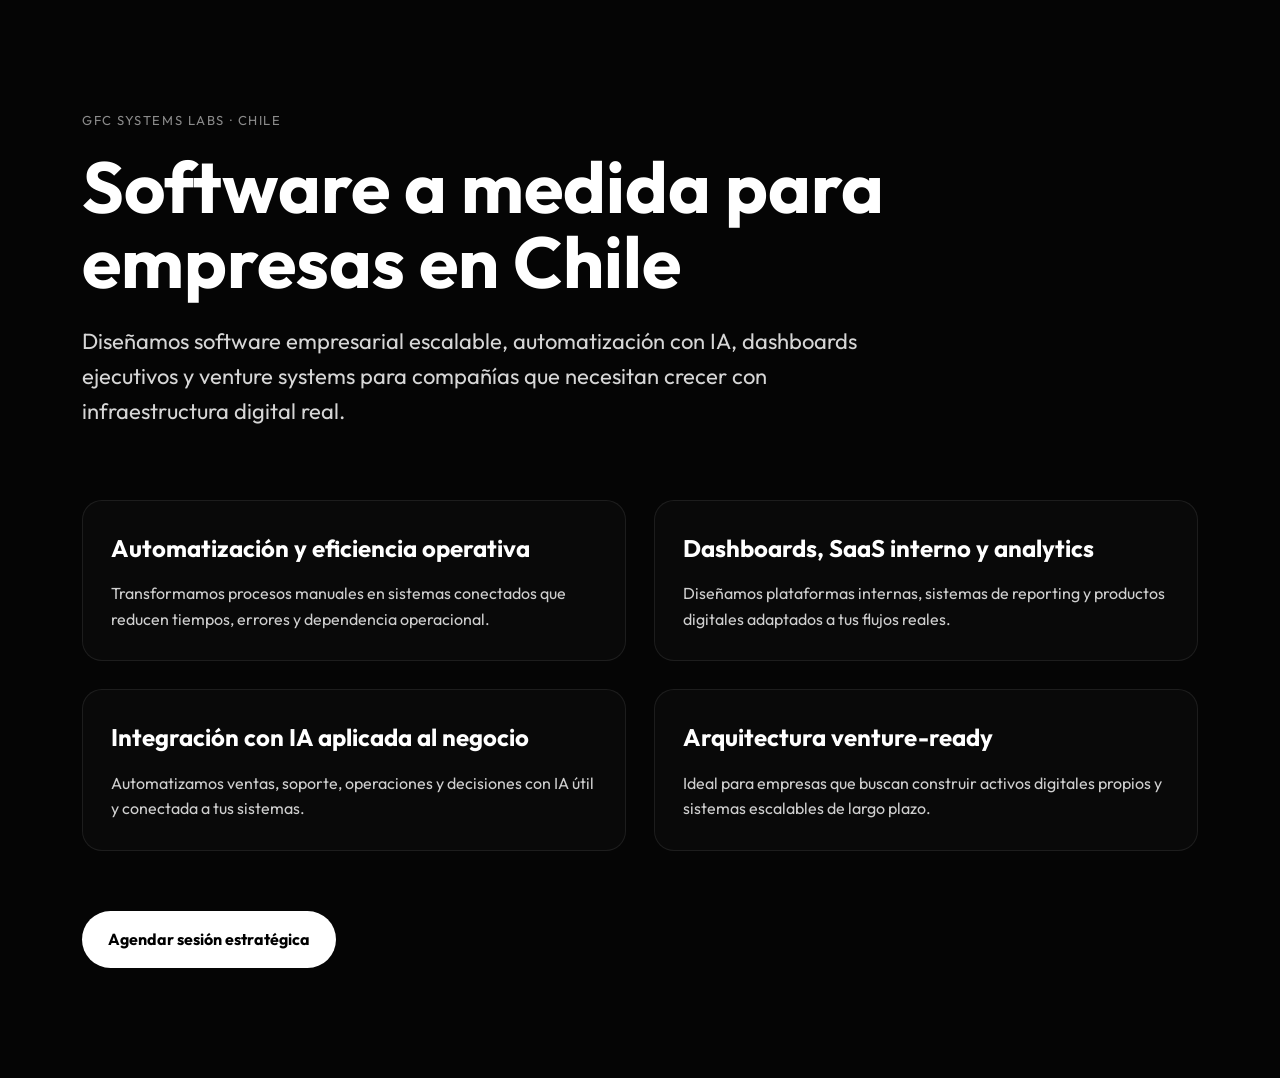
==== commit ded70e28: "Update software-a-medida-chile.html" ====
--- a/software-a-medida-chile.html
+++ b/software-a-medida-chile.html
@@ -3,51 +3,168 @@
   <head>
     <meta charset="utf-8" />
     <meta name="viewport" content="width=device-width,initial-scale=1" />
+
     <title>Software a medida para empresas en Chile | GFC SYSTEMS LABS</title>
+
     <meta
       name="description"
       content="Desarrollamos software a medida para empresas en Chile: automatización, dashboards, sistemas internos, SaaS y soluciones con IA."
     />
-    <link rel="canonical" href="https://gfcsystemslabs.cl/software-a-medida-chile" />
+
+    <link
+      rel="canonical"
+      href="https://gfcsystemslabs.cl/software-a-medida-chile"
+    />
     <meta name="robots" content="index, follow" />
 
+    <link rel="preconnect" href="https://fonts.googleapis.com" />
+    <link rel="preconnect" href="https://fonts.gstatic.com" crossorigin />
+
     <link
-      href="/static/css/main.c5783c9f.css"
+      href="https://fonts.googleapis.com/css2?family=Outfit:wght@400;500;600;700;800&display=swap"
       rel="stylesheet"
     />
+
+    <style>
+      * {
+        box-sizing: border-box;
+      }
+
+      body {
+        margin: 0;
+        background: #050505;
+        color: #ffffff;
+        font-family: "Outfit", sans-serif;
+        line-height: 1.6;
+      }
+
+      .hero {
+        max-width: 1180px;
+        margin: 0 auto;
+        padding: 110px 32px;
+      }
+
+      .eyebrow {
+        color: #8b8b8b;
+        text-transform: uppercase;
+        letter-spacing: 0.12em;
+        font-size: 13px;
+        margin-bottom: 18px;
+      }
+
+      h1 {
+        font-size: clamp(42px, 6vw, 72px);
+        line-height: 1.05;
+        margin: 0 0 24px;
+        max-width: 900px;
+      }
+
+      .subtitle {
+        font-size: 22px;
+        max-width: 780px;
+        color: #d6d6d6;
+        margin-bottom: 70px;
+      }
+
+      .grid {
+        display: grid;
+        grid-template-columns: repeat(2, minmax(0, 1fr));
+        gap: 28px;
+      }
+
+      .card {
+        border: 1px solid rgba(255, 255, 255, 0.08);
+        border-radius: 20px;
+        padding: 28px;
+        background: rgba(255, 255, 255, 0.02);
+      }
+
+      h2 {
+        font-size: 24px;
+        margin: 0 0 14px;
+      }
+
+      p {
+        color: #cfcfcf;
+        margin: 0;
+      }
+
+      .cta {
+        margin-top: 60px;
+      }
+
+      .button {
+        display: inline-block;
+        background: #ffffff;
+        color: #000000;
+        padding: 16px 26px;
+        border-radius: 999px;
+        text-decoration: none;
+        font-weight: 700;
+      }
+
+      @media (max-width: 900px) {
+        .grid {
+          grid-template-columns: 1fr;
+        }
+
+        .hero {
+          padding: 80px 24px;
+        }
+      }
+    </style>
   </head>
   <body>
-    <div style="padding:40px; max-width:1100px; margin:0 auto;">
+    <section class="hero">
+      <div class="eyebrow">GFC SYSTEMS LABS · Chile</div>
+
       <h1>Software a medida para empresas en Chile</h1>
 
-      <p>
+      <p class="subtitle">
         Diseñamos software empresarial escalable, automatización con IA,
-        dashboards ejecutivos y venture systems para compañías que necesitan crecer.
+        dashboards ejecutivos y venture systems para compañías que necesitan
+        crecer con infraestructura digital real.
       </p>
 
-      <h2>Sistemas lentos, procesos manuales y herramientas desconectadas</h2>
-      <p>
-        Transformamos procesos manuales en infraestructura digital escalable.
-      </p>
+      <div class="grid">
+        <div class="card">
+          <h2>Automatización y eficiencia operativa</h2>
+          <p>
+            Transformamos procesos manuales en sistemas conectados que reducen
+            tiempos, errores y dependencia operacional.
+          </p>
+        </div>
 
-      <h2>Desarrollamos software empresarial automatizado e integrado con IA</h2>
-      <p>
-        SaaS interno, dashboards, plataformas operativas y automatización avanzada.
-      </p>
+        <div class="card">
+          <h2>Dashboards, SaaS interno y analytics</h2>
+          <p>
+            Diseñamos plataformas internas, sistemas de reporting y productos
+            digitales adaptados a tus flujos reales.
+          </p>
+        </div>
 
-      <h2>Casos de uso: dashboards, automatización, SaaS interno y venture systems</h2>
-      <p>
-        Soluciones para operaciones, ventas, analytics y productos internos.
-      </p>
+        <div class="card">
+          <h2>Integración con IA aplicada al negocio</h2>
+          <p>
+            Automatizamos ventas, soporte, operaciones y decisiones con IA útil
+            y conectada a tus sistemas.
+          </p>
+        </div>
 
-      <h2>Agenda una sesión estratégica de 20 minutos</h2>
-      <p>
-        <a href="https://gfcsystemslabs.cl/">
-          Ir al sitio principal
+        <div class="card">
+          <h2>Arquitectura venture-ready</h2>
+          <p>
+            Ideal para empresas que buscan construir activos digitales propios y
+            sistemas escalables de largo plazo.
+          </p>
+        </div>
+      </div>
+
+      <div class="cta">
+        <a class="button" href="https://gfcsystemslabs.cl/">
+          Agendar sesión estratégica
         </a>
-      </p>
-    </div>
-
-    <script defer src="/static/js/main.a6ff5a86.js"></script>
+      </div>
+    </section>
   </body>
 </html>
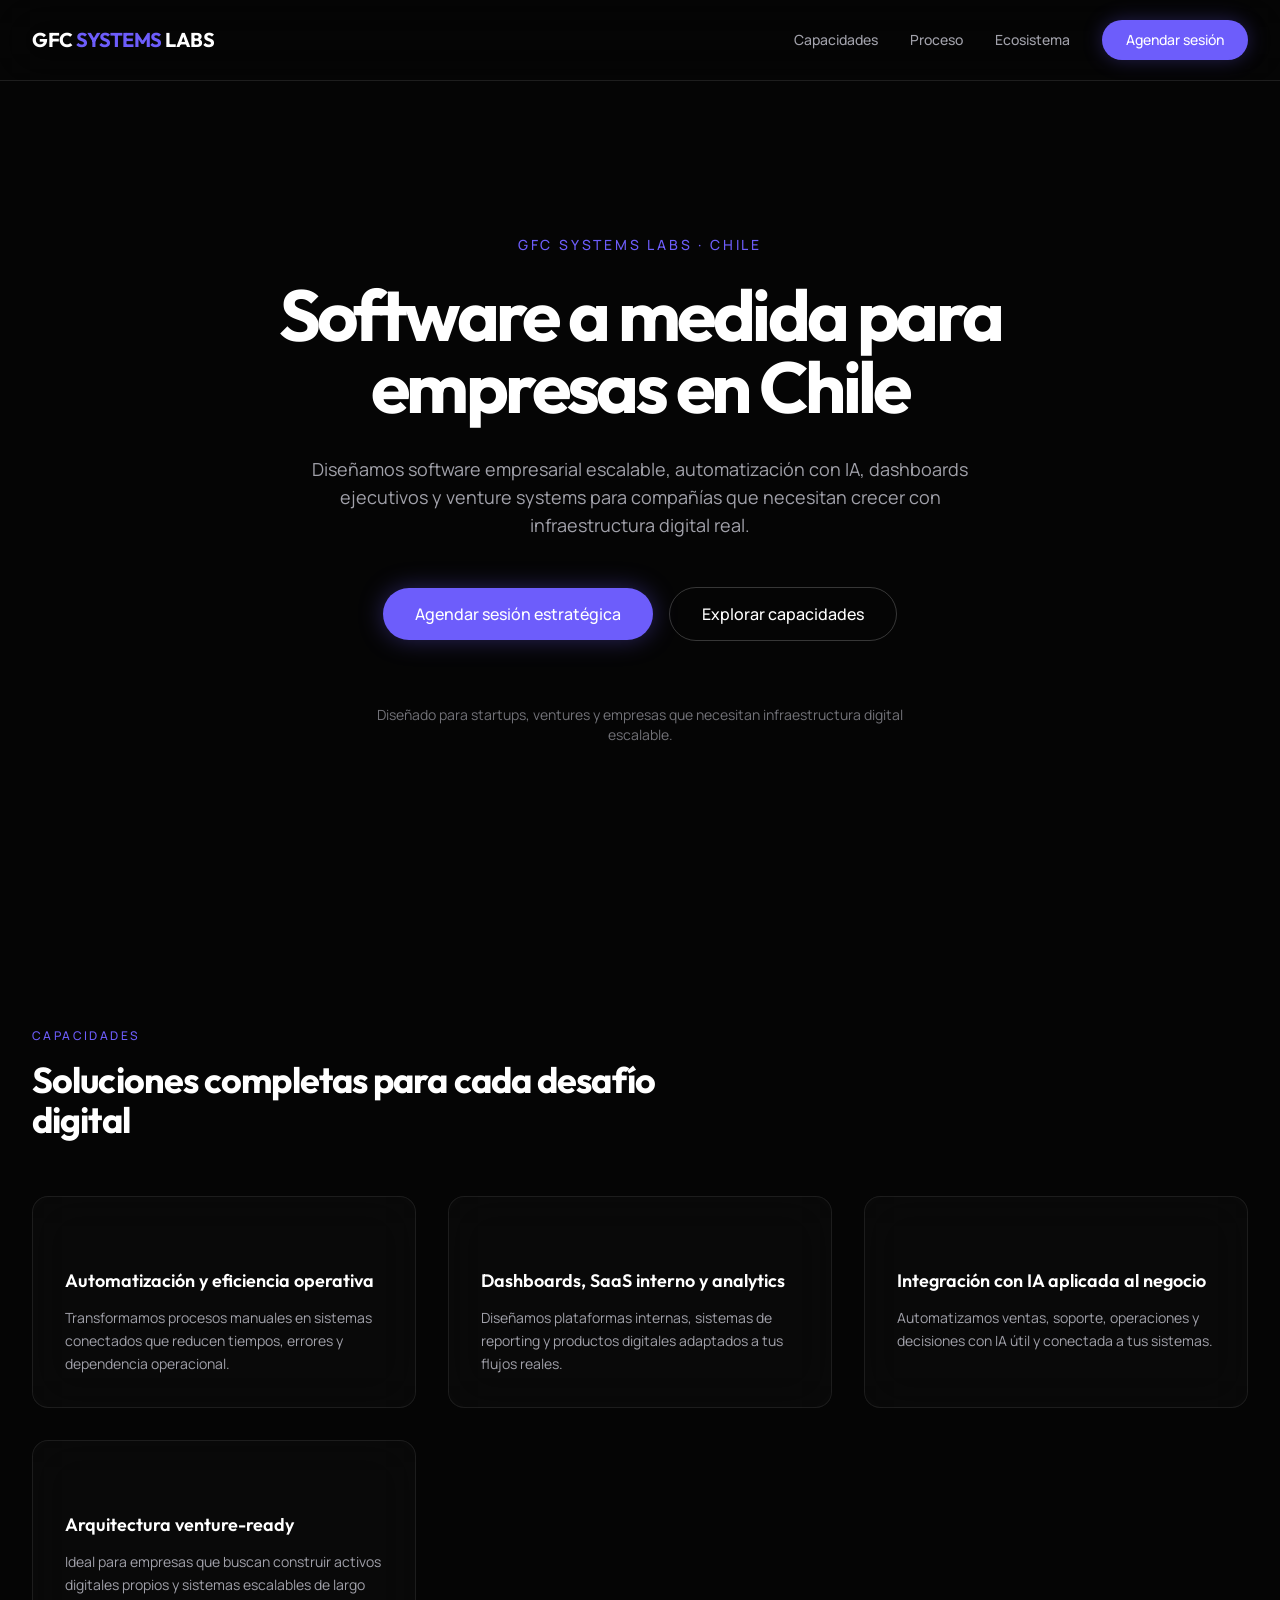
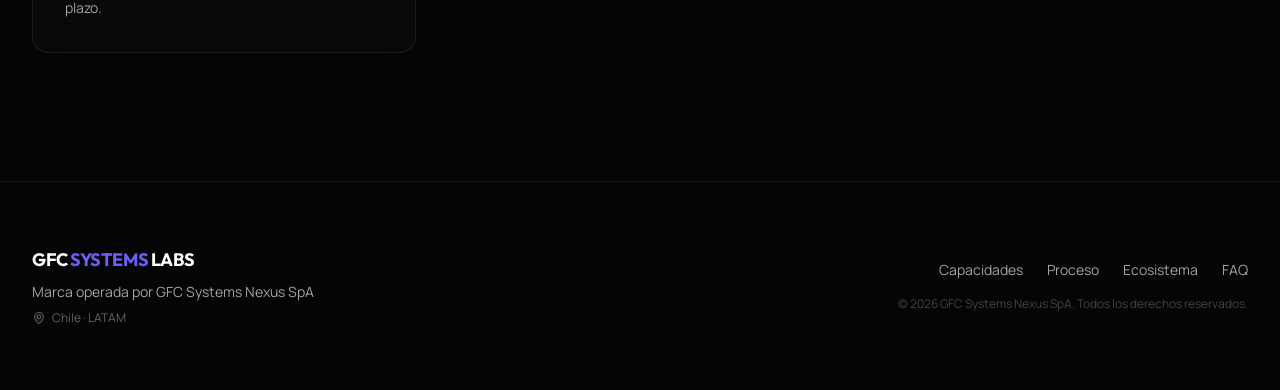
==== commit 79bab3ea: "feat: connect software card with styled service landing page" ====
--- a/software-a-medida-chile.html
+++ b/software-a-medida-chile.html
@@ -19,152 +19,212 @@
 
     <link rel="preconnect" href="https://fonts.googleapis.com" />
     <link rel="preconnect" href="https://fonts.gstatic.com" crossorigin />
-
     <link
-      href="https://fonts.googleapis.com/css2?family=Outfit:wght@400;500;600;700;800&display=swap"
+      href="https://fonts.googleapis.com/css2?family=Outfit:wght@400;500;600;700;800&family=Manrope:wght@300;400;500;600;700&display=swap"
       rel="stylesheet"
     />
 
+    <link
+      href="static/css/main.c5783c9f.css"
+      rel="stylesheet"
+      media="print"
+      onload="this.media='all'"
+    />
+    <noscript>
+      <link href="static/css/main.c5783c9f.css" rel="stylesheet" />
+    </noscript>
+
     <style>
-      * {
-        box-sizing: border-box;
-      }
-
       body {
-        margin: 0;
+        min-height: 100vh;
         background: #050505;
-        color: #ffffff;
-        font-family: "Outfit", sans-serif;
-        line-height: 1.6;
-      }
-
-      .hero {
-        max-width: 1180px;
-        margin: 0 auto;
-        padding: 110px 32px;
-      }
-
-      .eyebrow {
-        color: #8b8b8b;
-        text-transform: uppercase;
-        letter-spacing: 0.12em;
-        font-size: 13px;
-        margin-bottom: 18px;
-      }
-
-      h1 {
-        font-size: clamp(42px, 6vw, 72px);
-        line-height: 1.05;
-        margin: 0 0 24px;
-        max-width: 900px;
-      }
-
-      .subtitle {
-        font-size: 22px;
-        max-width: 780px;
-        color: #d6d6d6;
-        margin-bottom: 70px;
-      }
-
-      .grid {
-        display: grid;
-        grid-template-columns: repeat(2, minmax(0, 1fr));
-        gap: 28px;
-      }
-
-      .card {
-        border: 1px solid rgba(255, 255, 255, 0.08);
-        border-radius: 20px;
-        padding: 28px;
-        background: rgba(255, 255, 255, 0.02);
-      }
-
-      h2 {
-        font-size: 24px;
-        margin: 0 0 14px;
-      }
-
-      p {
-        color: #cfcfcf;
-        margin: 0;
-      }
-
-      .cta {
-        margin-top: 60px;
-      }
-
-      .button {
-        display: inline-block;
-        background: #ffffff;
-        color: #000000;
-        padding: 16px 26px;
-        border-radius: 999px;
-        text-decoration: none;
-        font-weight: 700;
-      }
-
-      @media (max-width: 900px) {
-        .grid {
-          grid-template-columns: 1fr;
-        }
-
-        .hero {
-          padding: 80px 24px;
-        }
       }
     </style>
   </head>
-  <body>
-    <section class="hero">
-      <div class="eyebrow">GFC SYSTEMS LABS · Chile</div>
-
-      <h1>Software a medida para empresas en Chile</h1>
-
-      <p class="subtitle">
-        Diseñamos software empresarial escalable, automatización con IA,
-        dashboards ejecutivos y venture systems para compañías que necesitan
-        crecer con infraestructura digital real.
-      </p>
-
-      <div class="grid">
-        <div class="card">
-          <h2>Automatización y eficiencia operativa</h2>
-          <p>
-            Transformamos procesos manuales en sistemas conectados que reducen
-            tiempos, errores y dependencia operacional.
+  <body class="bg-[#050505] text-white antialiased">
+    <nav class="fixed top-0 left-0 right-0 z-50 bg-[#050505]/80 backdrop-blur-xl border-b border-white/10">
+      <div class="max-w-7xl mx-auto px-6 lg:px-8 flex items-center justify-between h-16 md:h-20">
+        <a href="/" class="font-['Outfit'] font-bold text-lg md:text-xl tracking-tight text-white">
+          GFC <span class="text-[#6D5DFB]">SYSTEMS</span> LABS
+        </a>
+        <div class="hidden md:flex items-center gap-8">
+          <a href="#capacidades" class="text-sm text-[#A1A1AA] hover:text-white transition-colors duration-200 font-medium">
+            Capacidades
+          </a>
+          <a href="#" class="text-sm text-[#A1A1AA] hover:text-white transition-colors duration-200 font-medium">
+            Proceso
+          </a>
+          <a href="#" class="text-sm text-[#A1A1AA] hover:text-white transition-colors duration-200 font-medium">
+            Ecosistema
+          </a>
+          <a href="https://gfcsystemslabs.cl/" class="bg-[#6D5DFB] text-white text-sm font-medium rounded-full px-6 py-2.5 hover:bg-[#5a4ae2] transition-all duration-200 shadow-[0_0_20px_rgba(109,93,251,0.3)] hover:shadow-[0_0_30px_rgba(109,93,251,0.5)]">
+            Agendar sesión
+          </a>
+        </div>
+      </div>
+    </nav>
+
+    <main class="pt-24 md:pt-28">
+      <section class="relative min-h-screen flex items-center justify-center overflow-hidden pt-20">
+        <div class="absolute top-0 left-1/2 -translate-x-1/2 w-[900px] h-[700px] bg-[radial-gradient(ellipse_at_center,rgba(109,93,251,0.18)_0%,transparent_72%)] pointer-events-none"></div>
+        <div class="absolute top-1/4 right-0 w-[420px] h-[420px] bg-[radial-gradient(circle,rgba(109,93,251,0.1)_0%,transparent_70%)] pointer-events-none"></div>
+        <div class="absolute bottom-0 left-0 w-[360px] h-[360px] bg-[radial-gradient(circle,rgba(255,255,255,0.05)_0%,transparent_75%)] pointer-events-none"></div>
+
+        <div class="max-w-7xl mx-auto px-6 lg:px-8 text-center relative z-10">
+          <p class="uppercase tracking-[0.2em] text-xs md:text-sm text-[#6D5DFB] font-medium mb-6">
+            GFC SYSTEMS LABS · Chile
           </p>
-        </div>
-
-        <div class="card">
-          <h2>Dashboards, SaaS interno y analytics</h2>
-          <p>
-            Diseñamos plataformas internas, sistemas de reporting y productos
-            digitales adaptados a tus flujos reales.
+
+          <h1 class="font-['Outfit'] text-4xl sm:text-5xl lg:text-6xl xl:text-7xl font-bold tracking-tighter leading-[1.05] text-white max-w-5xl mx-auto">
+            Software a medida para empresas en Chile
+          </h1>
+
+          <p class="mt-6 md:mt-8 text-base md:text-lg text-[#A1A1AA] max-w-2xl mx-auto leading-relaxed">
+            Diseñamos software empresarial escalable, automatización con IA,
+            dashboards ejecutivos y venture systems para compañías que necesitan
+            crecer con infraestructura digital real.
           </p>
-        </div>
-
-        <div class="card">
-          <h2>Integración con IA aplicada al negocio</h2>
-          <p>
-            Automatizamos ventas, soporte, operaciones y decisiones con IA útil
-            y conectada a tus sistemas.
+
+          <div class="flex flex-col sm:flex-row items-center justify-center gap-4 mt-10 md:mt-12">
+            <a
+              href="https://gfcsystemslabs.cl/"
+              class="inline-flex items-center gap-2 bg-[#6D5DFB] text-white font-medium rounded-full px-8 py-3.5 hover:bg-[#5a4ae2] transition-all duration-300 shadow-[0_0_24px_rgba(109,93,251,0.35)] hover:shadow-[0_0_40px_rgba(109,93,251,0.55)] text-sm md:text-base"
+            >
+              Agendar sesión estratégica
+            </a>
+            <a
+              href="#capacidades"
+              class="inline-flex items-center gap-2 bg-transparent text-white border border-white/20 hover:border-white/40 hover:bg-white/5 transition-all duration-300 rounded-full px-8 py-3.5 font-medium text-sm md:text-base"
+            >
+              Explorar capacidades
+            </a>
+          </div>
+
+          <p class="mt-12 md:mt-16 text-xs md:text-sm text-[#A1A1AA]/70 max-w-xl mx-auto">
+            Diseñado para startups, ventures y empresas que necesitan infraestructura digital escalable.
           </p>
         </div>
-
-        <div class="card">
-          <h2>Arquitectura venture-ready</h2>
-          <p>
-            Ideal para empresas que buscan construir activos digitales propios y
-            sistemas escalables de largo plazo.
-          </p>
+      </section>
+
+      <section id="capacidades" class="py-24 sm:py-32">
+        <div class="max-w-7xl mx-auto px-6 lg:px-8">
+          <div class="max-w-2xl">
+            <p class="uppercase tracking-[0.2em] text-xs text-[#6D5DFB] font-medium mb-4">
+              Capacidades
+            </p>
+            <h2 class="font-['Outfit'] text-2xl md:text-3xl lg:text-4xl font-bold tracking-tight text-white">
+              Soluciones completas para cada desafío digital
+            </h2>
+          </div>
+
+          <div class="grid grid-cols-1 md:grid-cols-2 lg:grid-cols-3 gap-6 lg:gap-8 mt-14">
+            <div class="group bg-white/[0.02] backdrop-blur-xl border border-white/[0.08] hover:border-[#6D5DFB]/40 transition-all duration-300 rounded-2xl p-8 relative overflow-hidden hover:-translate-y-1">
+              <div class="absolute inset-0 bg-gradient-to-br from-[#6D5DFB]/[0.03] to-transparent opacity-0 group-hover:opacity-100 transition-opacity duration-300"></div>
+              <div class="relative z-10">
+                <div class="inline-flex items-center justify-center w-12 h-12 rounded-2xl bg-[#6D5DFB]/[0.12] text-[#6D5DFB] mb-5">
+                  <svg viewBox="0 0 24 24" class="w-6 h-6" fill="currentColor" aria-hidden="true">
+                    <path d="M5 3h14a2 2 0 012 2v14a2 2 0 01-2 2H5a2 2 0 01-2-2V5a2 2 0 012-2zm3 6h2v6H8V9zm4 2h2v4h-2v-4zm4-2h2v6h-2V9z" />
+                  </svg>
+                </div>
+                <h2 class="font-['Outfit'] text-lg font-semibold text-white mb-3">Automatización y eficiencia operativa</h2>
+                <p class="text-sm text-[#A1A1AA] leading-relaxed">
+                  Transformamos procesos manuales en sistemas conectados que reducen
+                  tiempos, errores y dependencia operacional.
+                </p>
+              </div>
+            </div>
+
+            <div class="group bg-white/[0.02] backdrop-blur-xl border border-white/[0.08] hover:border-[#6D5DFB]/40 transition-all duration-300 rounded-2xl p-8 relative overflow-hidden hover:-translate-y-1">
+              <div class="absolute inset-0 bg-gradient-to-br from-[#6D5DFB]/[0.03] to-transparent opacity-0 group-hover:opacity-100 transition-opacity duration-300"></div>
+              <div class="relative z-10">
+                <div class="inline-flex items-center justify-center w-12 h-12 rounded-2xl bg-[#6D5DFB]/[0.12] text-[#6D5DFB] mb-5">
+                  <svg viewBox="0 0 24 24" class="w-6 h-6" fill="currentColor" aria-hidden="true">
+                    <path d="M4 19h16v2H4zm2-6h6v6H6zm8-8h6v14h-6z" />
+                  </svg>
+                </div>
+                <h2 class="font-['Outfit'] text-lg font-semibold text-white mb-3">Dashboards, SaaS interno y analytics</h2>
+                <p class="text-sm text-[#A1A1AA] leading-relaxed">
+                  Diseñamos plataformas internas, sistemas de reporting y productos
+                  digitales adaptados a tus flujos reales.
+                </p>
+              </div>
+            </div>
+
+            <div class="group bg-white/[0.02] backdrop-blur-xl border border-white/[0.08] hover:border-[#6D5DFB]/40 transition-all duration-300 rounded-2xl p-8 relative overflow-hidden hover:-translate-y-1">
+              <div class="absolute inset-0 bg-gradient-to-br from-[#6D5DFB]/[0.03] to-transparent opacity-0 group-hover:opacity-100 transition-opacity duration-300"></div>
+              <div class="relative z-10">
+                <div class="inline-flex items-center justify-center w-12 h-12 rounded-2xl bg-[#6D5DFB]/[0.12] text-[#6D5DFB] mb-5">
+                  <svg viewBox="0 0 24 24" class="w-6 h-6" fill="currentColor" aria-hidden="true">
+                    <path d="M12 2l3 7h7l-5.7 4.2 2.2 7L12 16l-6.5 4.2 2.2-7L2 9h7z" />
+                  </svg>
+                </div>
+                <h2 class="font-['Outfit'] text-lg font-semibold text-white mb-3">Integración con IA aplicada al negocio</h2>
+                <p class="text-sm text-[#A1A1AA] leading-relaxed">
+                  Automatizamos ventas, soporte, operaciones y decisiones con IA útil
+                  y conectada a tus sistemas.
+                </p>
+              </div>
+            </div>
+
+            <div class="group bg-white/[0.02] backdrop-blur-xl border border-white/[0.08] hover:border-[#6D5DFB]/40 transition-all duration-300 rounded-2xl p-8 relative overflow-hidden hover:-translate-y-1">
+              <div class="absolute inset-0 bg-gradient-to-br from-[#6D5DFB]/[0.03] to-transparent opacity-0 group-hover:opacity-100 transition-opacity duration-300"></div>
+              <div class="relative z-10">
+                <div class="inline-flex items-center justify-center w-12 h-12 rounded-2xl bg-[#6D5DFB]/[0.12] text-[#6D5DFB] mb-5">
+                  <svg viewBox="0 0 24 24" class="w-6 h-6" fill="currentColor" aria-hidden="true">
+                    <path d="M12 2a10 10 0 100 20 10 10 0 000-20zm1 14.93V18h-2v-1.07A8.001 8.001 0 014.07 13H5v-2H4.07A8.001 8.001 0 0111 4.07V5h2v-.93A8.001 8.001 0 0119.93 11H19v2h.93A8.001 8.001 0 0113 16.93z" />
+                  </svg>
+                </div>
+                <h2 class="font-['Outfit'] text-lg font-semibold text-white mb-3">Arquitectura venture-ready</h2>
+                <p class="text-sm text-[#A1A1AA] leading-relaxed">
+                  Ideal para empresas que buscan construir activos digitales propios y
+                  sistemas escalables de largo plazo.
+                </p>
+              </div>
+            </div>
+          </div>
+        </div>
+      </section>
+    </main>
+
+    <footer class="border-t border-white/[0.06] py-12 md:py-16">
+      <div class="max-w-7xl mx-auto px-6 lg:px-8">
+        <div class="flex flex-col md:flex-row items-start md:items-center justify-between gap-8">
+          <div>
+            <p class="font-['Outfit'] font-bold text-lg tracking-tight text-white mb-2">
+              GFC <span class="text-[#6D5DFB]">SYSTEMS</span> LABS
+            </p>
+            <p class="text-sm text-[#A1A1AA]">
+              Marca operada por GFC Systems Nexus SpA
+            </p>
+            <div class="flex items-center gap-1.5 mt-2 text-[#A1A1AA]/60 text-xs">
+              <svg viewBox="0 0 256 256" class="w-3.5 h-3.5" fill="currentColor" aria-hidden="true">
+                <path opacity="0.2" d="M128,24a80,80,0,0,0-80,80c0,72,80,128,80,128s80-56,80-128A80,80,0,0,0,128,24Zm0,112a32,32,0,1,1,32-32A32,32,0,0,1,128,136Z" />
+                <path d="M128,64a40,40,0,1,0,40,40A40,40,0,0,0,128,64Zm0,64a24,24,0,1,1,24-24A24,24,0,0,1,128,128Zm0-112a88.1,88.1,0,0,0-88,88c0,31.4,14.51,64.68,42,96.25a254.19,254.19,0,0,0,41.45,38.3,8,8,0,0,0,9.18,0A254.19,254.19,0,0,0,174,200.25c27.45-31.57,42-64.85,42-96.25A88.1,88.1,0,0,0,128,16Zm0,206c-16.53-13-72-60.75-72-118a72,72,0,0,1,144,0C200,161.23,144.53,209,128,222Z" />
+              </svg>
+              <span>Chile · LATAM</span>
+            </div>
+          </div>
+          <div class="flex flex-col md:items-end gap-2">
+            <div class="flex items-center gap-6 text-sm text-[#A1A1AA]">
+              <a href="#capacidades" class="hover:text-white transition-colors">
+                Capacidades
+              </a>
+              <a href="#" class="hover:text-white transition-colors">
+                Proceso
+              </a>
+              <a href="#" class="hover:text-white transition-colors">
+                Ecosistema
+              </a>
+              <a href="#" class="hover:text-white transition-colors">
+                FAQ
+              </a>
+            </div>
+            <p class="text-xs text-[#A1A1AA]/40 mt-2">
+              © 2026 GFC Systems Nexus SpA. Todos los derechos reservados.
+            </p>
+          </div>
         </div>
       </div>
-
-      <div class="cta">
-        <a class="button" href="https://gfcsystemslabs.cl/">
-          Agendar sesión estratégica
-        </a>
-      </div>
-    </section>
+    </footer>
   </body>
 </html>
--- a/static/css/main.c5783c9f.css
+++ b/static/css/main.c5783c9f.css
@@ -0,0 +1,3155 @@
+@import url(https://fonts.googleapis.com/css2?family=Outfit:wght@300;400;500;600;700;800&family=Manrope:wght@300;400;500;600;700&display=swap);
+*,
+:after,
+:before {
+  --tw-border-spacing-x: 0;
+  --tw-border-spacing-y: 0;
+  --tw-translate-x: 0;
+  --tw-translate-y: 0;
+  --tw-rotate: 0;
+  --tw-skew-x: 0;
+  --tw-skew-y: 0;
+  --tw-scale-x: 1;
+  --tw-scale-y: 1;
+  --tw-pan-x: ;
+  --tw-pan-y: ;
+  --tw-pinch-zoom: ;
+  --tw-scroll-snap-strictness: proximity;
+  --tw-gradient-from-position: ;
+  --tw-gradient-via-position: ;
+  --tw-gradient-to-position: ;
+  --tw-ordinal: ;
+  --tw-slashed-zero: ;
+  --tw-numeric-figure: ;
+  --tw-numeric-spacing: ;
+  --tw-numeric-fraction: ;
+  --tw-ring-inset: ;
+  --tw-ring-offset-width: 0px;
+  --tw-ring-offset-color: #fff;
+  --tw-ring-color: #3b82f680;
+  --tw-ring-offset-shadow: 0 0 #0000;
+  --tw-ring-shadow: 0 0 #0000;
+  --tw-shadow: 0 0 #0000;
+  --tw-shadow-colored: 0 0 #0000;
+  --tw-blur: ;
+  --tw-brightness: ;
+  --tw-contrast: ;
+  --tw-grayscale: ;
+  --tw-hue-rotate: ;
+  --tw-invert: ;
+  --tw-saturate: ;
+  --tw-sepia: ;
+  --tw-drop-shadow: ;
+  --tw-backdrop-blur: ;
+  --tw-backdrop-brightness: ;
+  --tw-backdrop-contrast: ;
+  --tw-backdrop-grayscale: ;
+  --tw-backdrop-hue-rotate: ;
+  --tw-backdrop-invert: ;
+  --tw-backdrop-opacity: ;
+  --tw-backdrop-saturate: ;
+  --tw-backdrop-sepia: ;
+  --tw-contain-size: ;
+  --tw-contain-layout: ;
+  --tw-contain-paint: ;
+  --tw-contain-style: ;
+}
+::backdrop {
+  --tw-border-spacing-x: 0;
+  --tw-border-spacing-y: 0;
+  --tw-translate-x: 0;
+  --tw-translate-y: 0;
+  --tw-rotate: 0;
+  --tw-skew-x: 0;
+  --tw-skew-y: 0;
+  --tw-scale-x: 1;
+  --tw-scale-y: 1;
+  --tw-pan-x: ;
+  --tw-pan-y: ;
+  --tw-pinch-zoom: ;
+  --tw-scroll-snap-strictness: proximity;
+  --tw-gradient-from-position: ;
+  --tw-gradient-via-position: ;
+  --tw-gradient-to-position: ;
+  --tw-ordinal: ;
+  --tw-slashed-zero: ;
+  --tw-numeric-figure: ;
+  --tw-numeric-spacing: ;
+  --tw-numeric-fraction: ;
+  --tw-ring-inset: ;
+  --tw-ring-offset-width: 0px;
+  --tw-ring-offset-color: #fff;
+  --tw-ring-color: #3b82f680;
+  --tw-ring-offset-shadow: 0 0 #0000;
+  --tw-ring-shadow: 0 0 #0000;
+  --tw-shadow: 0 0 #0000;
+  --tw-shadow-colored: 0 0 #0000;
+  --tw-blur: ;
+  --tw-brightness: ;
+  --tw-contrast: ;
+  --tw-grayscale: ;
+  --tw-hue-rotate: ;
+  --tw-invert: ;
+  --tw-saturate: ;
+  --tw-sepia: ;
+  --tw-drop-shadow: ;
+  --tw-backdrop-blur: ;
+  --tw-backdrop-brightness: ;
+  --tw-backdrop-contrast: ;
+  --tw-backdrop-grayscale: ;
+  --tw-backdrop-hue-rotate: ;
+  --tw-backdrop-invert: ;
+  --tw-backdrop-opacity: ;
+  --tw-backdrop-saturate: ;
+  --tw-backdrop-sepia: ;
+  --tw-contain-size: ;
+  --tw-contain-layout: ;
+  --tw-contain-paint: ;
+  --tw-contain-style: ;
+} /*
+! tailwindcss v3.4.19 | MIT License | https://tailwindcss.com
+*/
+*,
+:after,
+:before {
+  border: 0 solid #e5e7eb;
+  box-sizing: border-box;
+}
+:after,
+:before {
+  --tw-content: "";
+}
+:host,
+html {
+  -webkit-text-size-adjust: 100%;
+  font-feature-settings: normal;
+  -webkit-tap-highlight-color: transparent;
+  font-family:
+    ui-sans-serif,
+    system-ui,
+    sans-serif,
+    Apple Color Emoji,
+    Segoe UI Emoji,
+    Segoe UI Symbol,
+    Noto Color Emoji;
+  font-variation-settings: normal;
+  line-height: 1.5;
+  tab-size: 4;
+}
+body {
+  line-height: inherit;
+  margin: 0;
+}
+hr {
+  border-top-width: 1px;
+  color: inherit;
+  height: 0;
+}
+abbr:where([title]) {
+  -webkit-text-decoration: underline dotted;
+  text-decoration: underline dotted;
+}
+h1,
+h2,
+h3,
+h4,
+h5,
+h6 {
+  font-size: inherit;
+  font-weight: inherit;
+}
+a {
+  color: inherit;
+  text-decoration: inherit;
+}
+b,
+strong {
+  font-weight: bolder;
+}
+code,
+kbd,
+pre,
+samp {
+  font-feature-settings: normal;
+  font-family:
+    ui-monospace,
+    SFMono-Regular,
+    Menlo,
+    Monaco,
+    Consolas,
+    Liberation Mono,
+    Courier New,
+    monospace;
+  font-size: 1em;
+  font-variation-settings: normal;
+}
+small {
+  font-size: 80%;
+}
+sub,
+sup {
+  font-size: 75%;
+  line-height: 0;
+  position: relative;
+  vertical-align: initial;
+}
+sub {
+  bottom: -0.25em;
+}
+sup {
+  top: -0.5em;
+}
+table {
+  border-collapse: collapse;
+  border-color: inherit;
+  text-indent: 0;
+}
+button,
+input,
+optgroup,
+select,
+textarea {
+  font-feature-settings: inherit;
+  color: inherit;
+  font-family: inherit;
+  font-size: 100%;
+  font-variation-settings: inherit;
+  font-weight: inherit;
+  letter-spacing: inherit;
+  line-height: inherit;
+  margin: 0;
+  padding: 0;
+}
+button,
+select {
+  text-transform: none;
+}
+button,
+input:where([type="button"]),
+input:where([type="reset"]),
+input:where([type="submit"]) {
+  -webkit-appearance: button;
+  background-color: initial;
+  background-image: none;
+}
+:-moz-focusring {
+  outline: auto;
+}
+:-moz-ui-invalid {
+  box-shadow: none;
+}
+progress {
+  vertical-align: initial;
+}
+::-webkit-inner-spin-button,
+::-webkit-outer-spin-button {
+  height: auto;
+}
+[type="search"] {
+  -webkit-appearance: textfield;
+  outline-offset: -2px;
+}
+::-webkit-search-decoration {
+  -webkit-appearance: none;
+}
+::-webkit-file-upload-button {
+  -webkit-appearance: button;
+  font: inherit;
+}
+summary {
+  display: list-item;
+}
+blockquote,
+dd,
+dl,
+figure,
+h1,
+h2,
+h3,
+h4,
+h5,
+h6,
+hr,
+p,
+pre {
+  margin: 0;
+}
+fieldset {
+  margin: 0;
+}
+fieldset,
+legend {
+  padding: 0;
+}
+menu,
+ol,
+ul {
+  list-style: none;
+  margin: 0;
+  padding: 0;
+}
+dialog {
+  padding: 0;
+}
+textarea {
+  resize: vertical;
+}
+input::placeholder,
+textarea::placeholder {
+  color: #9ca3af;
+  opacity: 1;
+}
+[role="button"],
+button {
+  cursor: pointer;
+}
+:disabled {
+  cursor: default;
+}
+audio,
+canvas,
+embed,
+iframe,
+img,
+object,
+svg,
+video {
+  display: block;
+  vertical-align: middle;
+}
+img,
+video {
+  height: auto;
+  max-width: 100%;
+}
+[hidden]:where(:not([hidden="until-found"])) {
+  display: none;
+}
+:root {
+  --background: 0 0% 2%;
+  --foreground: 0 0% 100%;
+  --card: 0 0% 2%;
+  --card-foreground: 0 0% 100%;
+  --popover: 0 0% 2%;
+  --popover-foreground: 0 0% 100%;
+  --primary: 249 95% 67%;
+  --primary-foreground: 0 0% 100%;
+  --secondary: 0 0% 8%;
+  --secondary-foreground: 0 0% 100%;
+  --muted: 0 0% 8%;
+  --muted-foreground: 240 4% 66%;
+  --accent: 249 95% 67%;
+  --accent-foreground: 0 0% 100%;
+  --destructive: 0 84.2% 60.2%;
+  --destructive-foreground: 0 0% 100%;
+  --border: 0 0% 14.9%;
+  --input: 0 0% 14.9%;
+  --ring: 249 95% 67%;
+  --radius: 0.75rem;
+}
+* {
+  border-color: #262626;
+  border-color: hsl(var(--border));
+}
+[data-debug-wrapper="true"] {
+  display: contents !important;
+}
+[data-debug-wrapper="true"] > * {
+  border: inherit;
+  column-gap: inherit;
+  gap: inherit;
+  margin: inherit;
+  padding: inherit;
+  row-gap: inherit;
+}
+.sr-only {
+  clip: rect(0, 0, 0, 0);
+  border-width: 0;
+  height: 1px;
+  margin: -1px;
+  overflow: hidden;
+  padding: 0;
+  position: absolute;
+  white-space: nowrap;
+  width: 1px;
+}
+.pointer-events-none {
+  pointer-events: none;
+}
+.pointer-events-auto {
+  pointer-events: auto;
+}
+.visible {
+  visibility: visible;
+}
+.invisible {
+  visibility: hidden;
+}
+.fixed {
+  position: fixed;
+}
+.absolute {
+  position: absolute;
+}
+.relative {
+  position: relative;
+}
+.inset-0 {
+  inset: 0;
+}
+.inset-x-0 {
+  left: 0;
+  right: 0;
+}
+.inset-y-0 {
+  bottom: 0;
+  top: 0;
+}
+.-bottom-12 {
+  bottom: -3rem;
+}
+.-left-12 {
+  left: -3rem;
+}
+.-right-12 {
+  right: -3rem;
+}
+.-top-12 {
+  top: -3rem;
+}
+.bottom-0 {
+  bottom: 0;
+}
+.left-0 {
+  left: 0;
+}
+.left-1 {
+  left: 0.25rem;
+}
+.left-1\/2 {
+  left: 50%;
+}
+.left-2 {
+  left: 0.5rem;
+}
+.left-\[50\%\] {
+  left: 50%;
+}
+.right-0 {
+  right: 0;
+}
+.right-1 {
+  right: 0.25rem;
+}
+.right-2 {
+  right: 0.5rem;
+}
+.right-4 {
+  right: 1rem;
+}
+.right-6 {
+  right: 1.5rem;
+}
+.top-0 {
+  top: 0;
+}
+.top-1 {
+  top: 0.25rem;
+}
+.top-1\/2 {
+  top: 50%;
+}
+.top-1\/4 {
+  top: 25%;
+}
+.top-4 {
+  top: 1rem;
+}
+.top-\[1px\] {
+  top: 1px;
+}
+.top-\[50\%\] {
+  top: 50%;
+}
+.top-\[60\%\] {
+  top: 60%;
+}
+.top-full {
+  top: 100%;
+}
+.z-10 {
+  z-index: 10;
+}
+.z-40 {
+  z-index: 40;
+}
+.z-50 {
+  z-index: 50;
+}
+.z-\[100\] {
+  z-index: 100;
+}
+.z-\[1\] {
+  z-index: 1;
+}
+.-mx-1 {
+  margin-left: -0.25rem;
+  margin-right: -0.25rem;
+}
+.mx-6 {
+  margin-left: 1.5rem;
+  margin-right: 1.5rem;
+}
+.mx-auto {
+  margin-left: auto;
+  margin-right: auto;
+}
+.my-1 {
+  margin-bottom: 0.25rem;
+  margin-top: 0.25rem;
+}
+.-ml-4 {
+  margin-left: -1rem;
+}
+.-mt-4 {
+  margin-top: -1rem;
+}
+.mb-1 {
+  margin-bottom: 0.25rem;
+}
+.mb-2 {
+  margin-bottom: 0.5rem;
+}
+.mb-3 {
+  margin-bottom: 0.75rem;
+}
+.mb-4 {
+  margin-bottom: 1rem;
+}
+.mb-5 {
+  margin-bottom: 1.25rem;
+}
+.mb-6 {
+  margin-bottom: 1.5rem;
+}
+.ml-1 {
+  margin-left: 0.25rem;
+}
+.ml-6 {
+  margin-left: 1.5rem;
+}
+.ml-auto {
+  margin-left: auto;
+}
+.mr-2 {
+  margin-right: 0.5rem;
+}
+.mt-1\.5 {
+  margin-top: 0.375rem;
+}
+.mt-10 {
+  margin-top: 2.5rem;
+}
+.mt-12 {
+  margin-top: 3rem;
+}
+.mt-14 {
+  margin-top: 3.5rem;
+}
+.mt-2 {
+  margin-top: 0.5rem;
+}
+.mt-24 {
+  margin-top: 6rem;
+}
+.mt-4 {
+  margin-top: 1rem;
+}
+.mt-6 {
+  margin-top: 1.5rem;
+}
+.mt-auto {
+  margin-top: auto;
+}
+.block {
+  display: block;
+}
+.flex {
+  display: flex;
+}
+.inline-flex {
+  display: inline-flex;
+}
+.table {
+  display: table;
+}
+.grid {
+  display: grid;
+}
+.hidden {
+  display: none;
+}
+.aspect-\[9\/16\] {
+  aspect-ratio: 9/16;
+}
+.aspect-square {
+  aspect-ratio: 1/1;
+}
+.h-1\.5 {
+  height: 0.375rem;
+}
+.h-10 {
+  height: 2.5rem;
+}
+.h-16 {
+  height: 4rem;
+}
+.h-2 {
+  height: 0.5rem;
+}
+.h-2\.5 {
+  height: 0.625rem;
+}
+.h-24 {
+  height: 6rem;
+}
+.h-3 {
+  height: 0.75rem;
+}
+.h-3\.5 {
+  height: 0.875rem;
+}
+.h-4 {
+  height: 1rem;
+}
+.h-5 {
+  height: 1.25rem;
+}
+.h-7 {
+  height: 1.75rem;
+}
+.h-8 {
+  height: 2rem;
+}
+.h-9 {
+  height: 2.25rem;
+}
+.h-\[1px\] {
+  height: 1px;
+}
+.h-\[300px\] {
+  height: 300px;
+}
+.h-\[400px\] {
+  height: 400px;
+}
+.h-\[600px\] {
+  height: 600px;
+}
+.h-\[var\(--radix-navigation-menu-viewport-height\)\] {
+  height: var(--radix-navigation-menu-viewport-height);
+}
+.h-\[var\(--radix-select-trigger-height\)\] {
+  height: var(--radix-select-trigger-height);
+}
+.h-auto {
+  height: auto;
+}
+.h-full {
+  height: 100%;
+}
+.h-px {
+  height: 1px;
+}
+.max-h-\[--radix-context-menu-content-available-height\] {
+  max-height: var(--radix-context-menu-content-available-height);
+}
+.max-h-\[--radix-select-content-available-height\] {
+  max-height: var(--radix-select-content-available-height);
+}
+.max-h-\[300px\] {
+  max-height: 300px;
+}
+.max-h-\[var\(--radix-dropdown-menu-content-available-height\)\] {
+  max-height: var(--radix-dropdown-menu-content-available-height);
+}
+.max-h-screen {
+  max-height: 100vh;
+}
+.min-h-\[60px\] {
+  min-height: 60px;
+}
+.min-h-screen {
+  min-height: 100vh;
+}
+.w-10 {
+  width: 2.5rem;
+}
+.w-14 {
+  width: 3.5rem;
+}
+.w-2 {
+  width: 0.5rem;
+}
+.w-2\.5 {
+  width: 0.625rem;
+}
+.w-2\/3 {
+  width: 66.666667%;
+}
+.w-20 {
+  width: 5rem;
+}
+.w-3 {
+  width: 0.75rem;
+}
+.w-3\.5 {
+  width: 0.875rem;
+}
+.w-3\/4 {
+  width: 75%;
+}
+.w-4 {
+  width: 1rem;
+}
+.w-64 {
+  width: 16rem;
+}
+.w-7 {
+  width: 1.75rem;
+}
+.w-72 {
+  width: 18rem;
+}
+.w-8 {
+  width: 2rem;
+}
+.w-9 {
+  width: 2.25rem;
+}
+.w-\[100px\] {
+  width: 100px;
+}
+.w-\[1px\] {
+  width: 1px;
+}
+.w-\[300px\] {
+  width: 300px;
+}
+.w-\[400px\] {
+  width: 400px;
+}
+.w-\[600px\] {
+  width: 600px;
+}
+.w-\[800px\] {
+  width: 800px;
+}
+.w-full {
+  width: 100%;
+}
+.w-max {
+  width: -webkit-max-content;
+  width: max-content;
+}
+.w-px {
+  width: 1px;
+}
+.min-w-0 {
+  min-width: 0;
+}
+.min-w-10 {
+  min-width: 2.5rem;
+}
+.min-w-8 {
+  min-width: 2rem;
+}
+.min-w-9 {
+  min-width: 2.25rem;
+}
+.min-w-\[12rem\] {
+  min-width: 12rem;
+}
+.min-w-\[8rem\] {
+  min-width: 8rem;
+}
+.min-w-\[var\(--radix-select-trigger-width\)\] {
+  min-width: var(--radix-select-trigger-width);
+}
+.max-w-2xl {
+  max-width: 42rem;
+}
+.max-w-3xl {
+  max-width: 48rem;
+}
+.max-w-4xl {
+  max-width: 56rem;
+}
+.max-w-5xl {
+  max-width: 64rem;
+}
+.max-w-7xl {
+  max-width: 80rem;
+}
+.max-w-lg {
+  max-width: 32rem;
+}
+.max-w-max {
+  max-width: -webkit-max-content;
+  max-width: max-content;
+}
+.max-w-xl {
+  max-width: 36rem;
+}
+.max-w-xs {
+  max-width: 20rem;
+}
+.flex-1 {
+  flex: 1 1;
+}
+.shrink-0 {
+  flex-shrink: 0;
+}
+.grow {
+  flex-grow: 1;
+}
+.grow-0 {
+  flex-grow: 0;
+}
+.basis-full {
+  flex-basis: 100%;
+}
+.caption-bottom {
+  caption-side: bottom;
+}
+.border-collapse {
+  border-collapse: collapse;
+}
+.origin-\[--radix-context-menu-content-transform-origin\] {
+  transform-origin: var(--radix-context-menu-content-transform-origin);
+}
+.origin-\[--radix-dropdown-menu-content-transform-origin\] {
+  transform-origin: var(--radix-dropdown-menu-content-transform-origin);
+}
+.origin-\[--radix-hover-card-content-transform-origin\] {
+  transform-origin: var(--radix-hover-card-content-transform-origin);
+}
+.origin-\[--radix-menubar-content-transform-origin\] {
+  transform-origin: var(--radix-menubar-content-transform-origin);
+}
+.origin-\[--radix-popover-content-transform-origin\] {
+  transform-origin: var(--radix-popover-content-transform-origin);
+}
+.origin-\[--radix-select-content-transform-origin\] {
+  transform-origin: var(--radix-select-content-transform-origin);
+}
+.origin-\[--radix-tooltip-content-transform-origin\] {
+  transform-origin: var(--radix-tooltip-content-transform-origin);
+}
+.-translate-x-1\/2 {
+  --tw-translate-x: -50%;
+}
+.-translate-x-1\/2,
+.-translate-y-1\/2 {
+  transform: translate(var(--tw-translate-x), var(--tw-translate-y))
+    rotate(var(--tw-rotate)) skewX(var(--tw-skew-x)) skewY(var(--tw-skew-y))
+    scaleX(var(--tw-scale-x)) scaleY(var(--tw-scale-y));
+}
+.-translate-y-1\/2 {
+  --tw-translate-y: -50%;
+}
+.translate-x-\[-50\%\] {
+  --tw-translate-x: -50%;
+}
+.translate-x-\[-50\%\],
+.translate-y-0 {
+  transform: translate(var(--tw-translate-x), var(--tw-translate-y))
+    rotate(var(--tw-rotate)) skewX(var(--tw-skew-x)) skewY(var(--tw-skew-y))
+    scaleX(var(--tw-scale-x)) scaleY(var(--tw-scale-y));
+}
+.translate-y-0 {
+  --tw-translate-y: 0px;
+}
+.translate-y-\[-50\%\] {
+  --tw-translate-y: -50%;
+}
+.translate-y-\[-50\%\],
+.translate-y-full {
+  transform: translate(var(--tw-translate-x), var(--tw-translate-y))
+    rotate(var(--tw-rotate)) skewX(var(--tw-skew-x)) skewY(var(--tw-skew-y))
+    scaleX(var(--tw-scale-x)) scaleY(var(--tw-scale-y));
+}
+.translate-y-full {
+  --tw-translate-y: 100%;
+}
+.rotate-45 {
+  --tw-rotate: 45deg;
+}
+.rotate-45,
+.rotate-90 {
+  transform: translate(var(--tw-translate-x), var(--tw-translate-y))
+    rotate(var(--tw-rotate)) skewX(var(--tw-skew-x)) skewY(var(--tw-skew-y))
+    scaleX(var(--tw-scale-x)) scaleY(var(--tw-scale-y));
+}
+.rotate-90 {
+  --tw-rotate: 90deg;
+}
+.transform {
+  transform: translate(var(--tw-translate-x), var(--tw-translate-y))
+    rotate(var(--tw-rotate)) skewX(var(--tw-skew-x)) skewY(var(--tw-skew-y))
+    scaleX(var(--tw-scale-x)) scaleY(var(--tw-scale-y));
+}
+@keyframes pulse {
+  50% {
+    opacity: 0.5;
+  }
+}
+.animate-pulse {
+  animation: pulse 2s cubic-bezier(0.4, 0, 0.6, 1) infinite;
+}
+.cursor-default {
+  cursor: default;
+}
+.cursor-pointer {
+  cursor: pointer;
+}
+.touch-none {
+  touch-action: none;
+}
+.select-none {
+  -webkit-user-select: none;
+  user-select: none;
+}
+.list-none {
+  list-style-type: none;
+}
+.grid-cols-1 {
+  grid-template-columns: repeat(1, minmax(0, 1fr));
+}
+.flex-row {
+  flex-direction: row;
+}
+.flex-col {
+  flex-direction: column;
+}
+.flex-col-reverse {
+  flex-direction: column-reverse;
+}
+.flex-wrap {
+  flex-wrap: wrap;
+}
+.items-start {
+  align-items: flex-start;
+}
+.items-end {
+  align-items: flex-end;
+}
+.items-center {
+  align-items: center;
+}
+.justify-center {
+  justify-content: center;
+}
+.justify-between {
+  justify-content: space-between;
+}
+.gap-1 {
+  gap: 0.25rem;
+}
+.gap-1\.5 {
+  gap: 0.375rem;
+}
+.gap-10 {
+  gap: 2.5rem;
+}
+.gap-2 {
+  gap: 0.5rem;
+}
+.gap-2\.5 {
+  gap: 0.625rem;
+}
+.gap-3 {
+  gap: 0.75rem;
+}
+.gap-4 {
+  gap: 1rem;
+}
+.gap-5 {
+  gap: 1.25rem;
+}
+.gap-6 {
+  gap: 1.5rem;
+}
+.gap-8 {
+  gap: 2rem;
+}
+.space-x-1 > :not([hidden]) ~ :not([hidden]) {
+  --tw-space-x-reverse: 0;
+  margin-left: calc(0.25rem * (1 - var(--tw-space-x-reverse)));
+  margin-right: calc(0.25rem * var(--tw-space-x-reverse));
+}
+.space-x-2 > :not([hidden]) ~ :not([hidden]) {
+  --tw-space-x-reverse: 0;
+  margin-left: calc(0.5rem * (1 - var(--tw-space-x-reverse)));
+  margin-right: calc(0.5rem * var(--tw-space-x-reverse));
+}
+.space-y-1 > :not([hidden]) ~ :not([hidden]) {
+  --tw-space-y-reverse: 0;
+  margin-bottom: calc(0.25rem * var(--tw-space-y-reverse));
+  margin-top: calc(0.25rem * (1 - var(--tw-space-y-reverse)));
+}
+.space-y-1\.5 > :not([hidden]) ~ :not([hidden]) {
+  --tw-space-y-reverse: 0;
+  margin-bottom: calc(0.375rem * var(--tw-space-y-reverse));
+  margin-top: calc(0.375rem * (1 - var(--tw-space-y-reverse)));
+}
+.space-y-2 > :not([hidden]) ~ :not([hidden]) {
+  --tw-space-y-reverse: 0;
+  margin-bottom: calc(0.5rem * var(--tw-space-y-reverse));
+  margin-top: calc(0.5rem * (1 - var(--tw-space-y-reverse)));
+}
+.space-y-3 > :not([hidden]) ~ :not([hidden]) {
+  --tw-space-y-reverse: 0;
+  margin-bottom: calc(0.75rem * var(--tw-space-y-reverse));
+  margin-top: calc(0.75rem * (1 - var(--tw-space-y-reverse)));
+}
+.space-y-4 > :not([hidden]) ~ :not([hidden]) {
+  --tw-space-y-reverse: 0;
+  margin-bottom: calc(1rem * var(--tw-space-y-reverse));
+  margin-top: calc(1rem * (1 - var(--tw-space-y-reverse)));
+}
+.overflow-auto {
+  overflow: auto;
+}
+.overflow-hidden {
+  overflow: hidden;
+}
+.overflow-y-auto {
+  overflow-y: auto;
+}
+.overflow-x-hidden {
+  overflow-x: hidden;
+}
+.whitespace-nowrap {
+  white-space: nowrap;
+}
+.break-words {
+  overflow-wrap: break-word;
+}
+.rounded-2xl {
+  border-radius: 1rem;
+}
+.rounded-3xl {
+  border-radius: 1.5rem;
+}
+.rounded-\[inherit\] {
+  border-radius: inherit;
+}
+.rounded-full {
+  border-radius: 9999px;
+}
+.rounded-lg {
+  border-radius: 0.75rem;
+  border-radius: var(--radius);
+}
+.rounded-md {
+  border-radius: calc(0.75rem - 2px);
+  border-radius: calc(var(--radius) - 2px);
+}
+.rounded-sm {
+  border-radius: calc(0.75rem - 4px);
+  border-radius: calc(var(--radius) - 4px);
+}
+.rounded-xl {
+  border-radius: 0.75rem;
+}
+.rounded-t-\[10px\] {
+  border-top-left-radius: 10px;
+  border-top-right-radius: 10px;
+}
+.rounded-tl-sm {
+  border-top-left-radius: calc(0.75rem - 4px);
+  border-top-left-radius: calc(var(--radius) - 4px);
+}
+.border {
+  border-width: 1px;
+}
+.border-2 {
+  border-width: 2px;
+}
+.border-y {
+  border-top-width: 1px;
+}
+.border-b,
+.border-y {
+  border-bottom-width: 1px;
+}
+.border-l {
+  border-left-width: 1px;
+}
+.border-r {
+  border-right-width: 1px;
+}
+.border-t {
+  border-top-width: 1px;
+}
+.border-\[\#6D5DFB\]\/20 {
+  border-color: #6d5dfb33;
+}
+.border-destructive {
+  border-color: #ef4444;
+  border-color: hsl(var(--destructive));
+}
+.border-destructive\/50 {
+  border-color: #ef444480;
+  border-color: hsl(var(--destructive) / 0.5);
+}
+.border-input {
+  border-color: #262626;
+  border-color: hsl(var(--input));
+}
+.border-primary {
+  border-color: #735bfb;
+  border-color: hsl(var(--primary));
+}
+.border-primary\/50 {
+  border-color: #735bfb80;
+  border-color: hsl(var(--primary) / 0.5);
+}
+.border-transparent {
+  border-color: #0000;
+}
+.border-white\/10 {
+  border-color: #ffffff1a;
+}
+.border-white\/20 {
+  border-color: #fff3;
+}
+.border-white\/\[0\.04\] {
+  border-color: #ffffff0a;
+}
+.border-white\/\[0\.06\] {
+  border-color: #ffffff0f;
+}
+.border-white\/\[0\.08\] {
+  border-color: #ffffff14;
+}
+.border-white\/\[0\.1\] {
+  border-color: #ffffff1a;
+}
+.border-l-transparent {
+  border-left-color: #0000;
+}
+.border-t-transparent {
+  border-top-color: #0000;
+}
+.bg-\[\#050505\] {
+  --tw-bg-opacity: 1;
+  background-color: #050505;
+  background-color: rgb(5 5 5 / var(--tw-bg-opacity, 1));
+}
+.bg-\[\#050505\]\/80 {
+  background-color: #050505cc;
+}
+.bg-\[\#050505\]\/90 {
+  background-color: #050505e6;
+}
+.bg-\[\#050505\]\/95 {
+  background-color: #050505f2;
+}
+.bg-\[\#6D5DFB\] {
+  --tw-bg-opacity: 1;
+  background-color: #6d5dfb;
+  background-color: rgb(109 93 251 / var(--tw-bg-opacity, 1));
+}
+.bg-\[\#6D5DFB\]\/10 {
+  background-color: #6d5dfb1a;
+}
+.bg-\[\#6D5DFB\]\/20 {
+  background-color: #6d5dfb33;
+}
+.bg-\[\#6D5DFB\]\/30 {
+  background-color: #6d5dfb4d;
+}
+.bg-accent {
+  background-color: hsl(#6d5dfb);
+  background-color: hsl(var(--accent));
+}
+.bg-background {
+  background-color: #050505;
+  background-color: hsl(var(--background));
+}
+.bg-black\/80 {
+  background-color: #000c;
+}
+.bg-border {
+  background-color: #262626;
+  background-color: hsl(var(--border));
+}
+.bg-card {
+  background-color: #050505;
+  background-color: hsl(var(--card));
+}
+.bg-destructive {
+  background-color: #ef4444;
+  background-color: hsl(var(--destructive));
+}
+.bg-foreground {
+  background-color: #fff;
+  background-color: hsl(var(--foreground));
+}
+.bg-muted {
+  background-color: #141414;
+  background-color: hsl(var(--muted));
+}
+.bg-muted\/50 {
+  background-color: #14141480;
+  background-color: hsl(var(--muted) / 0.5);
+}
+.bg-popover {
+  background-color: #050505;
+  background-color: hsl(var(--popover));
+}
+.bg-primary {
+  background-color: #735bfb;
+  background-color: hsl(var(--primary));
+}
+.bg-primary\/10 {
+  background-color: #735bfb1a;
+  background-color: hsl(var(--primary) / 0.1);
+}
+.bg-primary\/20 {
+  background-color: #735bfb33;
+  background-color: hsl(var(--primary) / 0.2);
+}
+.bg-secondary {
+  background-color: #141414;
+  background-color: hsl(var(--secondary));
+}
+.bg-transparent {
+  background-color: initial;
+}
+.bg-white\/10 {
+  background-color: #ffffff1a;
+}
+.bg-white\/5 {
+  background-color: #ffffff0d;
+}
+.bg-white\/\[0\.02\] {
+  background-color: #ffffff05;
+}
+.bg-white\/\[0\.03\] {
+  background-color: #ffffff08;
+}
+.bg-white\/\[0\.04\] {
+  background-color: #ffffff0a;
+}
+.bg-white\/\[0\.08\] {
+  background-color: #ffffff14;
+}
+.bg-\[radial-gradient\(circle\2c
+  rgba\(109\2c
+  93\2c
+  251\2c
+  0\.08\)_0\%\2c
+  transparent_70\%\)\] {
+  background-image: radial-gradient(circle, #6d5dfb14 0, #0000 70%);
+}
+.bg-\[radial-gradient\(circle\2c
+  rgba\(109\2c
+  93\2c
+  251\2c
+  0\.12\)_0\%\2c
+  transparent_70\%\)\] {
+  background-image: radial-gradient(circle, #6d5dfb1f 0, #0000 70%);
+}
+.bg-\[radial-gradient\(ellipse_at_center\2c
+  rgba\(109\2c
+  93\2c
+  251\2c
+  0\.1\)_0\%\2c
+  transparent_70\%\)\] {
+  background-image: radial-gradient(ellipse at center, #6d5dfb1a 0, #0000 70%);
+}
+.bg-\[radial-gradient\(ellipse_at_center\2c
+  rgba\(109\2c
+  93\2c
+  251\2c
+  0\.12\)_0\%\2c
+  transparent_60\%\)\] {
+  background-image: radial-gradient(ellipse at center, #6d5dfb1f 0, #0000 60%);
+}
+.bg-\[radial-gradient\(ellipse_at_center\2c
+  rgba\(109\2c
+  93\2c
+  251\2c
+  0\.15\)_0\%\2c
+  transparent_70\%\)\] {
+  background-image: radial-gradient(ellipse at center, #6d5dfb26 0, #0000 70%);
+}
+.bg-gradient-to-br {
+  background-image: linear-gradient(to bottom right, var(--tw-gradient-stops));
+}
+.bg-gradient-to-t {
+  background-image: linear-gradient(to top, var(--tw-gradient-stops));
+}
+.from-\[\#6D5DFB\]\/10 {
+  --tw-gradient-from: #6d5dfb1a var(--tw-gradient-from-position);
+  --tw-gradient-to: #6d5dfb00 var(--tw-gradient-to-position);
+  --tw-gradient-stops: var(--tw-gradient-from), var(--tw-gradient-to);
+}
+.from-\[\#6D5DFB\]\/\[0\.03\] {
+  --tw-gradient-from: #6d5dfb08 var(--tw-gradient-from-position);
+  --tw-gradient-to: #6d5dfb00 var(--tw-gradient-to-position);
+  --tw-gradient-stops: var(--tw-gradient-from), var(--tw-gradient-to);
+}
+.to-transparent {
+  --tw-gradient-to: #0000 var(--tw-gradient-to-position);
+}
+.fill-current {
+  fill: currentColor;
+}
+.fill-primary {
+  fill: #735bfb;
+  fill: hsl(var(--primary));
+}
+.p-0 {
+  padding: 0;
+}
+.p-1 {
+  padding: 0.25rem;
+}
+.p-2 {
+  padding: 0.5rem;
+}
+.p-3 {
+  padding: 0.75rem;
+}
+.p-4 {
+  padding: 1rem;
+}
+.p-6 {
+  padding: 1.5rem;
+}
+.p-7 {
+  padding: 1.75rem;
+}
+.p-8 {
+  padding: 2rem;
+}
+.p-\[1px\] {
+  padding: 1px;
+}
+.px-1\.5 {
+  padding-left: 0.375rem;
+  padding-right: 0.375rem;
+}
+.px-10 {
+  padding-left: 2.5rem;
+  padding-right: 2.5rem;
+}
+.px-2 {
+  padding-left: 0.5rem;
+  padding-right: 0.5rem;
+}
+.px-2\.5 {
+  padding-left: 0.625rem;
+  padding-right: 0.625rem;
+}
+.px-3 {
+  padding-left: 0.75rem;
+  padding-right: 0.75rem;
+}
+.px-4 {
+  padding-left: 1rem;
+  padding-right: 1rem;
+}
+.px-6 {
+  padding-left: 1.5rem;
+  padding-right: 1.5rem;
+}
+.px-8 {
+  padding-left: 2rem;
+  padding-right: 2rem;
+}
+.py-0\.5 {
+  padding-bottom: 0.125rem;
+  padding-top: 0.125rem;
+}
+.py-1 {
+  padding-bottom: 0.25rem;
+  padding-top: 0.25rem;
+}
+.py-1\.5 {
+  padding-bottom: 0.375rem;
+  padding-top: 0.375rem;
+}
+.py-12 {
+  padding-bottom: 3rem;
+  padding-top: 3rem;
+}
+.py-16 {
+  padding-bottom: 4rem;
+  padding-top: 4rem;
+}
+.py-2 {
+  padding-bottom: 0.5rem;
+  padding-top: 0.5rem;
+}
+.py-2\.5 {
+  padding-bottom: 0.625rem;
+  padding-top: 0.625rem;
+}
+.py-24 {
+  padding-bottom: 6rem;
+  padding-top: 6rem;
+}
+.py-3 {
+  padding-bottom: 0.75rem;
+  padding-top: 0.75rem;
+}
+.py-3\.5 {
+  padding-bottom: 0.875rem;
+  padding-top: 0.875rem;
+}
+.py-4 {
+  padding-bottom: 1rem;
+  padding-top: 1rem;
+}
+.py-5 {
+  padding-bottom: 1.25rem;
+  padding-top: 1.25rem;
+}
+.py-6 {
+  padding-bottom: 1.5rem;
+  padding-top: 1.5rem;
+}
+.pb-4 {
+  padding-bottom: 1rem;
+}
+.pb-5 {
+  padding-bottom: 1.25rem;
+}
+.pl-2 {
+  padding-left: 0.5rem;
+}
+.pl-2\.5 {
+  padding-left: 0.625rem;
+}
+.pl-4 {
+  padding-left: 1rem;
+}
+.pl-8 {
+  padding-left: 2rem;
+}
+.pr-2 {
+  padding-right: 0.5rem;
+}
+.pr-2\.5 {
+  padding-right: 0.625rem;
+}
+.pr-6 {
+  padding-right: 1.5rem;
+}
+.pr-8 {
+  padding-right: 2rem;
+}
+.pt-0 {
+  padding-top: 0;
+}
+.pt-1 {
+  padding-top: 0.25rem;
+}
+.pt-20 {
+  padding-top: 5rem;
+}
+.pt-4 {
+  padding-top: 1rem;
+}
+.text-left {
+  text-align: left;
+}
+.text-center {
+  text-align: center;
+}
+.align-middle {
+  vertical-align: middle;
+}
+.font-\[\'Outfit\'\] {
+  font-family: Outfit;
+}
+.text-2xl {
+  font-size: 1.5rem;
+  line-height: 2rem;
+}
+.text-3xl {
+  font-size: 1.875rem;
+  line-height: 2.25rem;
+}
+.text-4xl {
+  font-size: 2.25rem;
+  line-height: 2.5rem;
+}
+.text-7xl {
+  font-size: 4.5rem;
+  line-height: 1;
+}
+.text-\[0\.8rem\] {
+  font-size: 0.8rem;
+}
+.text-base {
+  font-size: 1rem;
+  line-height: 1.5rem;
+}
+.text-lg {
+  font-size: 1.125rem;
+  line-height: 1.75rem;
+}
+.text-sm {
+  font-size: 0.875rem;
+  line-height: 1.25rem;
+}
+.text-xs {
+  font-size: 0.75rem;
+  line-height: 1rem;
+}
+.font-bold {
+  font-weight: 700;
+}
+.font-medium {
+  font-weight: 500;
+}
+.font-normal {
+  font-weight: 400;
+}
+.font-semibold {
+  font-weight: 600;
+}
+.uppercase {
+  text-transform: uppercase;
+}
+.leading-\[1\.05\] {
+  line-height: 1.05;
+}
+.leading-none {
+  line-height: 1;
+}
+.leading-relaxed {
+  line-height: 1.625;
+}
+.leading-tight {
+  line-height: 1.25;
+}
+.tracking-\[0\.25em\] {
+  letter-spacing: 0.25em;
+}
+.tracking-\[0\.2em\] {
+  letter-spacing: 0.2em;
+}
+.tracking-tight {
+  letter-spacing: -0.025em;
+}
+.tracking-tighter {
+  letter-spacing: -0.05em;
+}
+.tracking-wider {
+  letter-spacing: 0.05em;
+}
+.tracking-widest {
+  letter-spacing: 0.1em;
+}
+.text-\[\#6D5DFB\] {
+  --tw-text-opacity: 1;
+  color: #6d5dfb;
+  color: rgb(109 93 251 / var(--tw-text-opacity, 1));
+}
+.text-\[\#6D5DFB\]\/40 {
+  color: #6d5dfb66;
+}
+.text-\[\#6D5DFB\]\/60 {
+  color: #6d5dfb99;
+}
+.text-\[\#A1A1AA\] {
+  --tw-text-opacity: 1;
+  color: #a1a1aa;
+  color: rgb(161 161 170 / var(--tw-text-opacity, 1));
+}
+.text-\[\#A1A1AA\]\/40 {
+  color: #a1a1aa66;
+}
+.text-\[\#A1A1AA\]\/50 {
+  color: #a1a1aa80;
+}
+.text-\[\#A1A1AA\]\/60 {
+  color: #a1a1aa99;
+}
+.text-\[\#A1A1AA\]\/70 {
+  color: #a1a1aab3;
+}
+.text-accent-foreground {
+  color: #fff;
+  color: hsl(var(--accent-foreground));
+}
+.text-card-foreground {
+  color: #fff;
+  color: hsl(var(--card-foreground));
+}
+.text-current {
+  color: currentColor;
+}
+.text-destructive {
+  color: #ef4444;
+  color: hsl(var(--destructive));
+}
+.text-destructive-foreground {
+  color: #fff;
+  color: hsl(var(--destructive-foreground));
+}
+.text-foreground {
+  color: #fff;
+  color: hsl(var(--foreground));
+}
+.text-foreground\/50 {
+  color: #ffffff80;
+  color: hsl(var(--foreground) / 0.5);
+}
+.text-muted-foreground {
+  color: #a5a5ac;
+  color: hsl(var(--muted-foreground));
+}
+.text-popover-foreground {
+  color: #fff;
+  color: hsl(var(--popover-foreground));
+}
+.text-primary {
+  color: #735bfb;
+  color: hsl(var(--primary));
+}
+.text-primary-foreground {
+  color: #fff;
+  color: hsl(var(--primary-foreground));
+}
+.text-secondary-foreground {
+  color: #fff;
+  color: hsl(var(--secondary-foreground));
+}
+.text-white {
+  --tw-text-opacity: 1;
+  color: #fff;
+  color: rgb(255 255 255 / var(--tw-text-opacity, 1));
+}
+.text-white\/\[0\.03\] {
+  color: #ffffff08;
+}
+.underline-offset-4 {
+  text-underline-offset: 4px;
+}
+.opacity-0 {
+  opacity: 0;
+}
+.opacity-50 {
+  opacity: 0.5;
+}
+.opacity-60 {
+  opacity: 0.6;
+}
+.opacity-70 {
+  opacity: 0.7;
+}
+.opacity-90 {
+  opacity: 0.9;
+}
+.shadow {
+  --tw-shadow: 0 1px 3px 0 #0000001a, 0 1px 2px -1px #0000001a;
+  --tw-shadow-colored:
+    0 1px 3px 0 var(--tw-shadow-color), 0 1px 2px -1px var(--tw-shadow-color);
+}
+.shadow,
+.shadow-\[0_0_20px_rgba\(109\2c 93\2c 251\2c 0\.3\)\] {
+  box-shadow:
+    0 0 #0000,
+    0 0 #0000,
+    var(--tw-shadow);
+  box-shadow:
+    var(--tw-ring-offset-shadow, 0 0 #0000), var(--tw-ring-shadow, 0 0 #0000),
+    var(--tw-shadow);
+}
+.shadow-\[0_0_20px_rgba\(109\2c 93\2c 251\2c 0\.3\)\] {
+  --tw-shadow: 0 0 20px #6d5dfb4d;
+  --tw-shadow-colored: 0 0 20px var(--tw-shadow-color);
+}
+.shadow-\[0_0_24px_rgba\(109\2c 93\2c 251\2c 0\.35\)\] {
+  --tw-shadow: 0 0 24px #6d5dfb59;
+  --tw-shadow-colored: 0 0 24px var(--tw-shadow-color);
+  box-shadow:
+    0 0 #0000,
+    0 0 #0000,
+    var(--tw-shadow);
+  box-shadow:
+    var(--tw-ring-offset-shadow, 0 0 #0000), var(--tw-ring-shadow, 0 0 #0000),
+    var(--tw-shadow);
+}
+.shadow-\[0_0_30px_rgba\(109\2c 93\2c 251\2c 0\.08\)\] {
+  --tw-shadow: 0 0 30px #6d5dfb14;
+  --tw-shadow-colored: 0 0 30px var(--tw-shadow-color);
+}
+.shadow-\[0_0_30px_rgba\(109\2c 93\2c 251\2c 0\.08\)\],
+.shadow-\[0_0_30px_rgba\(109\2c 93\2c 251\2c 0\.4\)\] {
+  box-shadow:
+    0 0 #0000,
+    0 0 #0000,
+    var(--tw-shadow);
+  box-shadow:
+    var(--tw-ring-offset-shadow, 0 0 #0000), var(--tw-ring-shadow, 0 0 #0000),
+    var(--tw-shadow);
+}
+.shadow-\[0_0_30px_rgba\(109\2c 93\2c 251\2c 0\.4\)\] {
+  --tw-shadow: 0 0 30px #6d5dfb66;
+  --tw-shadow-colored: 0 0 30px var(--tw-shadow-color);
+}
+.shadow-lg {
+  --tw-shadow: 0 10px 15px -3px #0000001a, 0 4px 6px -4px #0000001a;
+  --tw-shadow-colored:
+    0 10px 15px -3px var(--tw-shadow-color),
+    0 4px 6px -4px var(--tw-shadow-color);
+}
+.shadow-lg,
+.shadow-md {
+  box-shadow:
+    0 0 #0000,
+    0 0 #0000,
+    var(--tw-shadow);
+  box-shadow:
+    var(--tw-ring-offset-shadow, 0 0 #0000), var(--tw-ring-shadow, 0 0 #0000),
+    var(--tw-shadow);
+}
+.shadow-md {
+  --tw-shadow: 0 4px 6px -1px #0000001a, 0 2px 4px -2px #0000001a;
+  --tw-shadow-colored:
+    0 4px 6px -1px var(--tw-shadow-color), 0 2px 4px -2px var(--tw-shadow-color);
+}
+.shadow-sm {
+  --tw-shadow: 0 1px 2px 0 #0000000d;
+  --tw-shadow-colored: 0 1px 2px 0 var(--tw-shadow-color);
+  box-shadow:
+    0 0 #0000,
+    0 0 #0000,
+    var(--tw-shadow);
+  box-shadow:
+    var(--tw-ring-offset-shadow, 0 0 #0000), var(--tw-ring-shadow, 0 0 #0000),
+    var(--tw-shadow);
+}
+.outline-none {
+  outline: 2px solid #0000;
+  outline-offset: 2px;
+}
+.outline {
+  outline-style: solid;
+}
+.ring-0 {
+  --tw-ring-offset-shadow: var(--tw-ring-inset) 0 0 0
+    var(--tw-ring-offset-width) var(--tw-ring-offset-color);
+  --tw-ring-shadow: var(--tw-ring-inset) 0 0 0 calc(var(--tw-ring-offset-width))
+    var(--tw-ring-color);
+}
+.ring-0,
+.ring-1 {
+  box-shadow:
+    var(--tw-ring-offset-shadow),
+    var(--tw-ring-shadow),
+    0 0 #0000;
+  box-shadow:
+    var(--tw-ring-offset-shadow), var(--tw-ring-shadow),
+    var(--tw-shadow, 0 0 #0000);
+}
+.ring-1 {
+  --tw-ring-offset-shadow: var(--tw-ring-inset) 0 0 0
+    var(--tw-ring-offset-width) var(--tw-ring-offset-color);
+  --tw-ring-shadow: var(--tw-ring-inset) 0 0 0
+    calc(1px + var(--tw-ring-offset-width)) var(--tw-ring-color);
+}
+.ring-ring {
+  --tw-ring-color: hsl(var(--ring));
+}
+.ring-offset-background {
+  --tw-ring-offset-color: hsl(var(--background));
+}
+.filter {
+  filter: var(--tw-blur) var(--tw-brightness) var(--tw-contrast)
+    var(--tw-grayscale) var(--tw-hue-rotate) var(--tw-invert) var(--tw-saturate)
+    var(--tw-sepia) var(--tw-drop-shadow);
+}
+.backdrop-blur-xl {
+  --tw-backdrop-blur: blur(24px);
+  -webkit-backdrop-filter: var(--tw-backdrop-blur) var(--tw-backdrop-brightness)
+    var(--tw-backdrop-contrast) var(--tw-backdrop-grayscale)
+    var(--tw-backdrop-hue-rotate) var(--tw-backdrop-invert)
+    var(--tw-backdrop-opacity) var(--tw-backdrop-saturate)
+    var(--tw-backdrop-sepia);
+  backdrop-filter: var(--tw-backdrop-blur) var(--tw-backdrop-brightness)
+    var(--tw-backdrop-contrast) var(--tw-backdrop-grayscale)
+    var(--tw-backdrop-hue-rotate) var(--tw-backdrop-invert)
+    var(--tw-backdrop-opacity) var(--tw-backdrop-saturate)
+    var(--tw-backdrop-sepia);
+}
+.transition {
+  transition-duration: 0.15s;
+  transition-property:
+    color,
+    background-color,
+    border-color,
+    fill,
+    stroke,
+    opacity,
+    box-shadow,
+    transform,
+    filter,
+    -webkit-text-decoration-color,
+    -webkit-backdrop-filter;
+  transition-property:
+    color, background-color, border-color, text-decoration-color, fill, stroke,
+    opacity, box-shadow, transform, filter, backdrop-filter;
+  transition-property:
+    color,
+    background-color,
+    border-color,
+    text-decoration-color,
+    fill,
+    stroke,
+    opacity,
+    box-shadow,
+    transform,
+    filter,
+    backdrop-filter,
+    -webkit-text-decoration-color,
+    -webkit-backdrop-filter;
+  transition-timing-function: cubic-bezier(0.4, 0, 0.2, 1);
+}
+.transition-all {
+  transition-duration: 0.15s;
+  transition-property: all;
+  transition-timing-function: cubic-bezier(0.4, 0, 0.2, 1);
+}
+.transition-colors {
+  transition-duration: 0.15s;
+  transition-property:
+    color,
+    background-color,
+    border-color,
+    fill,
+    stroke,
+    -webkit-text-decoration-color;
+  transition-property:
+    color, background-color, border-color, text-decoration-color, fill, stroke;
+  transition-property:
+    color,
+    background-color,
+    border-color,
+    text-decoration-color,
+    fill,
+    stroke,
+    -webkit-text-decoration-color;
+  transition-timing-function: cubic-bezier(0.4, 0, 0.2, 1);
+}
+.transition-opacity {
+  transition-duration: 0.15s;
+  transition-property: opacity;
+  transition-timing-function: cubic-bezier(0.4, 0, 0.2, 1);
+}
+.transition-transform {
+  transition-duration: 0.15s;
+  transition-property: transform;
+  transition-timing-function: cubic-bezier(0.4, 0, 0.2, 1);
+}
+.duration-1000 {
+  transition-duration: 1s;
+}
+.duration-200 {
+  transition-duration: 0.2s;
+}
+.duration-300 {
+  transition-duration: 0.3s;
+}
+.ease-in-out {
+  transition-timing-function: cubic-bezier(0.4, 0, 0.2, 1);
+}
+@keyframes enter {
+  0% {
+    opacity: 1;
+    opacity: var(--tw-enter-opacity, 1);
+    transform: translateZ(0) scaleX(1) rotate(0);
+    transform: translate3d(
+        var(--tw-enter-translate-x, 0),
+        var(--tw-enter-translate-y, 0),
+        0
+      )
+      scale3d(
+        var(--tw-enter-scale, 1),
+        var(--tw-enter-scale, 1),
+        var(--tw-enter-scale, 1)
+      )
+      rotate(var(--tw-enter-rotate, 0));
+  }
+}
+@keyframes exit {
+  to {
+    opacity: 1;
+    opacity: var(--tw-exit-opacity, 1);
+    transform: translateZ(0) scaleX(1) rotate(0);
+    transform: translate3d(
+        var(--tw-exit-translate-x, 0),
+        var(--tw-exit-translate-y, 0),
+        0
+      )
+      scale3d(
+        var(--tw-exit-scale, 1),
+        var(--tw-exit-scale, 1),
+        var(--tw-exit-scale, 1)
+      )
+      rotate(var(--tw-exit-rotate, 0));
+  }
+}
+.animate-in {
+  --tw-enter-opacity: initial;
+  --tw-enter-scale: initial;
+  --tw-enter-rotate: initial;
+  --tw-enter-translate-x: initial;
+  --tw-enter-translate-y: initial;
+  animation-duration: 0.15s;
+  animation-name: enter;
+}
+.fade-in-0 {
+  --tw-enter-opacity: 0;
+}
+.zoom-in-95 {
+  --tw-enter-scale: 0.95;
+}
+.duration-1000 {
+  animation-duration: 1s;
+}
+.duration-200 {
+  animation-duration: 0.2s;
+}
+.duration-300 {
+  animation-duration: 0.3s;
+}
+.ease-in-out {
+  animation-timing-function: cubic-bezier(0.4, 0, 0.2, 1);
+}
+.running {
+  animation-play-state: running;
+}
+:root {
+  --bg-primary: #050505;
+  --bg-surface: #ffffff05;
+  --bg-surface-hover: #ffffff0a;
+  --text-primary: #fff;
+  --text-secondary: #a1a1aa;
+  --accent: #6d5dfb;
+  --accent-glow: #6d5dfb4d;
+  --accent-glow-strong: #6d5dfb80;
+  --border-default: #ffffff14;
+  --border-glow: #6d5dfb66;
+}
+* {
+  box-sizing: border-box;
+  margin: 0;
+  padding: 0;
+}
+html {
+  -webkit-font-smoothing: antialiased;
+  -moz-osx-font-smoothing: grayscale;
+  scroll-behavior: smooth;
+}
+body {
+  background-color: #050505;
+  background-color: var(--bg-primary);
+  color: #fff;
+  color: var(--text-primary);
+  font-family: Manrope, sans-serif;
+  overflow-x: hidden;
+}
+h1,
+h2,
+h3,
+h4,
+h5,
+h6 {
+  font-family: Outfit, sans-serif;
+}
+::selection {
+  background-color: #6d5dfb4d;
+  color: #fff;
+}
+::-webkit-scrollbar {
+  width: 6px;
+}
+::-webkit-scrollbar-track {
+  background: #050505;
+}
+::-webkit-scrollbar-thumb {
+  background: #6d5dfb66;
+  border-radius: 3px;
+}
+.file\:border-0::-webkit-file-upload-button {
+  border-width: 0;
+}
+.file\:border-0::file-selector-button {
+  border-width: 0;
+}
+.file\:bg-transparent::-webkit-file-upload-button {
+  background-color: initial;
+}
+.file\:bg-transparent::file-selector-button {
+  background-color: initial;
+}
+.file\:text-sm::-webkit-file-upload-button {
+  font-size: 0.875rem;
+  line-height: 1.25rem;
+}
+.file\:text-sm::file-selector-button {
+  font-size: 0.875rem;
+  line-height: 1.25rem;
+}
+.file\:font-medium::-webkit-file-upload-button {
+  font-weight: 500;
+}
+.file\:font-medium::file-selector-button {
+  font-weight: 500;
+}
+.file\:text-foreground::-webkit-file-upload-button {
+  color: #fff;
+  color: hsl(var(--foreground));
+}
+.file\:text-foreground::file-selector-button {
+  color: #fff;
+  color: hsl(var(--foreground));
+}
+.placeholder\:text-muted-foreground::placeholder {
+  color: #a5a5ac;
+  color: hsl(var(--muted-foreground));
+}
+.after\:absolute:after {
+  content: var(--tw-content);
+  position: absolute;
+}
+.after\:inset-y-0:after {
+  bottom: 0;
+  content: var(--tw-content);
+  top: 0;
+}
+.after\:left-1\/2:after {
+  content: var(--tw-content);
+  left: 50%;
+}
+.after\:w-1:after {
+  content: var(--tw-content);
+  width: 0.25rem;
+}
+.after\:-translate-x-1\/2:after {
+  --tw-translate-x: -50%;
+  content: var(--tw-content);
+  transform: translate(var(--tw-translate-x), var(--tw-translate-y))
+    rotate(var(--tw-rotate)) skewX(var(--tw-skew-x)) skewY(var(--tw-skew-y))
+    scaleX(var(--tw-scale-x)) scaleY(var(--tw-scale-y));
+}
+.first\:rounded-l-md:first-child {
+  border-bottom-left-radius: calc(0.75rem - 2px);
+  border-bottom-left-radius: calc(var(--radius) - 2px);
+  border-top-left-radius: calc(0.75rem - 2px);
+  border-top-left-radius: calc(var(--radius) - 2px);
+}
+.first\:border-l:first-child {
+  border-left-width: 1px;
+}
+.last\:rounded-r-md:last-child {
+  border-bottom-right-radius: calc(0.75rem - 2px);
+  border-bottom-right-radius: calc(var(--radius) - 2px);
+  border-top-right-radius: calc(0.75rem - 2px);
+  border-top-right-radius: calc(var(--radius) - 2px);
+}
+.focus-within\:relative:focus-within {
+  position: relative;
+}
+.focus-within\:z-20:focus-within {
+  z-index: 20;
+}
+.hover\:-translate-y-1:hover {
+  --tw-translate-y: -0.25rem;
+  transform: translate(var(--tw-translate-x), var(--tw-translate-y))
+    rotate(var(--tw-rotate)) skewX(var(--tw-skew-x)) skewY(var(--tw-skew-y))
+    scaleX(var(--tw-scale-x)) scaleY(var(--tw-scale-y));
+}
+.hover\:border-\[\#6D5DFB\]\/35:hover {
+  border-color: #6d5dfb59;
+}
+.hover\:border-\[\#6D5DFB\]\/40:hover {
+  border-color: #6d5dfb66;
+}
+.hover\:border-white\/40:hover {
+  border-color: #fff6;
+}
+.hover\:bg-\[\#5a4ae2\]:hover {
+  --tw-bg-opacity: 1;
+  background-color: #5a4ae2;
+  background-color: rgb(90 74 226 / var(--tw-bg-opacity, 1));
+}
+.hover\:bg-accent:hover {
+  background-color: hsl(#6d5dfb);
+  background-color: hsl(var(--accent));
+}
+.hover\:bg-destructive\/80:hover {
+  background-color: #ef4444cc;
+  background-color: hsl(var(--destructive) / 0.8);
+}
+.hover\:bg-destructive\/90:hover {
+  background-color: #ef4444e6;
+  background-color: hsl(var(--destructive) / 0.9);
+}
+.hover\:bg-muted:hover {
+  background-color: #141414;
+  background-color: hsl(var(--muted));
+}
+.hover\:bg-muted\/50:hover {
+  background-color: #14141480;
+  background-color: hsl(var(--muted) / 0.5);
+}
+.hover\:bg-primary:hover {
+  background-color: #735bfb;
+  background-color: hsl(var(--primary));
+}
+.hover\:bg-primary\/80:hover {
+  background-color: #735bfbcc;
+  background-color: hsl(var(--primary) / 0.8);
+}
+.hover\:bg-primary\/90:hover {
+  background-color: #735bfbe6;
+  background-color: hsl(var(--primary) / 0.9);
+}
+.hover\:bg-secondary:hover {
+  background-color: #141414;
+  background-color: hsl(var(--secondary));
+}
+.hover\:bg-secondary\/80:hover {
+  background-color: #141414cc;
+  background-color: hsl(var(--secondary) / 0.8);
+}
+.hover\:bg-white\/5:hover {
+  background-color: #ffffff0d;
+}
+.hover\:text-\[\#6D5DFB\]:hover {
+  --tw-text-opacity: 1;
+  color: #6d5dfb;
+  color: rgb(109 93 251 / var(--tw-text-opacity, 1));
+}
+.hover\:text-accent-foreground:hover {
+  color: #fff;
+  color: hsl(var(--accent-foreground));
+}
+.hover\:text-foreground:hover {
+  color: #fff;
+  color: hsl(var(--foreground));
+}
+.hover\:text-muted-foreground:hover {
+  color: #a5a5ac;
+  color: hsl(var(--muted-foreground));
+}
+.hover\:text-primary-foreground:hover {
+  color: #fff;
+  color: hsl(var(--primary-foreground));
+}
+.hover\:text-white:hover {
+  --tw-text-opacity: 1;
+  color: #fff;
+  color: rgb(255 255 255 / var(--tw-text-opacity, 1));
+}
+.hover\:underline:hover {
+  -webkit-text-decoration-line: underline;
+  text-decoration-line: underline;
+}
+.hover\:no-underline:hover {
+  -webkit-text-decoration-line: none;
+  text-decoration-line: none;
+}
+.hover\:opacity-100:hover {
+  opacity: 1;
+}
+.hover\:shadow-\[0_0_24px_rgba\(109\2c 93\2c 251\2c 0\.12\)\]:hover {
+  --tw-shadow: 0 0 24px #6d5dfb1f;
+  --tw-shadow-colored: 0 0 24px var(--tw-shadow-color);
+}
+.hover\:shadow-\[0_0_24px_rgba\(109\2c 93\2c 251\2c 0\.12\)\]:hover,
+.hover\:shadow-\[0_0_30px_rgba\(109\2c 93\2c 251\2c 0\.5\)\]:hover {
+  box-shadow:
+    0 0 #0000,
+    0 0 #0000,
+    var(--tw-shadow);
+  box-shadow:
+    var(--tw-ring-offset-shadow, 0 0 #0000), var(--tw-ring-shadow, 0 0 #0000),
+    var(--tw-shadow);
+}
+.hover\:shadow-\[0_0_30px_rgba\(109\2c 93\2c 251\2c 0\.5\)\]:hover {
+  --tw-shadow: 0 0 30px #6d5dfb80;
+  --tw-shadow-colored: 0 0 30px var(--tw-shadow-color);
+}
+.hover\:shadow-\[0_0_40px_rgba\(109\2c 93\2c 251\2c 0\.12\)\]:hover {
+  --tw-shadow: 0 0 40px #6d5dfb1f;
+  --tw-shadow-colored: 0 0 40px var(--tw-shadow-color);
+}
+.hover\:shadow-\[0_0_40px_rgba\(109\2c 93\2c 251\2c 0\.12\)\]:hover,
+.hover\:shadow-\[0_0_40px_rgba\(109\2c 93\2c 251\2c 0\.55\)\]:hover {
+  box-shadow:
+    0 0 #0000,
+    0 0 #0000,
+    var(--tw-shadow);
+  box-shadow:
+    var(--tw-ring-offset-shadow, 0 0 #0000), var(--tw-ring-shadow, 0 0 #0000),
+    var(--tw-shadow);
+}
+.hover\:shadow-\[0_0_40px_rgba\(109\2c 93\2c 251\2c 0\.55\)\]:hover {
+  --tw-shadow: 0 0 40px #6d5dfb8c;
+  --tw-shadow-colored: 0 0 40px var(--tw-shadow-color);
+}
+.hover\:shadow-\[0_0_50px_rgba\(109\2c 93\2c 251\2c 0\.6\)\]:hover {
+  --tw-shadow: 0 0 50px #6d5dfb99;
+  --tw-shadow-colored: 0 0 50px var(--tw-shadow-color);
+  box-shadow:
+    0 0 #0000,
+    0 0 #0000,
+    var(--tw-shadow);
+  box-shadow:
+    var(--tw-ring-offset-shadow, 0 0 #0000), var(--tw-ring-shadow, 0 0 #0000),
+    var(--tw-shadow);
+}
+.focus\:bg-accent:focus {
+  background-color: hsl(#6d5dfb);
+  background-color: hsl(var(--accent));
+}
+.focus\:bg-primary:focus {
+  background-color: #735bfb;
+  background-color: hsl(var(--primary));
+}
+.focus\:text-accent-foreground:focus {
+  color: #fff;
+  color: hsl(var(--accent-foreground));
+}
+.focus\:text-primary-foreground:focus {
+  color: #fff;
+  color: hsl(var(--primary-foreground));
+}
+.focus\:opacity-100:focus {
+  opacity: 1;
+}
+.focus\:outline-none:focus {
+  outline: 2px solid #0000;
+  outline-offset: 2px;
+}
+.focus\:ring-1:focus {
+  --tw-ring-offset-shadow: var(--tw-ring-inset) 0 0 0
+    var(--tw-ring-offset-width) var(--tw-ring-offset-color);
+  --tw-ring-shadow: var(--tw-ring-inset) 0 0 0
+    calc(1px + var(--tw-ring-offset-width)) var(--tw-ring-color);
+}
+.focus\:ring-1:focus,
+.focus\:ring-2:focus {
+  box-shadow:
+    var(--tw-ring-offset-shadow),
+    var(--tw-ring-shadow),
+    0 0 #0000;
+  box-shadow:
+    var(--tw-ring-offset-shadow), var(--tw-ring-shadow),
+    var(--tw-shadow, 0 0 #0000);
+}
+.focus\:ring-2:focus {
+  --tw-ring-offset-shadow: var(--tw-ring-inset) 0 0 0
+    var(--tw-ring-offset-width) var(--tw-ring-offset-color);
+  --tw-ring-shadow: var(--tw-ring-inset) 0 0 0
+    calc(2px + var(--tw-ring-offset-width)) var(--tw-ring-color);
+}
+.focus\:ring-ring:focus {
+  --tw-ring-color: hsl(var(--ring));
+}
+.focus\:ring-offset-2:focus {
+  --tw-ring-offset-width: 2px;
+}
+.focus-visible\:outline-none:focus-visible {
+  outline: 2px solid #0000;
+  outline-offset: 2px;
+}
+.focus-visible\:ring-1:focus-visible {
+  --tw-ring-offset-shadow: var(--tw-ring-inset) 0 0 0
+    var(--tw-ring-offset-width) var(--tw-ring-offset-color);
+  --tw-ring-shadow: var(--tw-ring-inset) 0 0 0
+    calc(1px + var(--tw-ring-offset-width)) var(--tw-ring-color);
+  box-shadow:
+    var(--tw-ring-offset-shadow),
+    var(--tw-ring-shadow),
+    0 0 #0000;
+  box-shadow:
+    var(--tw-ring-offset-shadow), var(--tw-ring-shadow),
+    var(--tw-shadow, 0 0 #0000);
+}
+.focus-visible\:ring-2:focus-visible {
+  --tw-ring-offset-shadow: var(--tw-ring-inset) 0 0 0
+    var(--tw-ring-offset-width) var(--tw-ring-offset-color);
+  --tw-ring-shadow: var(--tw-ring-inset) 0 0 0
+    calc(2px + var(--tw-ring-offset-width)) var(--tw-ring-color);
+  box-shadow:
+    var(--tw-ring-offset-shadow),
+    var(--tw-ring-shadow),
+    0 0 #0000;
+  box-shadow:
+    var(--tw-ring-offset-shadow), var(--tw-ring-shadow),
+    var(--tw-shadow, 0 0 #0000);
+}
+.focus-visible\:ring-ring:focus-visible {
+  --tw-ring-color: hsl(var(--ring));
+}
+.focus-visible\:ring-offset-1:focus-visible {
+  --tw-ring-offset-width: 1px;
+}
+.focus-visible\:ring-offset-2:focus-visible {
+  --tw-ring-offset-width: 2px;
+}
+.focus-visible\:ring-offset-background:focus-visible {
+  --tw-ring-offset-color: hsl(var(--background));
+}
+.disabled\:pointer-events-none:disabled {
+  pointer-events: none;
+}
+.disabled\:cursor-not-allowed:disabled {
+  cursor: not-allowed;
+}
+.disabled\:opacity-50:disabled {
+  opacity: 0.5;
+}
+.group:hover .group-hover\:opacity-100 {
+  opacity: 1;
+}
+.group.destructive .group-\[\.destructive\]\:border-muted\/40 {
+  border-color: #14141466;
+  border-color: hsl(var(--muted) / 0.4);
+}
+.group.toaster .group-\[\.toaster\]\:border-border {
+  border-color: #262626;
+  border-color: hsl(var(--border));
+}
+.group.toast .group-\[\.toast\]\:bg-muted {
+  background-color: #141414;
+  background-color: hsl(var(--muted));
+}
+.group.toast .group-\[\.toast\]\:bg-primary {
+  background-color: #735bfb;
+  background-color: hsl(var(--primary));
+}
+.group.toaster .group-\[\.toaster\]\:bg-background {
+  background-color: #050505;
+  background-color: hsl(var(--background));
+}
+.group.destructive .group-\[\.destructive\]\:text-red-300 {
+  --tw-text-opacity: 1;
+  color: #fca5a5;
+  color: rgb(252 165 165 / var(--tw-text-opacity, 1));
+}
+.group.toast .group-\[\.toast\]\:text-muted-foreground {
+  color: #a5a5ac;
+  color: hsl(var(--muted-foreground));
+}
+.group.toast .group-\[\.toast\]\:text-primary-foreground {
+  color: #fff;
+  color: hsl(var(--primary-foreground));
+}
+.group.toaster .group-\[\.toaster\]\:text-foreground {
+  color: #fff;
+  color: hsl(var(--foreground));
+}
+.group.toaster .group-\[\.toaster\]\:shadow-lg {
+  --tw-shadow: 0 10px 15px -3px #0000001a, 0 4px 6px -4px #0000001a;
+  --tw-shadow-colored:
+    0 10px 15px -3px var(--tw-shadow-color),
+    0 4px 6px -4px var(--tw-shadow-color);
+  box-shadow:
+    0 0 #0000,
+    0 0 #0000,
+    var(--tw-shadow);
+  box-shadow:
+    var(--tw-ring-offset-shadow, 0 0 #0000), var(--tw-ring-shadow, 0 0 #0000),
+    var(--tw-shadow);
+}
+.group.destructive
+  .group-\[\.destructive\]\:hover\:border-destructive\/30:hover {
+  border-color: #ef44444d;
+  border-color: hsl(var(--destructive) / 0.3);
+}
+.group.destructive .group-\[\.destructive\]\:hover\:bg-destructive:hover {
+  background-color: #ef4444;
+  background-color: hsl(var(--destructive));
+}
+.group.destructive
+  .group-\[\.destructive\]\:hover\:text-destructive-foreground:hover {
+  color: #fff;
+  color: hsl(var(--destructive-foreground));
+}
+.group.destructive .group-\[\.destructive\]\:hover\:text-red-50:hover {
+  --tw-text-opacity: 1;
+  color: #fef2f2;
+  color: rgb(254 242 242 / var(--tw-text-opacity, 1));
+}
+.group.destructive .group-\[\.destructive\]\:focus\:ring-destructive:focus {
+  --tw-ring-color: hsl(var(--destructive));
+}
+.group.destructive .group-\[\.destructive\]\:focus\:ring-red-400:focus {
+  --tw-ring-opacity: 1;
+  --tw-ring-color: rgb(248 113 113/var(--tw-ring-opacity, 1));
+}
+.group.destructive .group-\[\.destructive\]\:focus\:ring-offset-red-600:focus {
+  --tw-ring-offset-color: #dc2626;
+}
+.peer:disabled ~ .peer-disabled\:cursor-not-allowed {
+  cursor: not-allowed;
+}
+.peer:disabled ~ .peer-disabled\:opacity-70 {
+  opacity: 0.7;
+}
+.has-\[\:disabled\]\:opacity-50:has(:disabled) {
+  opacity: 0.5;
+}
+.aria-selected\:bg-accent[aria-selected="true"] {
+  background-color: hsl(#6d5dfb);
+  background-color: hsl(var(--accent));
+}
+.aria-selected\:bg-accent\/50[aria-selected="true"] {
+  background-color: hsl(#6D5DFB/.5);
+  background-color: hsl(var(--accent) / 0.5);
+}
+.aria-selected\:text-accent-foreground[aria-selected="true"] {
+  color: #fff;
+  color: hsl(var(--accent-foreground));
+}
+.aria-selected\:text-muted-foreground[aria-selected="true"] {
+  color: #a5a5ac;
+  color: hsl(var(--muted-foreground));
+}
+.aria-selected\:opacity-100[aria-selected="true"] {
+  opacity: 1;
+}
+.data-\[disabled\=true\]\:pointer-events-none[data-disabled="true"],
+.data-\[disabled\]\:pointer-events-none[data-disabled] {
+  pointer-events: none;
+}
+.data-\[panel-group-direction\=vertical\]\:h-px[data-panel-group-direction="vertical"] {
+  height: 1px;
+}
+.data-\[panel-group-direction\=vertical\]\:w-full[data-panel-group-direction="vertical"] {
+  width: 100%;
+}
+.data-\[side\=bottom\]\:translate-y-1[data-side="bottom"] {
+  --tw-translate-y: 0.25rem;
+}
+.data-\[side\=bottom\]\:translate-y-1[data-side="bottom"],
+.data-\[side\=left\]\:-translate-x-1[data-side="left"] {
+  transform: translate(var(--tw-translate-x), var(--tw-translate-y))
+    rotate(var(--tw-rotate)) skewX(var(--tw-skew-x)) skewY(var(--tw-skew-y))
+    scaleX(var(--tw-scale-x)) scaleY(var(--tw-scale-y));
+}
+.data-\[side\=left\]\:-translate-x-1[data-side="left"] {
+  --tw-translate-x: -0.25rem;
+}
+.data-\[side\=right\]\:translate-x-1[data-side="right"] {
+  --tw-translate-x: 0.25rem;
+}
+.data-\[side\=right\]\:translate-x-1[data-side="right"],
+.data-\[side\=top\]\:-translate-y-1[data-side="top"] {
+  transform: translate(var(--tw-translate-x), var(--tw-translate-y))
+    rotate(var(--tw-rotate)) skewX(var(--tw-skew-x)) skewY(var(--tw-skew-y))
+    scaleX(var(--tw-scale-x)) scaleY(var(--tw-scale-y));
+}
+.data-\[side\=top\]\:-translate-y-1[data-side="top"] {
+  --tw-translate-y: -0.25rem;
+}
+.data-\[state\=checked\]\:translate-x-4[data-state="checked"] {
+  --tw-translate-x: 1rem;
+  transform: translate(var(--tw-translate-x), var(--tw-translate-y))
+    rotate(var(--tw-rotate)) skewX(var(--tw-skew-x)) skewY(var(--tw-skew-y))
+    scaleX(var(--tw-scale-x)) scaleY(var(--tw-scale-y));
+}
+.data-\[state\=unchecked\]\:translate-x-0[data-state="unchecked"],
+.data-\[swipe\=cancel\]\:translate-x-0[data-swipe="cancel"] {
+  --tw-translate-x: 0px;
+  transform: translate(var(--tw-translate-x), var(--tw-translate-y))
+    rotate(var(--tw-rotate)) skewX(var(--tw-skew-x)) skewY(var(--tw-skew-y))
+    scaleX(var(--tw-scale-x)) scaleY(var(--tw-scale-y));
+}
+.data-\[swipe\=end\]\:translate-x-\[var\(--radix-toast-swipe-end-x\)\][data-swipe="end"] {
+  --tw-translate-x: var(--radix-toast-swipe-end-x);
+}
+.data-\[swipe\=end\]\:translate-x-\[var\(--radix-toast-swipe-end-x\)\][data-swipe="end"],
+.data-\[swipe\=move\]\:translate-x-\[var\(--radix-toast-swipe-move-x\)\][data-swipe="move"] {
+  transform: translate(var(--tw-translate-x), var(--tw-translate-y))
+    rotate(var(--tw-rotate)) skewX(var(--tw-skew-x)) skewY(var(--tw-skew-y))
+    scaleX(var(--tw-scale-x)) scaleY(var(--tw-scale-y));
+}
+.data-\[swipe\=move\]\:translate-x-\[var\(--radix-toast-swipe-move-x\)\][data-swipe="move"] {
+  --tw-translate-x: var(--radix-toast-swipe-move-x);
+}
+@keyframes accordion-up {
+  0% {
+    height: var(--radix-accordion-content-height);
+  }
+  to {
+    height: 0;
+  }
+}
+.data-\[state\=closed\]\:animate-accordion-up[data-state="closed"] {
+  animation: accordion-up 0.2s ease-out;
+}
+@keyframes accordion-down {
+  0% {
+    height: 0;
+  }
+  to {
+    height: var(--radix-accordion-content-height);
+  }
+}
+.data-\[state\=open\]\:animate-accordion-down[data-state="open"] {
+  animation: accordion-down 0.2s ease-out;
+}
+.data-\[panel-group-direction\=vertical\]\:flex-col[data-panel-group-direction="vertical"] {
+  flex-direction: column;
+}
+.data-\[selected\=true\]\:bg-accent[data-selected="true"] {
+  background-color: hsl(#6d5dfb);
+  background-color: hsl(var(--accent));
+}
+.data-\[state\=active\]\:bg-background[data-state="active"] {
+  background-color: #050505;
+  background-color: hsl(var(--background));
+}
+.data-\[state\=checked\]\:bg-primary[data-state="checked"] {
+  background-color: #735bfb;
+  background-color: hsl(var(--primary));
+}
+.data-\[state\=on\]\:bg-accent[data-state="on"],
+.data-\[state\=open\]\:bg-accent[data-state="open"] {
+  background-color: hsl(#6d5dfb);
+  background-color: hsl(var(--accent));
+}
+.data-\[state\=open\]\:bg-accent\/50[data-state="open"] {
+  background-color: hsl(#6D5DFB/.5);
+  background-color: hsl(var(--accent) / 0.5);
+}
+.data-\[state\=open\]\:bg-secondary[data-state="open"] {
+  background-color: #141414;
+  background-color: hsl(var(--secondary));
+}
+.data-\[state\=selected\]\:bg-muted[data-state="selected"] {
+  background-color: #141414;
+  background-color: hsl(var(--muted));
+}
+.data-\[state\=unchecked\]\:bg-input[data-state="unchecked"] {
+  background-color: #262626;
+  background-color: hsl(var(--input));
+}
+.data-\[placeholder\]\:text-muted-foreground[data-placeholder] {
+  color: #a5a5ac;
+  color: hsl(var(--muted-foreground));
+}
+.data-\[selected\=true\]\:text-accent-foreground[data-selected="true"] {
+  color: #fff;
+  color: hsl(var(--accent-foreground));
+}
+.data-\[state\=active\]\:text-foreground[data-state="active"] {
+  color: #fff;
+  color: hsl(var(--foreground));
+}
+.data-\[state\=checked\]\:text-primary-foreground[data-state="checked"] {
+  color: #fff;
+  color: hsl(var(--primary-foreground));
+}
+.data-\[state\=on\]\:text-accent-foreground[data-state="on"],
+.data-\[state\=open\]\:text-accent-foreground[data-state="open"] {
+  color: #fff;
+  color: hsl(var(--accent-foreground));
+}
+.data-\[state\=open\]\:text-muted-foreground[data-state="open"] {
+  color: #a5a5ac;
+  color: hsl(var(--muted-foreground));
+}
+.data-\[disabled\=true\]\:opacity-50[data-disabled="true"],
+.data-\[disabled\]\:opacity-50[data-disabled] {
+  opacity: 0.5;
+}
+.data-\[state\=active\]\:shadow[data-state="active"] {
+  --tw-shadow: 0 1px 3px 0 #0000001a, 0 1px 2px -1px #0000001a;
+  --tw-shadow-colored:
+    0 1px 3px 0 var(--tw-shadow-color), 0 1px 2px -1px var(--tw-shadow-color);
+  box-shadow:
+    0 0 #0000,
+    0 0 #0000,
+    var(--tw-shadow);
+  box-shadow:
+    var(--tw-ring-offset-shadow, 0 0 #0000), var(--tw-ring-shadow, 0 0 #0000),
+    var(--tw-shadow);
+}
+.data-\[swipe\=move\]\:transition-none[data-swipe="move"] {
+  transition-property: none;
+}
+.data-\[state\=closed\]\:duration-300[data-state="closed"] {
+  transition-duration: 0.3s;
+}
+.data-\[state\=open\]\:duration-500[data-state="open"] {
+  transition-duration: 0.5s;
+}
+.data-\[motion\^\=from-\]\:animate-in[data-motion^="from-"],
+.data-\[state\=open\]\:animate-in[data-state="open"],
+.data-\[state\=visible\]\:animate-in[data-state="visible"] {
+  --tw-enter-opacity: initial;
+  --tw-enter-scale: initial;
+  --tw-enter-rotate: initial;
+  --tw-enter-translate-x: initial;
+  --tw-enter-translate-y: initial;
+  animation-duration: 0.15s;
+  animation-name: enter;
+}
+.data-\[motion\^\=to-\]\:animate-out[data-motion^="to-"],
+.data-\[state\=closed\]\:animate-out[data-state="closed"],
+.data-\[state\=hidden\]\:animate-out[data-state="hidden"],
+.data-\[swipe\=end\]\:animate-out[data-swipe="end"] {
+  --tw-exit-opacity: initial;
+  --tw-exit-scale: initial;
+  --tw-exit-rotate: initial;
+  --tw-exit-translate-x: initial;
+  --tw-exit-translate-y: initial;
+  animation-duration: 0.15s;
+  animation-name: exit;
+}
+.data-\[motion\^\=from-\]\:fade-in[data-motion^="from-"] {
+  --tw-enter-opacity: 0;
+}
+.data-\[motion\^\=to-\]\:fade-out[data-motion^="to-"],
+.data-\[state\=closed\]\:fade-out-0[data-state="closed"] {
+  --tw-exit-opacity: 0;
+}
+.data-\[state\=closed\]\:fade-out-80[data-state="closed"] {
+  --tw-exit-opacity: 0.8;
+}
+.data-\[state\=hidden\]\:fade-out[data-state="hidden"] {
+  --tw-exit-opacity: 0;
+}
+.data-\[state\=open\]\:fade-in-0[data-state="open"],
+.data-\[state\=visible\]\:fade-in[data-state="visible"] {
+  --tw-enter-opacity: 0;
+}
+.data-\[state\=closed\]\:zoom-out-95[data-state="closed"] {
+  --tw-exit-scale: 0.95;
+}
+.data-\[state\=open\]\:zoom-in-90[data-state="open"] {
+  --tw-enter-scale: 0.9;
+}
+.data-\[state\=open\]\:zoom-in-95[data-state="open"] {
+  --tw-enter-scale: 0.95;
+}
+.data-\[motion\=from-end\]\:slide-in-from-right-52[data-motion="from-end"] {
+  --tw-enter-translate-x: 13rem;
+}
+.data-\[motion\=from-start\]\:slide-in-from-left-52[data-motion="from-start"] {
+  --tw-enter-translate-x: -13rem;
+}
+.data-\[motion\=to-end\]\:slide-out-to-right-52[data-motion="to-end"] {
+  --tw-exit-translate-x: 13rem;
+}
+.data-\[motion\=to-start\]\:slide-out-to-left-52[data-motion="to-start"] {
+  --tw-exit-translate-x: -13rem;
+}
+.data-\[side\=bottom\]\:slide-in-from-top-2[data-side="bottom"] {
+  --tw-enter-translate-y: -0.5rem;
+}
+.data-\[side\=left\]\:slide-in-from-right-2[data-side="left"] {
+  --tw-enter-translate-x: 0.5rem;
+}
+.data-\[side\=right\]\:slide-in-from-left-2[data-side="right"] {
+  --tw-enter-translate-x: -0.5rem;
+}
+.data-\[side\=top\]\:slide-in-from-bottom-2[data-side="top"] {
+  --tw-enter-translate-y: 0.5rem;
+}
+.data-\[state\=closed\]\:slide-out-to-bottom[data-state="closed"] {
+  --tw-exit-translate-y: 100%;
+}
+.data-\[state\=closed\]\:slide-out-to-left[data-state="closed"] {
+  --tw-exit-translate-x: -100%;
+}
+.data-\[state\=closed\]\:slide-out-to-left-1\/2[data-state="closed"] {
+  --tw-exit-translate-x: -50%;
+}
+.data-\[state\=closed\]\:slide-out-to-right-full[data-state="closed"],
+.data-\[state\=closed\]\:slide-out-to-right[data-state="closed"] {
+  --tw-exit-translate-x: 100%;
+}
+.data-\[state\=closed\]\:slide-out-to-top[data-state="closed"] {
+  --tw-exit-translate-y: -100%;
+}
+.data-\[state\=closed\]\:slide-out-to-top-\[48\%\][data-state="closed"] {
+  --tw-exit-translate-y: -48%;
+}
+.data-\[state\=open\]\:slide-in-from-bottom[data-state="open"] {
+  --tw-enter-translate-y: 100%;
+}
+.data-\[state\=open\]\:slide-in-from-left[data-state="open"] {
+  --tw-enter-translate-x: -100%;
+}
+.data-\[state\=open\]\:slide-in-from-left-1\/2[data-state="open"] {
+  --tw-enter-translate-x: -50%;
+}
+.data-\[state\=open\]\:slide-in-from-right[data-state="open"] {
+  --tw-enter-translate-x: 100%;
+}
+.data-\[state\=open\]\:slide-in-from-top[data-state="open"] {
+  --tw-enter-translate-y: -100%;
+}
+.data-\[state\=open\]\:slide-in-from-top-\[48\%\][data-state="open"] {
+  --tw-enter-translate-y: -48%;
+}
+.data-\[state\=open\]\:slide-in-from-top-full[data-state="open"] {
+  --tw-enter-translate-y: -100%;
+}
+.data-\[state\=closed\]\:duration-300[data-state="closed"] {
+  animation-duration: 0.3s;
+}
+.data-\[state\=open\]\:duration-500[data-state="open"] {
+  animation-duration: 0.5s;
+}
+.data-\[panel-group-direction\=vertical\]\:after\:left-0[data-panel-group-direction="vertical"]:after {
+  content: var(--tw-content);
+  left: 0;
+}
+.data-\[panel-group-direction\=vertical\]\:after\:h-1[data-panel-group-direction="vertical"]:after {
+  content: var(--tw-content);
+  height: 0.25rem;
+}
+.data-\[panel-group-direction\=vertical\]\:after\:w-full[data-panel-group-direction="vertical"]:after {
+  content: var(--tw-content);
+  width: 100%;
+}
+.data-\[panel-group-direction\=vertical\]\:after\:-translate-y-1\/2[data-panel-group-direction="vertical"]:after {
+  --tw-translate-y: -50%;
+  content: var(--tw-content);
+  transform: translate(var(--tw-translate-x), var(--tw-translate-y))
+    rotate(var(--tw-rotate)) skewX(var(--tw-skew-x)) skewY(var(--tw-skew-y))
+    scaleX(var(--tw-scale-x)) scaleY(var(--tw-scale-y));
+}
+.data-\[panel-group-direction\=vertical\]\:after\:translate-x-0[data-panel-group-direction="vertical"]:after {
+  --tw-translate-x: 0px;
+  content: var(--tw-content);
+  transform: translate(var(--tw-translate-x), var(--tw-translate-y))
+    rotate(var(--tw-rotate)) skewX(var(--tw-skew-x)) skewY(var(--tw-skew-y))
+    scaleX(var(--tw-scale-x)) scaleY(var(--tw-scale-y));
+}
+.data-\[state\=open\]\:focus\:bg-accent:focus[data-state="open"],
+.data-\[state\=open\]\:hover\:bg-accent:hover[data-state="open"] {
+  background-color: hsl(#6d5dfb);
+  background-color: hsl(var(--accent));
+}
+.group[data-state="open"] .group-data-\[state\=open\]\:rotate-180 {
+  --tw-rotate: 180deg;
+  transform: translate(var(--tw-translate-x), var(--tw-translate-y))
+    rotate(var(--tw-rotate)) skewX(var(--tw-skew-x)) skewY(var(--tw-skew-y))
+    scaleX(var(--tw-scale-x)) scaleY(var(--tw-scale-y));
+}
+.dark\:border-destructive:is(.dark *) {
+  border-color: #ef4444;
+  border-color: hsl(var(--destructive));
+}
+@media (min-width: 640px) {
+  .sm\:bottom-0 {
+    bottom: 0;
+  }
+  .sm\:right-0 {
+    right: 0;
+  }
+  .sm\:top-auto {
+    top: auto;
+  }
+  .sm\:mt-0 {
+    margin-top: 0;
+  }
+  .sm\:max-w-sm {
+    max-width: 24rem;
+  }
+  .sm\:flex-row {
+    flex-direction: row;
+  }
+  .sm\:flex-col {
+    flex-direction: column;
+  }
+  .sm\:justify-end {
+    justify-content: flex-end;
+  }
+  .sm\:gap-10 {
+    gap: 2.5rem;
+  }
+  .sm\:gap-2\.5 {
+    gap: 0.625rem;
+  }
+  .sm\:space-x-2 > :not([hidden]) ~ :not([hidden]) {
+    --tw-space-x-reverse: 0;
+    margin-left: calc(0.5rem * (1 - var(--tw-space-x-reverse)));
+    margin-right: calc(0.5rem * var(--tw-space-x-reverse));
+  }
+  .sm\:space-x-4 > :not([hidden]) ~ :not([hidden]) {
+    --tw-space-x-reverse: 0;
+    margin-left: calc(1rem * (1 - var(--tw-space-x-reverse)));
+    margin-right: calc(1rem * var(--tw-space-x-reverse));
+  }
+  .sm\:space-y-0 > :not([hidden]) ~ :not([hidden]) {
+    --tw-space-y-reverse: 0;
+    margin-bottom: calc(0px * var(--tw-space-y-reverse));
+    margin-top: calc(0px * (1 - var(--tw-space-y-reverse)));
+  }
+  .sm\:rounded-lg {
+    border-radius: 0.75rem;
+    border-radius: var(--radius);
+  }
+  .sm\:py-32 {
+    padding-bottom: 8rem;
+    padding-top: 8rem;
+  }
+  .sm\:text-left {
+    text-align: left;
+  }
+  .sm\:text-4xl {
+    font-size: 2.25rem;
+    line-height: 2.5rem;
+  }
+  .sm\:text-5xl {
+    font-size: 3rem;
+    line-height: 1;
+  }
+  .data-\[state\=open\]\:sm\:slide-in-from-bottom-full[data-state="open"] {
+    --tw-enter-translate-y: 100%;
+  }
+}
+@media (min-width: 768px) {
+  .md\:absolute {
+    position: absolute;
+  }
+  .md\:mx-10 {
+    margin-right: 2.5rem;
+  }
+  .md\:ml-10,
+  .md\:mx-10 {
+    margin-left: 2.5rem;
+  }
+  .md\:mt-12 {
+    margin-top: 3rem;
+  }
+  .md\:mt-16 {
+    margin-top: 4rem;
+  }
+  .md\:mt-8 {
+    margin-top: 2rem;
+  }
+  .md\:flex {
+    display: flex;
+  }
+  .md\:hidden {
+    display: none;
+  }
+  .md\:h-20 {
+    height: 5rem;
+  }
+  .md\:w-\[var\(--radix-navigation-menu-viewport-width\)\] {
+    width: var(--radix-navigation-menu-viewport-width);
+  }
+  .md\:w-auto {
+    width: auto;
+  }
+  .md\:max-w-\[420px\] {
+    max-width: 420px;
+  }
+  .md\:grid-cols-2 {
+    grid-template-columns: repeat(2, minmax(0, 1fr));
+  }
+  .md\:grid-cols-3 {
+    grid-template-columns: repeat(3, minmax(0, 1fr));
+  }
+  .md\:flex-row {
+    flex-direction: row;
+  }
+  .md\:items-end {
+    align-items: flex-end;
+  }
+  .md\:items-center {
+    align-items: center;
+  }
+  .md\:p-12 {
+    padding: 3rem;
+  }
+  .md\:p-8 {
+    padding: 2rem;
+  }
+  .md\:py-16 {
+    padding-bottom: 4rem;
+    padding-top: 4rem;
+  }
+  .md\:py-20 {
+    padding-bottom: 5rem;
+    padding-top: 5rem;
+  }
+  .md\:text-3xl {
+    font-size: 1.875rem;
+    line-height: 2.25rem;
+  }
+  .md\:text-5xl {
+    font-size: 3rem;
+    line-height: 1;
+  }
+  .md\:text-8xl {
+    font-size: 6rem;
+    line-height: 1;
+  }
+  .md\:text-base {
+    font-size: 1rem;
+    line-height: 1.5rem;
+  }
+  .md\:text-lg {
+    font-size: 1.125rem;
+    line-height: 1.75rem;
+  }
+  .md\:text-sm {
+    font-size: 0.875rem;
+    line-height: 1.25rem;
+  }
+  .md\:text-xl {
+    font-size: 1.25rem;
+    line-height: 1.75rem;
+  }
+}
+@media (min-width: 1024px) {
+  .lg\:grid-cols-2 {
+    grid-template-columns: repeat(2, minmax(0, 1fr));
+  }
+  .lg\:grid-cols-3 {
+    grid-template-columns: repeat(3, minmax(0, 1fr));
+  }
+  .lg\:gap-16 {
+    gap: 4rem;
+  }
+  .lg\:gap-8 {
+    gap: 2rem;
+  }
+  .lg\:px-8 {
+    padding-left: 2rem;
+    padding-right: 2rem;
+  }
+  .lg\:text-4xl {
+    font-size: 2.25rem;
+    line-height: 2.5rem;
+  }
+  .lg\:text-6xl {
+    font-size: 3.75rem;
+    line-height: 1;
+  }
+}
+@media (min-width: 1280px) {
+  .xl\:text-7xl {
+    font-size: 4.5rem;
+    line-height: 1;
+  }
+}
+.\[\&\+div\]\:text-xs + div {
+  font-size: 0.75rem;
+  line-height: 1rem;
+}
+.\[\&\:has\(\>\.day-range-end\)\]\:rounded-r-md:has(> .day-range-end) {
+  border-bottom-right-radius: calc(0.75rem - 2px);
+  border-bottom-right-radius: calc(var(--radius) - 2px);
+  border-top-right-radius: calc(0.75rem - 2px);
+  border-top-right-radius: calc(var(--radius) - 2px);
+}
+.\[\&\:has\(\>\.day-range-start\)\]\:rounded-l-md:has(> .day-range-start) {
+  border-bottom-left-radius: calc(0.75rem - 2px);
+  border-bottom-left-radius: calc(var(--radius) - 2px);
+  border-top-left-radius: calc(0.75rem - 2px);
+  border-top-left-radius: calc(var(--radius) - 2px);
+}
+.\[\&\:has\(\[aria-selected\]\)\]\:rounded-md:has([aria-selected]) {
+  border-radius: calc(0.75rem - 2px);
+  border-radius: calc(var(--radius) - 2px);
+}
+.\[\&\:has\(\[aria-selected\]\)\]\:bg-accent:has([aria-selected]) {
+  background-color: hsl(#6d5dfb);
+  background-color: hsl(var(--accent));
+}
+.first\:\[\&\:has\(\[aria-selected\]\)\]\:rounded-l-md:has(
+    [aria-selected]
+  ):first-child {
+  border-bottom-left-radius: calc(0.75rem - 2px);
+  border-bottom-left-radius: calc(var(--radius) - 2px);
+  border-top-left-radius: calc(0.75rem - 2px);
+  border-top-left-radius: calc(var(--radius) - 2px);
+}
+.last\:\[\&\:has\(\[aria-selected\]\)\]\:rounded-r-md:has(
+    [aria-selected]
+  ):last-child {
+  border-bottom-right-radius: calc(0.75rem - 2px);
+  border-bottom-right-radius: calc(var(--radius) - 2px);
+  border-top-right-radius: calc(0.75rem - 2px);
+  border-top-right-radius: calc(var(--radius) - 2px);
+}
+.\[\&\:has\(\[aria-selected\]\.day-outside\)\]\:bg-accent\/50:has(
+    [aria-selected].day-outside
+  ) {
+  background-color: hsl(#6D5DFB/.5);
+  background-color: hsl(var(--accent) / 0.5);
+}
+.\[\&\:has\(\[aria-selected\]\.day-range-end\)\]\:rounded-r-md:has(
+    [aria-selected].day-range-end
+  ) {
+  border-bottom-right-radius: calc(0.75rem - 2px);
+  border-bottom-right-radius: calc(var(--radius) - 2px);
+  border-top-right-radius: calc(0.75rem - 2px);
+  border-top-right-radius: calc(var(--radius) - 2px);
+}
+.\[\&\:has\(\[role\=checkbox\]\)\]\:pr-0:has([role="checkbox"]) {
+  padding-right: 0;
+}
+.\[\&\>\[role\=checkbox\]\]\:translate-y-\[2px\] > [role="checkbox"] {
+  --tw-translate-y: 2px;
+  transform: translate(var(--tw-translate-x), var(--tw-translate-y))
+    rotate(var(--tw-rotate)) skewX(var(--tw-skew-x)) skewY(var(--tw-skew-y))
+    scaleX(var(--tw-scale-x)) scaleY(var(--tw-scale-y));
+}
+.\[\&\>span\]\:line-clamp-1 > span {
+  -webkit-box-orient: vertical;
+  -webkit-line-clamp: 1;
+  display: -webkit-box;
+  overflow: hidden;
+}
+.\[\&\>svg\+div\]\:translate-y-\[-3px\] > svg + div {
+  --tw-translate-y: -3px;
+  transform: translate(var(--tw-translate-x), var(--tw-translate-y))
+    rotate(var(--tw-rotate)) skewX(var(--tw-skew-x)) skewY(var(--tw-skew-y))
+    scaleX(var(--tw-scale-x)) scaleY(var(--tw-scale-y));
+}
+.\[\&\>svg\]\:absolute > svg {
+  position: absolute;
+}
+.\[\&\>svg\]\:left-4 > svg {
+  left: 1rem;
+}
+.\[\&\>svg\]\:top-4 > svg {
+  top: 1rem;
+}
+.\[\&\>svg\]\:size-4 > svg {
+  height: 1rem;
+  width: 1rem;
+}
+.\[\&\>svg\]\:h-3\.5 > svg {
+  height: 0.875rem;
+}
+.\[\&\>svg\]\:w-3\.5 > svg {
+  width: 0.875rem;
+}
+.\[\&\>svg\]\:shrink-0 > svg {
+  flex-shrink: 0;
+}
+.\[\&\>svg\]\:text-destructive > svg {
+  color: #ef4444;
+  color: hsl(var(--destructive));
+}
+.\[\&\>svg\]\:text-foreground > svg {
+  color: #fff;
+  color: hsl(var(--foreground));
+}
+.\[\&\>svg\~\*\]\:pl-7 > svg ~ * {
+  padding-left: 1.75rem;
+}
+.\[\&\>tr\]\:last\:border-b-0:last-child > tr {
+  border-bottom-width: 0;
+}
+.\[\&\[data-panel-group-direction\=vertical\]\>div\]\:rotate-90[data-panel-group-direction="vertical"]
+  > div {
+  --tw-rotate: 90deg;
+}
+.\[\&\[data-panel-group-direction\=vertical\]\>div\]\:rotate-90[data-panel-group-direction="vertical"]
+  > div,
+.\[\&\[data-state\=open\]\>svg\]\:rotate-180[data-state="open"] > svg {
+  transform: translate(var(--tw-translate-x), var(--tw-translate-y))
+    rotate(var(--tw-rotate)) skewX(var(--tw-skew-x)) skewY(var(--tw-skew-y))
+    scaleX(var(--tw-scale-x)) scaleY(var(--tw-scale-y));
+}
+.\[\&\[data-state\=open\]\>svg\]\:rotate-180[data-state="open"] > svg {
+  --tw-rotate: 180deg;
+}
+.\[\&_\[cmdk-group-heading\]\]\:px-2 [cmdk-group-heading] {
+  padding-left: 0.5rem;
+  padding-right: 0.5rem;
+}
+.\[\&_\[cmdk-group-heading\]\]\:py-1\.5 [cmdk-group-heading] {
+  padding-bottom: 0.375rem;
+  padding-top: 0.375rem;
+}
+.\[\&_\[cmdk-group-heading\]\]\:text-xs [cmdk-group-heading] {
+  font-size: 0.75rem;
+  line-height: 1rem;
+}
+.\[\&_\[cmdk-group-heading\]\]\:font-medium [cmdk-group-heading] {
+  font-weight: 500;
+}
+.\[\&_\[cmdk-group-heading\]\]\:text-muted-foreground [cmdk-group-heading] {
+  color: #a5a5ac;
+  color: hsl(var(--muted-foreground));
+}
+.\[\&_\[cmdk-group\]\:not\(\[hidden\]\)_\~\[cmdk-group\]\]\:pt-0
+  [cmdk-group]:not([hidden])
+  ~ [cmdk-group] {
+  padding-top: 0;
+}
+.\[\&_\[cmdk-group\]\]\:px-2 [cmdk-group] {
+  padding-left: 0.5rem;
+  padding-right: 0.5rem;
+}
+.\[\&_\[cmdk-input-wrapper\]_svg\]\:h-5 [cmdk-input-wrapper] svg {
+  height: 1.25rem;
+}
+.\[\&_\[cmdk-input-wrapper\]_svg\]\:w-5 [cmdk-input-wrapper] svg {
+  width: 1.25rem;
+}
+.\[\&_\[cmdk-input\]\]\:h-12 [cmdk-input] {
+  height: 3rem;
+}
+.\[\&_\[cmdk-item\]\]\:px-2 [cmdk-item] {
+  padding-left: 0.5rem;
+  padding-right: 0.5rem;
+}
+.\[\&_\[cmdk-item\]\]\:py-3 [cmdk-item] {
+  padding-bottom: 0.75rem;
+  padding-top: 0.75rem;
+}
+.\[\&_\[cmdk-item\]_svg\]\:h-5 [cmdk-item] svg {
+  height: 1.25rem;
+}
+.\[\&_\[cmdk-item\]_svg\]\:w-5 [cmdk-item] svg {
+  width: 1.25rem;
+}
+.\[\&_p\]\:leading-relaxed p {
+  line-height: 1.625;
+}
+.\[\&_svg\]\:pointer-events-none svg {
+  pointer-events: none;
+}
+.\[\&_svg\]\:size-4 svg {
+  height: 1rem;
+  width: 1rem;
+}
+.\[\&_svg\]\:shrink-0 svg {
+  flex-shrink: 0;
+}
+.\[\&_tr\:last-child\]\:border-0 tr:last-child {
+  border-width: 0;
+}
+.\[\&_tr\]\:border-b tr {
+  border-bottom-width: 1px;
+}
+/*# sourceMappingURL=main.c5783c9f.css.map*/
--- a/static/css/main.c5783c9f.css
+++ b/static/css/main.c5783c9f.css
@@ -0,0 +1,3155 @@
+@import url(https://fonts.googleapis.com/css2?family=Outfit:wght@300;400;500;600;700;800&family=Manrope:wght@300;400;500;600;700&display=swap);
+*,
+:after,
+:before {
+  --tw-border-spacing-x: 0;
+  --tw-border-spacing-y: 0;
+  --tw-translate-x: 0;
+  --tw-translate-y: 0;
+  --tw-rotate: 0;
+  --tw-skew-x: 0;
+  --tw-skew-y: 0;
+  --tw-scale-x: 1;
+  --tw-scale-y: 1;
+  --tw-pan-x: ;
+  --tw-pan-y: ;
+  --tw-pinch-zoom: ;
+  --tw-scroll-snap-strictness: proximity;
+  --tw-gradient-from-position: ;
+  --tw-gradient-via-position: ;
+  --tw-gradient-to-position: ;
+  --tw-ordinal: ;
+  --tw-slashed-zero: ;
+  --tw-numeric-figure: ;
+  --tw-numeric-spacing: ;
+  --tw-numeric-fraction: ;
+  --tw-ring-inset: ;
+  --tw-ring-offset-width: 0px;
+  --tw-ring-offset-color: #fff;
+  --tw-ring-color: #3b82f680;
+  --tw-ring-offset-shadow: 0 0 #0000;
+  --tw-ring-shadow: 0 0 #0000;
+  --tw-shadow: 0 0 #0000;
+  --tw-shadow-colored: 0 0 #0000;
+  --tw-blur: ;
+  --tw-brightness: ;
+  --tw-contrast: ;
+  --tw-grayscale: ;
+  --tw-hue-rotate: ;
+  --tw-invert: ;
+  --tw-saturate: ;
+  --tw-sepia: ;
+  --tw-drop-shadow: ;
+  --tw-backdrop-blur: ;
+  --tw-backdrop-brightness: ;
+  --tw-backdrop-contrast: ;
+  --tw-backdrop-grayscale: ;
+  --tw-backdrop-hue-rotate: ;
+  --tw-backdrop-invert: ;
+  --tw-backdrop-opacity: ;
+  --tw-backdrop-saturate: ;
+  --tw-backdrop-sepia: ;
+  --tw-contain-size: ;
+  --tw-contain-layout: ;
+  --tw-contain-paint: ;
+  --tw-contain-style: ;
+}
+::backdrop {
+  --tw-border-spacing-x: 0;
+  --tw-border-spacing-y: 0;
+  --tw-translate-x: 0;
+  --tw-translate-y: 0;
+  --tw-rotate: 0;
+  --tw-skew-x: 0;
+  --tw-skew-y: 0;
+  --tw-scale-x: 1;
+  --tw-scale-y: 1;
+  --tw-pan-x: ;
+  --tw-pan-y: ;
+  --tw-pinch-zoom: ;
+  --tw-scroll-snap-strictness: proximity;
+  --tw-gradient-from-position: ;
+  --tw-gradient-via-position: ;
+  --tw-gradient-to-position: ;
+  --tw-ordinal: ;
+  --tw-slashed-zero: ;
+  --tw-numeric-figure: ;
+  --tw-numeric-spacing: ;
+  --tw-numeric-fraction: ;
+  --tw-ring-inset: ;
+  --tw-ring-offset-width: 0px;
+  --tw-ring-offset-color: #fff;
+  --tw-ring-color: #3b82f680;
+  --tw-ring-offset-shadow: 0 0 #0000;
+  --tw-ring-shadow: 0 0 #0000;
+  --tw-shadow: 0 0 #0000;
+  --tw-shadow-colored: 0 0 #0000;
+  --tw-blur: ;
+  --tw-brightness: ;
+  --tw-contrast: ;
+  --tw-grayscale: ;
+  --tw-hue-rotate: ;
+  --tw-invert: ;
+  --tw-saturate: ;
+  --tw-sepia: ;
+  --tw-drop-shadow: ;
+  --tw-backdrop-blur: ;
+  --tw-backdrop-brightness: ;
+  --tw-backdrop-contrast: ;
+  --tw-backdrop-grayscale: ;
+  --tw-backdrop-hue-rotate: ;
+  --tw-backdrop-invert: ;
+  --tw-backdrop-opacity: ;
+  --tw-backdrop-saturate: ;
+  --tw-backdrop-sepia: ;
+  --tw-contain-size: ;
+  --tw-contain-layout: ;
+  --tw-contain-paint: ;
+  --tw-contain-style: ;
+} /*
+! tailwindcss v3.4.19 | MIT License | https://tailwindcss.com
+*/
+*,
+:after,
+:before {
+  border: 0 solid #e5e7eb;
+  box-sizing: border-box;
+}
+:after,
+:before {
+  --tw-content: "";
+}
+:host,
+html {
+  -webkit-text-size-adjust: 100%;
+  font-feature-settings: normal;
+  -webkit-tap-highlight-color: transparent;
+  font-family:
+    ui-sans-serif,
+    system-ui,
+    sans-serif,
+    Apple Color Emoji,
+    Segoe UI Emoji,
+    Segoe UI Symbol,
+    Noto Color Emoji;
+  font-variation-settings: normal;
+  line-height: 1.5;
+  tab-size: 4;
+}
+body {
+  line-height: inherit;
+  margin: 0;
+}
+hr {
+  border-top-width: 1px;
+  color: inherit;
+  height: 0;
+}
+abbr:where([title]) {
+  -webkit-text-decoration: underline dotted;
+  text-decoration: underline dotted;
+}
+h1,
+h2,
+h3,
+h4,
+h5,
+h6 {
+  font-size: inherit;
+  font-weight: inherit;
+}
+a {
+  color: inherit;
+  text-decoration: inherit;
+}
+b,
+strong {
+  font-weight: bolder;
+}
+code,
+kbd,
+pre,
+samp {
+  font-feature-settings: normal;
+  font-family:
+    ui-monospace,
+    SFMono-Regular,
+    Menlo,
+    Monaco,
+    Consolas,
+    Liberation Mono,
+    Courier New,
+    monospace;
+  font-size: 1em;
+  font-variation-settings: normal;
+}
+small {
+  font-size: 80%;
+}
+sub,
+sup {
+  font-size: 75%;
+  line-height: 0;
+  position: relative;
+  vertical-align: initial;
+}
+sub {
+  bottom: -0.25em;
+}
+sup {
+  top: -0.5em;
+}
+table {
+  border-collapse: collapse;
+  border-color: inherit;
+  text-indent: 0;
+}
+button,
+input,
+optgroup,
+select,
+textarea {
+  font-feature-settings: inherit;
+  color: inherit;
+  font-family: inherit;
+  font-size: 100%;
+  font-variation-settings: inherit;
+  font-weight: inherit;
+  letter-spacing: inherit;
+  line-height: inherit;
+  margin: 0;
+  padding: 0;
+}
+button,
+select {
+  text-transform: none;
+}
+button,
+input:where([type="button"]),
+input:where([type="reset"]),
+input:where([type="submit"]) {
+  -webkit-appearance: button;
+  background-color: initial;
+  background-image: none;
+}
+:-moz-focusring {
+  outline: auto;
+}
+:-moz-ui-invalid {
+  box-shadow: none;
+}
+progress {
+  vertical-align: initial;
+}
+::-webkit-inner-spin-button,
+::-webkit-outer-spin-button {
+  height: auto;
+}
+[type="search"] {
+  -webkit-appearance: textfield;
+  outline-offset: -2px;
+}
+::-webkit-search-decoration {
+  -webkit-appearance: none;
+}
+::-webkit-file-upload-button {
+  -webkit-appearance: button;
+  font: inherit;
+}
+summary {
+  display: list-item;
+}
+blockquote,
+dd,
+dl,
+figure,
+h1,
+h2,
+h3,
+h4,
+h5,
+h6,
+hr,
+p,
+pre {
+  margin: 0;
+}
+fieldset {
+  margin: 0;
+}
+fieldset,
+legend {
+  padding: 0;
+}
+menu,
+ol,
+ul {
+  list-style: none;
+  margin: 0;
+  padding: 0;
+}
+dialog {
+  padding: 0;
+}
+textarea {
+  resize: vertical;
+}
+input::placeholder,
+textarea::placeholder {
+  color: #9ca3af;
+  opacity: 1;
+}
+[role="button"],
+button {
+  cursor: pointer;
+}
+:disabled {
+  cursor: default;
+}
+audio,
+canvas,
+embed,
+iframe,
+img,
+object,
+svg,
+video {
+  display: block;
+  vertical-align: middle;
+}
+img,
+video {
+  height: auto;
+  max-width: 100%;
+}
+[hidden]:where(:not([hidden="until-found"])) {
+  display: none;
+}
+:root {
+  --background: 0 0% 2%;
+  --foreground: 0 0% 100%;
+  --card: 0 0% 2%;
+  --card-foreground: 0 0% 100%;
+  --popover: 0 0% 2%;
+  --popover-foreground: 0 0% 100%;
+  --primary: 249 95% 67%;
+  --primary-foreground: 0 0% 100%;
+  --secondary: 0 0% 8%;
+  --secondary-foreground: 0 0% 100%;
+  --muted: 0 0% 8%;
+  --muted-foreground: 240 4% 66%;
+  --accent: 249 95% 67%;
+  --accent-foreground: 0 0% 100%;
+  --destructive: 0 84.2% 60.2%;
+  --destructive-foreground: 0 0% 100%;
+  --border: 0 0% 14.9%;
+  --input: 0 0% 14.9%;
+  --ring: 249 95% 67%;
+  --radius: 0.75rem;
+}
+* {
+  border-color: #262626;
+  border-color: hsl(var(--border));
+}
+[data-debug-wrapper="true"] {
+  display: contents !important;
+}
+[data-debug-wrapper="true"] > * {
+  border: inherit;
+  column-gap: inherit;
+  gap: inherit;
+  margin: inherit;
+  padding: inherit;
+  row-gap: inherit;
+}
+.sr-only {
+  clip: rect(0, 0, 0, 0);
+  border-width: 0;
+  height: 1px;
+  margin: -1px;
+  overflow: hidden;
+  padding: 0;
+  position: absolute;
+  white-space: nowrap;
+  width: 1px;
+}
+.pointer-events-none {
+  pointer-events: none;
+}
+.pointer-events-auto {
+  pointer-events: auto;
+}
+.visible {
+  visibility: visible;
+}
+.invisible {
+  visibility: hidden;
+}
+.fixed {
+  position: fixed;
+}
+.absolute {
+  position: absolute;
+}
+.relative {
+  position: relative;
+}
+.inset-0 {
+  inset: 0;
+}
+.inset-x-0 {
+  left: 0;
+  right: 0;
+}
+.inset-y-0 {
+  bottom: 0;
+  top: 0;
+}
+.-bottom-12 {
+  bottom: -3rem;
+}
+.-left-12 {
+  left: -3rem;
+}
+.-right-12 {
+  right: -3rem;
+}
+.-top-12 {
+  top: -3rem;
+}
+.bottom-0 {
+  bottom: 0;
+}
+.left-0 {
+  left: 0;
+}
+.left-1 {
+  left: 0.25rem;
+}
+.left-1\/2 {
+  left: 50%;
+}
+.left-2 {
+  left: 0.5rem;
+}
+.left-\[50\%\] {
+  left: 50%;
+}
+.right-0 {
+  right: 0;
+}
+.right-1 {
+  right: 0.25rem;
+}
+.right-2 {
+  right: 0.5rem;
+}
+.right-4 {
+  right: 1rem;
+}
+.right-6 {
+  right: 1.5rem;
+}
+.top-0 {
+  top: 0;
+}
+.top-1 {
+  top: 0.25rem;
+}
+.top-1\/2 {
+  top: 50%;
+}
+.top-1\/4 {
+  top: 25%;
+}
+.top-4 {
+  top: 1rem;
+}
+.top-\[1px\] {
+  top: 1px;
+}
+.top-\[50\%\] {
+  top: 50%;
+}
+.top-\[60\%\] {
+  top: 60%;
+}
+.top-full {
+  top: 100%;
+}
+.z-10 {
+  z-index: 10;
+}
+.z-40 {
+  z-index: 40;
+}
+.z-50 {
+  z-index: 50;
+}
+.z-\[100\] {
+  z-index: 100;
+}
+.z-\[1\] {
+  z-index: 1;
+}
+.-mx-1 {
+  margin-left: -0.25rem;
+  margin-right: -0.25rem;
+}
+.mx-6 {
+  margin-left: 1.5rem;
+  margin-right: 1.5rem;
+}
+.mx-auto {
+  margin-left: auto;
+  margin-right: auto;
+}
+.my-1 {
+  margin-bottom: 0.25rem;
+  margin-top: 0.25rem;
+}
+.-ml-4 {
+  margin-left: -1rem;
+}
+.-mt-4 {
+  margin-top: -1rem;
+}
+.mb-1 {
+  margin-bottom: 0.25rem;
+}
+.mb-2 {
+  margin-bottom: 0.5rem;
+}
+.mb-3 {
+  margin-bottom: 0.75rem;
+}
+.mb-4 {
+  margin-bottom: 1rem;
+}
+.mb-5 {
+  margin-bottom: 1.25rem;
+}
+.mb-6 {
+  margin-bottom: 1.5rem;
+}
+.ml-1 {
+  margin-left: 0.25rem;
+}
+.ml-6 {
+  margin-left: 1.5rem;
+}
+.ml-auto {
+  margin-left: auto;
+}
+.mr-2 {
+  margin-right: 0.5rem;
+}
+.mt-1\.5 {
+  margin-top: 0.375rem;
+}
+.mt-10 {
+  margin-top: 2.5rem;
+}
+.mt-12 {
+  margin-top: 3rem;
+}
+.mt-14 {
+  margin-top: 3.5rem;
+}
+.mt-2 {
+  margin-top: 0.5rem;
+}
+.mt-24 {
+  margin-top: 6rem;
+}
+.mt-4 {
+  margin-top: 1rem;
+}
+.mt-6 {
+  margin-top: 1.5rem;
+}
+.mt-auto {
+  margin-top: auto;
+}
+.block {
+  display: block;
+}
+.flex {
+  display: flex;
+}
+.inline-flex {
+  display: inline-flex;
+}
+.table {
+  display: table;
+}
+.grid {
+  display: grid;
+}
+.hidden {
+  display: none;
+}
+.aspect-\[9\/16\] {
+  aspect-ratio: 9/16;
+}
+.aspect-square {
+  aspect-ratio: 1/1;
+}
+.h-1\.5 {
+  height: 0.375rem;
+}
+.h-10 {
+  height: 2.5rem;
+}
+.h-16 {
+  height: 4rem;
+}
+.h-2 {
+  height: 0.5rem;
+}
+.h-2\.5 {
+  height: 0.625rem;
+}
+.h-24 {
+  height: 6rem;
+}
+.h-3 {
+  height: 0.75rem;
+}
+.h-3\.5 {
+  height: 0.875rem;
+}
+.h-4 {
+  height: 1rem;
+}
+.h-5 {
+  height: 1.25rem;
+}
+.h-7 {
+  height: 1.75rem;
+}
+.h-8 {
+  height: 2rem;
+}
+.h-9 {
+  height: 2.25rem;
+}
+.h-\[1px\] {
+  height: 1px;
+}
+.h-\[300px\] {
+  height: 300px;
+}
+.h-\[400px\] {
+  height: 400px;
+}
+.h-\[600px\] {
+  height: 600px;
+}
+.h-\[var\(--radix-navigation-menu-viewport-height\)\] {
+  height: var(--radix-navigation-menu-viewport-height);
+}
+.h-\[var\(--radix-select-trigger-height\)\] {
+  height: var(--radix-select-trigger-height);
+}
+.h-auto {
+  height: auto;
+}
+.h-full {
+  height: 100%;
+}
+.h-px {
+  height: 1px;
+}
+.max-h-\[--radix-context-menu-content-available-height\] {
+  max-height: var(--radix-context-menu-content-available-height);
+}
+.max-h-\[--radix-select-content-available-height\] {
+  max-height: var(--radix-select-content-available-height);
+}
+.max-h-\[300px\] {
+  max-height: 300px;
+}
+.max-h-\[var\(--radix-dropdown-menu-content-available-height\)\] {
+  max-height: var(--radix-dropdown-menu-content-available-height);
+}
+.max-h-screen {
+  max-height: 100vh;
+}
+.min-h-\[60px\] {
+  min-height: 60px;
+}
+.min-h-screen {
+  min-height: 100vh;
+}
+.w-10 {
+  width: 2.5rem;
+}
+.w-14 {
+  width: 3.5rem;
+}
+.w-2 {
+  width: 0.5rem;
+}
+.w-2\.5 {
+  width: 0.625rem;
+}
+.w-2\/3 {
+  width: 66.666667%;
+}
+.w-20 {
+  width: 5rem;
+}
+.w-3 {
+  width: 0.75rem;
+}
+.w-3\.5 {
+  width: 0.875rem;
+}
+.w-3\/4 {
+  width: 75%;
+}
+.w-4 {
+  width: 1rem;
+}
+.w-64 {
+  width: 16rem;
+}
+.w-7 {
+  width: 1.75rem;
+}
+.w-72 {
+  width: 18rem;
+}
+.w-8 {
+  width: 2rem;
+}
+.w-9 {
+  width: 2.25rem;
+}
+.w-\[100px\] {
+  width: 100px;
+}
+.w-\[1px\] {
+  width: 1px;
+}
+.w-\[300px\] {
+  width: 300px;
+}
+.w-\[400px\] {
+  width: 400px;
+}
+.w-\[600px\] {
+  width: 600px;
+}
+.w-\[800px\] {
+  width: 800px;
+}
+.w-full {
+  width: 100%;
+}
+.w-max {
+  width: -webkit-max-content;
+  width: max-content;
+}
+.w-px {
+  width: 1px;
+}
+.min-w-0 {
+  min-width: 0;
+}
+.min-w-10 {
+  min-width: 2.5rem;
+}
+.min-w-8 {
+  min-width: 2rem;
+}
+.min-w-9 {
+  min-width: 2.25rem;
+}
+.min-w-\[12rem\] {
+  min-width: 12rem;
+}
+.min-w-\[8rem\] {
+  min-width: 8rem;
+}
+.min-w-\[var\(--radix-select-trigger-width\)\] {
+  min-width: var(--radix-select-trigger-width);
+}
+.max-w-2xl {
+  max-width: 42rem;
+}
+.max-w-3xl {
+  max-width: 48rem;
+}
+.max-w-4xl {
+  max-width: 56rem;
+}
+.max-w-5xl {
+  max-width: 64rem;
+}
+.max-w-7xl {
+  max-width: 80rem;
+}
+.max-w-lg {
+  max-width: 32rem;
+}
+.max-w-max {
+  max-width: -webkit-max-content;
+  max-width: max-content;
+}
+.max-w-xl {
+  max-width: 36rem;
+}
+.max-w-xs {
+  max-width: 20rem;
+}
+.flex-1 {
+  flex: 1 1;
+}
+.shrink-0 {
+  flex-shrink: 0;
+}
+.grow {
+  flex-grow: 1;
+}
+.grow-0 {
+  flex-grow: 0;
+}
+.basis-full {
+  flex-basis: 100%;
+}
+.caption-bottom {
+  caption-side: bottom;
+}
+.border-collapse {
+  border-collapse: collapse;
+}
+.origin-\[--radix-context-menu-content-transform-origin\] {
+  transform-origin: var(--radix-context-menu-content-transform-origin);
+}
+.origin-\[--radix-dropdown-menu-content-transform-origin\] {
+  transform-origin: var(--radix-dropdown-menu-content-transform-origin);
+}
+.origin-\[--radix-hover-card-content-transform-origin\] {
+  transform-origin: var(--radix-hover-card-content-transform-origin);
+}
+.origin-\[--radix-menubar-content-transform-origin\] {
+  transform-origin: var(--radix-menubar-content-transform-origin);
+}
+.origin-\[--radix-popover-content-transform-origin\] {
+  transform-origin: var(--radix-popover-content-transform-origin);
+}
+.origin-\[--radix-select-content-transform-origin\] {
+  transform-origin: var(--radix-select-content-transform-origin);
+}
+.origin-\[--radix-tooltip-content-transform-origin\] {
+  transform-origin: var(--radix-tooltip-content-transform-origin);
+}
+.-translate-x-1\/2 {
+  --tw-translate-x: -50%;
+}
+.-translate-x-1\/2,
+.-translate-y-1\/2 {
+  transform: translate(var(--tw-translate-x), var(--tw-translate-y))
+    rotate(var(--tw-rotate)) skewX(var(--tw-skew-x)) skewY(var(--tw-skew-y))
+    scaleX(var(--tw-scale-x)) scaleY(var(--tw-scale-y));
+}
+.-translate-y-1\/2 {
+  --tw-translate-y: -50%;
+}
+.translate-x-\[-50\%\] {
+  --tw-translate-x: -50%;
+}
+.translate-x-\[-50\%\],
+.translate-y-0 {
+  transform: translate(var(--tw-translate-x), var(--tw-translate-y))
+    rotate(var(--tw-rotate)) skewX(var(--tw-skew-x)) skewY(var(--tw-skew-y))
+    scaleX(var(--tw-scale-x)) scaleY(var(--tw-scale-y));
+}
+.translate-y-0 {
+  --tw-translate-y: 0px;
+}
+.translate-y-\[-50\%\] {
+  --tw-translate-y: -50%;
+}
+.translate-y-\[-50\%\],
+.translate-y-full {
+  transform: translate(var(--tw-translate-x), var(--tw-translate-y))
+    rotate(var(--tw-rotate)) skewX(var(--tw-skew-x)) skewY(var(--tw-skew-y))
+    scaleX(var(--tw-scale-x)) scaleY(var(--tw-scale-y));
+}
+.translate-y-full {
+  --tw-translate-y: 100%;
+}
+.rotate-45 {
+  --tw-rotate: 45deg;
+}
+.rotate-45,
+.rotate-90 {
+  transform: translate(var(--tw-translate-x), var(--tw-translate-y))
+    rotate(var(--tw-rotate)) skewX(var(--tw-skew-x)) skewY(var(--tw-skew-y))
+    scaleX(var(--tw-scale-x)) scaleY(var(--tw-scale-y));
+}
+.rotate-90 {
+  --tw-rotate: 90deg;
+}
+.transform {
+  transform: translate(var(--tw-translate-x), var(--tw-translate-y))
+    rotate(var(--tw-rotate)) skewX(var(--tw-skew-x)) skewY(var(--tw-skew-y))
+    scaleX(var(--tw-scale-x)) scaleY(var(--tw-scale-y));
+}
+@keyframes pulse {
+  50% {
+    opacity: 0.5;
+  }
+}
+.animate-pulse {
+  animation: pulse 2s cubic-bezier(0.4, 0, 0.6, 1) infinite;
+}
+.cursor-default {
+  cursor: default;
+}
+.cursor-pointer {
+  cursor: pointer;
+}
+.touch-none {
+  touch-action: none;
+}
+.select-none {
+  -webkit-user-select: none;
+  user-select: none;
+}
+.list-none {
+  list-style-type: none;
+}
+.grid-cols-1 {
+  grid-template-columns: repeat(1, minmax(0, 1fr));
+}
+.flex-row {
+  flex-direction: row;
+}
+.flex-col {
+  flex-direction: column;
+}
+.flex-col-reverse {
+  flex-direction: column-reverse;
+}
+.flex-wrap {
+  flex-wrap: wrap;
+}
+.items-start {
+  align-items: flex-start;
+}
+.items-end {
+  align-items: flex-end;
+}
+.items-center {
+  align-items: center;
+}
+.justify-center {
+  justify-content: center;
+}
+.justify-between {
+  justify-content: space-between;
+}
+.gap-1 {
+  gap: 0.25rem;
+}
+.gap-1\.5 {
+  gap: 0.375rem;
+}
+.gap-10 {
+  gap: 2.5rem;
+}
+.gap-2 {
+  gap: 0.5rem;
+}
+.gap-2\.5 {
+  gap: 0.625rem;
+}
+.gap-3 {
+  gap: 0.75rem;
+}
+.gap-4 {
+  gap: 1rem;
+}
+.gap-5 {
+  gap: 1.25rem;
+}
+.gap-6 {
+  gap: 1.5rem;
+}
+.gap-8 {
+  gap: 2rem;
+}
+.space-x-1 > :not([hidden]) ~ :not([hidden]) {
+  --tw-space-x-reverse: 0;
+  margin-left: calc(0.25rem * (1 - var(--tw-space-x-reverse)));
+  margin-right: calc(0.25rem * var(--tw-space-x-reverse));
+}
+.space-x-2 > :not([hidden]) ~ :not([hidden]) {
+  --tw-space-x-reverse: 0;
+  margin-left: calc(0.5rem * (1 - var(--tw-space-x-reverse)));
+  margin-right: calc(0.5rem * var(--tw-space-x-reverse));
+}
+.space-y-1 > :not([hidden]) ~ :not([hidden]) {
+  --tw-space-y-reverse: 0;
+  margin-bottom: calc(0.25rem * var(--tw-space-y-reverse));
+  margin-top: calc(0.25rem * (1 - var(--tw-space-y-reverse)));
+}
+.space-y-1\.5 > :not([hidden]) ~ :not([hidden]) {
+  --tw-space-y-reverse: 0;
+  margin-bottom: calc(0.375rem * var(--tw-space-y-reverse));
+  margin-top: calc(0.375rem * (1 - var(--tw-space-y-reverse)));
+}
+.space-y-2 > :not([hidden]) ~ :not([hidden]) {
+  --tw-space-y-reverse: 0;
+  margin-bottom: calc(0.5rem * var(--tw-space-y-reverse));
+  margin-top: calc(0.5rem * (1 - var(--tw-space-y-reverse)));
+}
+.space-y-3 > :not([hidden]) ~ :not([hidden]) {
+  --tw-space-y-reverse: 0;
+  margin-bottom: calc(0.75rem * var(--tw-space-y-reverse));
+  margin-top: calc(0.75rem * (1 - var(--tw-space-y-reverse)));
+}
+.space-y-4 > :not([hidden]) ~ :not([hidden]) {
+  --tw-space-y-reverse: 0;
+  margin-bottom: calc(1rem * var(--tw-space-y-reverse));
+  margin-top: calc(1rem * (1 - var(--tw-space-y-reverse)));
+}
+.overflow-auto {
+  overflow: auto;
+}
+.overflow-hidden {
+  overflow: hidden;
+}
+.overflow-y-auto {
+  overflow-y: auto;
+}
+.overflow-x-hidden {
+  overflow-x: hidden;
+}
+.whitespace-nowrap {
+  white-space: nowrap;
+}
+.break-words {
+  overflow-wrap: break-word;
+}
+.rounded-2xl {
+  border-radius: 1rem;
+}
+.rounded-3xl {
+  border-radius: 1.5rem;
+}
+.rounded-\[inherit\] {
+  border-radius: inherit;
+}
+.rounded-full {
+  border-radius: 9999px;
+}
+.rounded-lg {
+  border-radius: 0.75rem;
+  border-radius: var(--radius);
+}
+.rounded-md {
+  border-radius: calc(0.75rem - 2px);
+  border-radius: calc(var(--radius) - 2px);
+}
+.rounded-sm {
+  border-radius: calc(0.75rem - 4px);
+  border-radius: calc(var(--radius) - 4px);
+}
+.rounded-xl {
+  border-radius: 0.75rem;
+}
+.rounded-t-\[10px\] {
+  border-top-left-radius: 10px;
+  border-top-right-radius: 10px;
+}
+.rounded-tl-sm {
+  border-top-left-radius: calc(0.75rem - 4px);
+  border-top-left-radius: calc(var(--radius) - 4px);
+}
+.border {
+  border-width: 1px;
+}
+.border-2 {
+  border-width: 2px;
+}
+.border-y {
+  border-top-width: 1px;
+}
+.border-b,
+.border-y {
+  border-bottom-width: 1px;
+}
+.border-l {
+  border-left-width: 1px;
+}
+.border-r {
+  border-right-width: 1px;
+}
+.border-t {
+  border-top-width: 1px;
+}
+.border-\[\#6D5DFB\]\/20 {
+  border-color: #6d5dfb33;
+}
+.border-destructive {
+  border-color: #ef4444;
+  border-color: hsl(var(--destructive));
+}
+.border-destructive\/50 {
+  border-color: #ef444480;
+  border-color: hsl(var(--destructive) / 0.5);
+}
+.border-input {
+  border-color: #262626;
+  border-color: hsl(var(--input));
+}
+.border-primary {
+  border-color: #735bfb;
+  border-color: hsl(var(--primary));
+}
+.border-primary\/50 {
+  border-color: #735bfb80;
+  border-color: hsl(var(--primary) / 0.5);
+}
+.border-transparent {
+  border-color: #0000;
+}
+.border-white\/10 {
+  border-color: #ffffff1a;
+}
+.border-white\/20 {
+  border-color: #fff3;
+}
+.border-white\/\[0\.04\] {
+  border-color: #ffffff0a;
+}
+.border-white\/\[0\.06\] {
+  border-color: #ffffff0f;
+}
+.border-white\/\[0\.08\] {
+  border-color: #ffffff14;
+}
+.border-white\/\[0\.1\] {
+  border-color: #ffffff1a;
+}
+.border-l-transparent {
+  border-left-color: #0000;
+}
+.border-t-transparent {
+  border-top-color: #0000;
+}
+.bg-\[\#050505\] {
+  --tw-bg-opacity: 1;
+  background-color: #050505;
+  background-color: rgb(5 5 5 / var(--tw-bg-opacity, 1));
+}
+.bg-\[\#050505\]\/80 {
+  background-color: #050505cc;
+}
+.bg-\[\#050505\]\/90 {
+  background-color: #050505e6;
+}
+.bg-\[\#050505\]\/95 {
+  background-color: #050505f2;
+}
+.bg-\[\#6D5DFB\] {
+  --tw-bg-opacity: 1;
+  background-color: #6d5dfb;
+  background-color: rgb(109 93 251 / var(--tw-bg-opacity, 1));
+}
+.bg-\[\#6D5DFB\]\/10 {
+  background-color: #6d5dfb1a;
+}
+.bg-\[\#6D5DFB\]\/20 {
+  background-color: #6d5dfb33;
+}
+.bg-\[\#6D5DFB\]\/30 {
+  background-color: #6d5dfb4d;
+}
+.bg-accent {
+  background-color: hsl(#6d5dfb);
+  background-color: hsl(var(--accent));
+}
+.bg-background {
+  background-color: #050505;
+  background-color: hsl(var(--background));
+}
+.bg-black\/80 {
+  background-color: #000c;
+}
+.bg-border {
+  background-color: #262626;
+  background-color: hsl(var(--border));
+}
+.bg-card {
+  background-color: #050505;
+  background-color: hsl(var(--card));
+}
+.bg-destructive {
+  background-color: #ef4444;
+  background-color: hsl(var(--destructive));
+}
+.bg-foreground {
+  background-color: #fff;
+  background-color: hsl(var(--foreground));
+}
+.bg-muted {
+  background-color: #141414;
+  background-color: hsl(var(--muted));
+}
+.bg-muted\/50 {
+  background-color: #14141480;
+  background-color: hsl(var(--muted) / 0.5);
+}
+.bg-popover {
+  background-color: #050505;
+  background-color: hsl(var(--popover));
+}
+.bg-primary {
+  background-color: #735bfb;
+  background-color: hsl(var(--primary));
+}
+.bg-primary\/10 {
+  background-color: #735bfb1a;
+  background-color: hsl(var(--primary) / 0.1);
+}
+.bg-primary\/20 {
+  background-color: #735bfb33;
+  background-color: hsl(var(--primary) / 0.2);
+}
+.bg-secondary {
+  background-color: #141414;
+  background-color: hsl(var(--secondary));
+}
+.bg-transparent {
+  background-color: initial;
+}
+.bg-white\/10 {
+  background-color: #ffffff1a;
+}
+.bg-white\/5 {
+  background-color: #ffffff0d;
+}
+.bg-white\/\[0\.02\] {
+  background-color: #ffffff05;
+}
+.bg-white\/\[0\.03\] {
+  background-color: #ffffff08;
+}
+.bg-white\/\[0\.04\] {
+  background-color: #ffffff0a;
+}
+.bg-white\/\[0\.08\] {
+  background-color: #ffffff14;
+}
+.bg-\[radial-gradient\(circle\2c
+  rgba\(109\2c
+  93\2c
+  251\2c
+  0\.08\)_0\%\2c
+  transparent_70\%\)\] {
+  background-image: radial-gradient(circle, #6d5dfb14 0, #0000 70%);
+}
+.bg-\[radial-gradient\(circle\2c
+  rgba\(109\2c
+  93\2c
+  251\2c
+  0\.12\)_0\%\2c
+  transparent_70\%\)\] {
+  background-image: radial-gradient(circle, #6d5dfb1f 0, #0000 70%);
+}
+.bg-\[radial-gradient\(ellipse_at_center\2c
+  rgba\(109\2c
+  93\2c
+  251\2c
+  0\.1\)_0\%\2c
+  transparent_70\%\)\] {
+  background-image: radial-gradient(ellipse at center, #6d5dfb1a 0, #0000 70%);
+}
+.bg-\[radial-gradient\(ellipse_at_center\2c
+  rgba\(109\2c
+  93\2c
+  251\2c
+  0\.12\)_0\%\2c
+  transparent_60\%\)\] {
+  background-image: radial-gradient(ellipse at center, #6d5dfb1f 0, #0000 60%);
+}
+.bg-\[radial-gradient\(ellipse_at_center\2c
+  rgba\(109\2c
+  93\2c
+  251\2c
+  0\.15\)_0\%\2c
+  transparent_70\%\)\] {
+  background-image: radial-gradient(ellipse at center, #6d5dfb26 0, #0000 70%);
+}
+.bg-gradient-to-br {
+  background-image: linear-gradient(to bottom right, var(--tw-gradient-stops));
+}
+.bg-gradient-to-t {
+  background-image: linear-gradient(to top, var(--tw-gradient-stops));
+}
+.from-\[\#6D5DFB\]\/10 {
+  --tw-gradient-from: #6d5dfb1a var(--tw-gradient-from-position);
+  --tw-gradient-to: #6d5dfb00 var(--tw-gradient-to-position);
+  --tw-gradient-stops: var(--tw-gradient-from), var(--tw-gradient-to);
+}
+.from-\[\#6D5DFB\]\/\[0\.03\] {
+  --tw-gradient-from: #6d5dfb08 var(--tw-gradient-from-position);
+  --tw-gradient-to: #6d5dfb00 var(--tw-gradient-to-position);
+  --tw-gradient-stops: var(--tw-gradient-from), var(--tw-gradient-to);
+}
+.to-transparent {
+  --tw-gradient-to: #0000 var(--tw-gradient-to-position);
+}
+.fill-current {
+  fill: currentColor;
+}
+.fill-primary {
+  fill: #735bfb;
+  fill: hsl(var(--primary));
+}
+.p-0 {
+  padding: 0;
+}
+.p-1 {
+  padding: 0.25rem;
+}
+.p-2 {
+  padding: 0.5rem;
+}
+.p-3 {
+  padding: 0.75rem;
+}
+.p-4 {
+  padding: 1rem;
+}
+.p-6 {
+  padding: 1.5rem;
+}
+.p-7 {
+  padding: 1.75rem;
+}
+.p-8 {
+  padding: 2rem;
+}
+.p-\[1px\] {
+  padding: 1px;
+}
+.px-1\.5 {
+  padding-left: 0.375rem;
+  padding-right: 0.375rem;
+}
+.px-10 {
+  padding-left: 2.5rem;
+  padding-right: 2.5rem;
+}
+.px-2 {
+  padding-left: 0.5rem;
+  padding-right: 0.5rem;
+}
+.px-2\.5 {
+  padding-left: 0.625rem;
+  padding-right: 0.625rem;
+}
+.px-3 {
+  padding-left: 0.75rem;
+  padding-right: 0.75rem;
+}
+.px-4 {
+  padding-left: 1rem;
+  padding-right: 1rem;
+}
+.px-6 {
+  padding-left: 1.5rem;
+  padding-right: 1.5rem;
+}
+.px-8 {
+  padding-left: 2rem;
+  padding-right: 2rem;
+}
+.py-0\.5 {
+  padding-bottom: 0.125rem;
+  padding-top: 0.125rem;
+}
+.py-1 {
+  padding-bottom: 0.25rem;
+  padding-top: 0.25rem;
+}
+.py-1\.5 {
+  padding-bottom: 0.375rem;
+  padding-top: 0.375rem;
+}
+.py-12 {
+  padding-bottom: 3rem;
+  padding-top: 3rem;
+}
+.py-16 {
+  padding-bottom: 4rem;
+  padding-top: 4rem;
+}
+.py-2 {
+  padding-bottom: 0.5rem;
+  padding-top: 0.5rem;
+}
+.py-2\.5 {
+  padding-bottom: 0.625rem;
+  padding-top: 0.625rem;
+}
+.py-24 {
+  padding-bottom: 6rem;
+  padding-top: 6rem;
+}
+.py-3 {
+  padding-bottom: 0.75rem;
+  padding-top: 0.75rem;
+}
+.py-3\.5 {
+  padding-bottom: 0.875rem;
+  padding-top: 0.875rem;
+}
+.py-4 {
+  padding-bottom: 1rem;
+  padding-top: 1rem;
+}
+.py-5 {
+  padding-bottom: 1.25rem;
+  padding-top: 1.25rem;
+}
+.py-6 {
+  padding-bottom: 1.5rem;
+  padding-top: 1.5rem;
+}
+.pb-4 {
+  padding-bottom: 1rem;
+}
+.pb-5 {
+  padding-bottom: 1.25rem;
+}
+.pl-2 {
+  padding-left: 0.5rem;
+}
+.pl-2\.5 {
+  padding-left: 0.625rem;
+}
+.pl-4 {
+  padding-left: 1rem;
+}
+.pl-8 {
+  padding-left: 2rem;
+}
+.pr-2 {
+  padding-right: 0.5rem;
+}
+.pr-2\.5 {
+  padding-right: 0.625rem;
+}
+.pr-6 {
+  padding-right: 1.5rem;
+}
+.pr-8 {
+  padding-right: 2rem;
+}
+.pt-0 {
+  padding-top: 0;
+}
+.pt-1 {
+  padding-top: 0.25rem;
+}
+.pt-20 {
+  padding-top: 5rem;
+}
+.pt-4 {
+  padding-top: 1rem;
+}
+.text-left {
+  text-align: left;
+}
+.text-center {
+  text-align: center;
+}
+.align-middle {
+  vertical-align: middle;
+}
+.font-\[\'Outfit\'\] {
+  font-family: Outfit;
+}
+.text-2xl {
+  font-size: 1.5rem;
+  line-height: 2rem;
+}
+.text-3xl {
+  font-size: 1.875rem;
+  line-height: 2.25rem;
+}
+.text-4xl {
+  font-size: 2.25rem;
+  line-height: 2.5rem;
+}
+.text-7xl {
+  font-size: 4.5rem;
+  line-height: 1;
+}
+.text-\[0\.8rem\] {
+  font-size: 0.8rem;
+}
+.text-base {
+  font-size: 1rem;
+  line-height: 1.5rem;
+}
+.text-lg {
+  font-size: 1.125rem;
+  line-height: 1.75rem;
+}
+.text-sm {
+  font-size: 0.875rem;
+  line-height: 1.25rem;
+}
+.text-xs {
+  font-size: 0.75rem;
+  line-height: 1rem;
+}
+.font-bold {
+  font-weight: 700;
+}
+.font-medium {
+  font-weight: 500;
+}
+.font-normal {
+  font-weight: 400;
+}
+.font-semibold {
+  font-weight: 600;
+}
+.uppercase {
+  text-transform: uppercase;
+}
+.leading-\[1\.05\] {
+  line-height: 1.05;
+}
+.leading-none {
+  line-height: 1;
+}
+.leading-relaxed {
+  line-height: 1.625;
+}
+.leading-tight {
+  line-height: 1.25;
+}
+.tracking-\[0\.25em\] {
+  letter-spacing: 0.25em;
+}
+.tracking-\[0\.2em\] {
+  letter-spacing: 0.2em;
+}
+.tracking-tight {
+  letter-spacing: -0.025em;
+}
+.tracking-tighter {
+  letter-spacing: -0.05em;
+}
+.tracking-wider {
+  letter-spacing: 0.05em;
+}
+.tracking-widest {
+  letter-spacing: 0.1em;
+}
+.text-\[\#6D5DFB\] {
+  --tw-text-opacity: 1;
+  color: #6d5dfb;
+  color: rgb(109 93 251 / var(--tw-text-opacity, 1));
+}
+.text-\[\#6D5DFB\]\/40 {
+  color: #6d5dfb66;
+}
+.text-\[\#6D5DFB\]\/60 {
+  color: #6d5dfb99;
+}
+.text-\[\#A1A1AA\] {
+  --tw-text-opacity: 1;
+  color: #a1a1aa;
+  color: rgb(161 161 170 / var(--tw-text-opacity, 1));
+}
+.text-\[\#A1A1AA\]\/40 {
+  color: #a1a1aa66;
+}
+.text-\[\#A1A1AA\]\/50 {
+  color: #a1a1aa80;
+}
+.text-\[\#A1A1AA\]\/60 {
+  color: #a1a1aa99;
+}
+.text-\[\#A1A1AA\]\/70 {
+  color: #a1a1aab3;
+}
+.text-accent-foreground {
+  color: #fff;
+  color: hsl(var(--accent-foreground));
+}
+.text-card-foreground {
+  color: #fff;
+  color: hsl(var(--card-foreground));
+}
+.text-current {
+  color: currentColor;
+}
+.text-destructive {
+  color: #ef4444;
+  color: hsl(var(--destructive));
+}
+.text-destructive-foreground {
+  color: #fff;
+  color: hsl(var(--destructive-foreground));
+}
+.text-foreground {
+  color: #fff;
+  color: hsl(var(--foreground));
+}
+.text-foreground\/50 {
+  color: #ffffff80;
+  color: hsl(var(--foreground) / 0.5);
+}
+.text-muted-foreground {
+  color: #a5a5ac;
+  color: hsl(var(--muted-foreground));
+}
+.text-popover-foreground {
+  color: #fff;
+  color: hsl(var(--popover-foreground));
+}
+.text-primary {
+  color: #735bfb;
+  color: hsl(var(--primary));
+}
+.text-primary-foreground {
+  color: #fff;
+  color: hsl(var(--primary-foreground));
+}
+.text-secondary-foreground {
+  color: #fff;
+  color: hsl(var(--secondary-foreground));
+}
+.text-white {
+  --tw-text-opacity: 1;
+  color: #fff;
+  color: rgb(255 255 255 / var(--tw-text-opacity, 1));
+}
+.text-white\/\[0\.03\] {
+  color: #ffffff08;
+}
+.underline-offset-4 {
+  text-underline-offset: 4px;
+}
+.opacity-0 {
+  opacity: 0;
+}
+.opacity-50 {
+  opacity: 0.5;
+}
+.opacity-60 {
+  opacity: 0.6;
+}
+.opacity-70 {
+  opacity: 0.7;
+}
+.opacity-90 {
+  opacity: 0.9;
+}
+.shadow {
+  --tw-shadow: 0 1px 3px 0 #0000001a, 0 1px 2px -1px #0000001a;
+  --tw-shadow-colored:
+    0 1px 3px 0 var(--tw-shadow-color), 0 1px 2px -1px var(--tw-shadow-color);
+}
+.shadow,
+.shadow-\[0_0_20px_rgba\(109\2c 93\2c 251\2c 0\.3\)\] {
+  box-shadow:
+    0 0 #0000,
+    0 0 #0000,
+    var(--tw-shadow);
+  box-shadow:
+    var(--tw-ring-offset-shadow, 0 0 #0000), var(--tw-ring-shadow, 0 0 #0000),
+    var(--tw-shadow);
+}
+.shadow-\[0_0_20px_rgba\(109\2c 93\2c 251\2c 0\.3\)\] {
+  --tw-shadow: 0 0 20px #6d5dfb4d;
+  --tw-shadow-colored: 0 0 20px var(--tw-shadow-color);
+}
+.shadow-\[0_0_24px_rgba\(109\2c 93\2c 251\2c 0\.35\)\] {
+  --tw-shadow: 0 0 24px #6d5dfb59;
+  --tw-shadow-colored: 0 0 24px var(--tw-shadow-color);
+  box-shadow:
+    0 0 #0000,
+    0 0 #0000,
+    var(--tw-shadow);
+  box-shadow:
+    var(--tw-ring-offset-shadow, 0 0 #0000), var(--tw-ring-shadow, 0 0 #0000),
+    var(--tw-shadow);
+}
+.shadow-\[0_0_30px_rgba\(109\2c 93\2c 251\2c 0\.08\)\] {
+  --tw-shadow: 0 0 30px #6d5dfb14;
+  --tw-shadow-colored: 0 0 30px var(--tw-shadow-color);
+}
+.shadow-\[0_0_30px_rgba\(109\2c 93\2c 251\2c 0\.08\)\],
+.shadow-\[0_0_30px_rgba\(109\2c 93\2c 251\2c 0\.4\)\] {
+  box-shadow:
+    0 0 #0000,
+    0 0 #0000,
+    var(--tw-shadow);
+  box-shadow:
+    var(--tw-ring-offset-shadow, 0 0 #0000), var(--tw-ring-shadow, 0 0 #0000),
+    var(--tw-shadow);
+}
+.shadow-\[0_0_30px_rgba\(109\2c 93\2c 251\2c 0\.4\)\] {
+  --tw-shadow: 0 0 30px #6d5dfb66;
+  --tw-shadow-colored: 0 0 30px var(--tw-shadow-color);
+}
+.shadow-lg {
+  --tw-shadow: 0 10px 15px -3px #0000001a, 0 4px 6px -4px #0000001a;
+  --tw-shadow-colored:
+    0 10px 15px -3px var(--tw-shadow-color),
+    0 4px 6px -4px var(--tw-shadow-color);
+}
+.shadow-lg,
+.shadow-md {
+  box-shadow:
+    0 0 #0000,
+    0 0 #0000,
+    var(--tw-shadow);
+  box-shadow:
+    var(--tw-ring-offset-shadow, 0 0 #0000), var(--tw-ring-shadow, 0 0 #0000),
+    var(--tw-shadow);
+}
+.shadow-md {
+  --tw-shadow: 0 4px 6px -1px #0000001a, 0 2px 4px -2px #0000001a;
+  --tw-shadow-colored:
+    0 4px 6px -1px var(--tw-shadow-color), 0 2px 4px -2px var(--tw-shadow-color);
+}
+.shadow-sm {
+  --tw-shadow: 0 1px 2px 0 #0000000d;
+  --tw-shadow-colored: 0 1px 2px 0 var(--tw-shadow-color);
+  box-shadow:
+    0 0 #0000,
+    0 0 #0000,
+    var(--tw-shadow);
+  box-shadow:
+    var(--tw-ring-offset-shadow, 0 0 #0000), var(--tw-ring-shadow, 0 0 #0000),
+    var(--tw-shadow);
+}
+.outline-none {
+  outline: 2px solid #0000;
+  outline-offset: 2px;
+}
+.outline {
+  outline-style: solid;
+}
+.ring-0 {
+  --tw-ring-offset-shadow: var(--tw-ring-inset) 0 0 0
+    var(--tw-ring-offset-width) var(--tw-ring-offset-color);
+  --tw-ring-shadow: var(--tw-ring-inset) 0 0 0 calc(var(--tw-ring-offset-width))
+    var(--tw-ring-color);
+}
+.ring-0,
+.ring-1 {
+  box-shadow:
+    var(--tw-ring-offset-shadow),
+    var(--tw-ring-shadow),
+    0 0 #0000;
+  box-shadow:
+    var(--tw-ring-offset-shadow), var(--tw-ring-shadow),
+    var(--tw-shadow, 0 0 #0000);
+}
+.ring-1 {
+  --tw-ring-offset-shadow: var(--tw-ring-inset) 0 0 0
+    var(--tw-ring-offset-width) var(--tw-ring-offset-color);
+  --tw-ring-shadow: var(--tw-ring-inset) 0 0 0
+    calc(1px + var(--tw-ring-offset-width)) var(--tw-ring-color);
+}
+.ring-ring {
+  --tw-ring-color: hsl(var(--ring));
+}
+.ring-offset-background {
+  --tw-ring-offset-color: hsl(var(--background));
+}
+.filter {
+  filter: var(--tw-blur) var(--tw-brightness) var(--tw-contrast)
+    var(--tw-grayscale) var(--tw-hue-rotate) var(--tw-invert) var(--tw-saturate)
+    var(--tw-sepia) var(--tw-drop-shadow);
+}
+.backdrop-blur-xl {
+  --tw-backdrop-blur: blur(24px);
+  -webkit-backdrop-filter: var(--tw-backdrop-blur) var(--tw-backdrop-brightness)
+    var(--tw-backdrop-contrast) var(--tw-backdrop-grayscale)
+    var(--tw-backdrop-hue-rotate) var(--tw-backdrop-invert)
+    var(--tw-backdrop-opacity) var(--tw-backdrop-saturate)
+    var(--tw-backdrop-sepia);
+  backdrop-filter: var(--tw-backdrop-blur) var(--tw-backdrop-brightness)
+    var(--tw-backdrop-contrast) var(--tw-backdrop-grayscale)
+    var(--tw-backdrop-hue-rotate) var(--tw-backdrop-invert)
+    var(--tw-backdrop-opacity) var(--tw-backdrop-saturate)
+    var(--tw-backdrop-sepia);
+}
+.transition {
+  transition-duration: 0.15s;
+  transition-property:
+    color,
+    background-color,
+    border-color,
+    fill,
+    stroke,
+    opacity,
+    box-shadow,
+    transform,
+    filter,
+    -webkit-text-decoration-color,
+    -webkit-backdrop-filter;
+  transition-property:
+    color, background-color, border-color, text-decoration-color, fill, stroke,
+    opacity, box-shadow, transform, filter, backdrop-filter;
+  transition-property:
+    color,
+    background-color,
+    border-color,
+    text-decoration-color,
+    fill,
+    stroke,
+    opacity,
+    box-shadow,
+    transform,
+    filter,
+    backdrop-filter,
+    -webkit-text-decoration-color,
+    -webkit-backdrop-filter;
+  transition-timing-function: cubic-bezier(0.4, 0, 0.2, 1);
+}
+.transition-all {
+  transition-duration: 0.15s;
+  transition-property: all;
+  transition-timing-function: cubic-bezier(0.4, 0, 0.2, 1);
+}
+.transition-colors {
+  transition-duration: 0.15s;
+  transition-property:
+    color,
+    background-color,
+    border-color,
+    fill,
+    stroke,
+    -webkit-text-decoration-color;
+  transition-property:
+    color, background-color, border-color, text-decoration-color, fill, stroke;
+  transition-property:
+    color,
+    background-color,
+    border-color,
+    text-decoration-color,
+    fill,
+    stroke,
+    -webkit-text-decoration-color;
+  transition-timing-function: cubic-bezier(0.4, 0, 0.2, 1);
+}
+.transition-opacity {
+  transition-duration: 0.15s;
+  transition-property: opacity;
+  transition-timing-function: cubic-bezier(0.4, 0, 0.2, 1);
+}
+.transition-transform {
+  transition-duration: 0.15s;
+  transition-property: transform;
+  transition-timing-function: cubic-bezier(0.4, 0, 0.2, 1);
+}
+.duration-1000 {
+  transition-duration: 1s;
+}
+.duration-200 {
+  transition-duration: 0.2s;
+}
+.duration-300 {
+  transition-duration: 0.3s;
+}
+.ease-in-out {
+  transition-timing-function: cubic-bezier(0.4, 0, 0.2, 1);
+}
+@keyframes enter {
+  0% {
+    opacity: 1;
+    opacity: var(--tw-enter-opacity, 1);
+    transform: translateZ(0) scaleX(1) rotate(0);
+    transform: translate3d(
+        var(--tw-enter-translate-x, 0),
+        var(--tw-enter-translate-y, 0),
+        0
+      )
+      scale3d(
+        var(--tw-enter-scale, 1),
+        var(--tw-enter-scale, 1),
+        var(--tw-enter-scale, 1)
+      )
+      rotate(var(--tw-enter-rotate, 0));
+  }
+}
+@keyframes exit {
+  to {
+    opacity: 1;
+    opacity: var(--tw-exit-opacity, 1);
+    transform: translateZ(0) scaleX(1) rotate(0);
+    transform: translate3d(
+        var(--tw-exit-translate-x, 0),
+        var(--tw-exit-translate-y, 0),
+        0
+      )
+      scale3d(
+        var(--tw-exit-scale, 1),
+        var(--tw-exit-scale, 1),
+        var(--tw-exit-scale, 1)
+      )
+      rotate(var(--tw-exit-rotate, 0));
+  }
+}
+.animate-in {
+  --tw-enter-opacity: initial;
+  --tw-enter-scale: initial;
+  --tw-enter-rotate: initial;
+  --tw-enter-translate-x: initial;
+  --tw-enter-translate-y: initial;
+  animation-duration: 0.15s;
+  animation-name: enter;
+}
+.fade-in-0 {
+  --tw-enter-opacity: 0;
+}
+.zoom-in-95 {
+  --tw-enter-scale: 0.95;
+}
+.duration-1000 {
+  animation-duration: 1s;
+}
+.duration-200 {
+  animation-duration: 0.2s;
+}
+.duration-300 {
+  animation-duration: 0.3s;
+}
+.ease-in-out {
+  animation-timing-function: cubic-bezier(0.4, 0, 0.2, 1);
+}
+.running {
+  animation-play-state: running;
+}
+:root {
+  --bg-primary: #050505;
+  --bg-surface: #ffffff05;
+  --bg-surface-hover: #ffffff0a;
+  --text-primary: #fff;
+  --text-secondary: #a1a1aa;
+  --accent: #6d5dfb;
+  --accent-glow: #6d5dfb4d;
+  --accent-glow-strong: #6d5dfb80;
+  --border-default: #ffffff14;
+  --border-glow: #6d5dfb66;
+}
+* {
+  box-sizing: border-box;
+  margin: 0;
+  padding: 0;
+}
+html {
+  -webkit-font-smoothing: antialiased;
+  -moz-osx-font-smoothing: grayscale;
+  scroll-behavior: smooth;
+}
+body {
+  background-color: #050505;
+  background-color: var(--bg-primary);
+  color: #fff;
+  color: var(--text-primary);
+  font-family: Manrope, sans-serif;
+  overflow-x: hidden;
+}
+h1,
+h2,
+h3,
+h4,
+h5,
+h6 {
+  font-family: Outfit, sans-serif;
+}
+::selection {
+  background-color: #6d5dfb4d;
+  color: #fff;
+}
+::-webkit-scrollbar {
+  width: 6px;
+}
+::-webkit-scrollbar-track {
+  background: #050505;
+}
+::-webkit-scrollbar-thumb {
+  background: #6d5dfb66;
+  border-radius: 3px;
+}
+.file\:border-0::-webkit-file-upload-button {
+  border-width: 0;
+}
+.file\:border-0::file-selector-button {
+  border-width: 0;
+}
+.file\:bg-transparent::-webkit-file-upload-button {
+  background-color: initial;
+}
+.file\:bg-transparent::file-selector-button {
+  background-color: initial;
+}
+.file\:text-sm::-webkit-file-upload-button {
+  font-size: 0.875rem;
+  line-height: 1.25rem;
+}
+.file\:text-sm::file-selector-button {
+  font-size: 0.875rem;
+  line-height: 1.25rem;
+}
+.file\:font-medium::-webkit-file-upload-button {
+  font-weight: 500;
+}
+.file\:font-medium::file-selector-button {
+  font-weight: 500;
+}
+.file\:text-foreground::-webkit-file-upload-button {
+  color: #fff;
+  color: hsl(var(--foreground));
+}
+.file\:text-foreground::file-selector-button {
+  color: #fff;
+  color: hsl(var(--foreground));
+}
+.placeholder\:text-muted-foreground::placeholder {
+  color: #a5a5ac;
+  color: hsl(var(--muted-foreground));
+}
+.after\:absolute:after {
+  content: var(--tw-content);
+  position: absolute;
+}
+.after\:inset-y-0:after {
+  bottom: 0;
+  content: var(--tw-content);
+  top: 0;
+}
+.after\:left-1\/2:after {
+  content: var(--tw-content);
+  left: 50%;
+}
+.after\:w-1:after {
+  content: var(--tw-content);
+  width: 0.25rem;
+}
+.after\:-translate-x-1\/2:after {
+  --tw-translate-x: -50%;
+  content: var(--tw-content);
+  transform: translate(var(--tw-translate-x), var(--tw-translate-y))
+    rotate(var(--tw-rotate)) skewX(var(--tw-skew-x)) skewY(var(--tw-skew-y))
+    scaleX(var(--tw-scale-x)) scaleY(var(--tw-scale-y));
+}
+.first\:rounded-l-md:first-child {
+  border-bottom-left-radius: calc(0.75rem - 2px);
+  border-bottom-left-radius: calc(var(--radius) - 2px);
+  border-top-left-radius: calc(0.75rem - 2px);
+  border-top-left-radius: calc(var(--radius) - 2px);
+}
+.first\:border-l:first-child {
+  border-left-width: 1px;
+}
+.last\:rounded-r-md:last-child {
+  border-bottom-right-radius: calc(0.75rem - 2px);
+  border-bottom-right-radius: calc(var(--radius) - 2px);
+  border-top-right-radius: calc(0.75rem - 2px);
+  border-top-right-radius: calc(var(--radius) - 2px);
+}
+.focus-within\:relative:focus-within {
+  position: relative;
+}
+.focus-within\:z-20:focus-within {
+  z-index: 20;
+}
+.hover\:-translate-y-1:hover {
+  --tw-translate-y: -0.25rem;
+  transform: translate(var(--tw-translate-x), var(--tw-translate-y))
+    rotate(var(--tw-rotate)) skewX(var(--tw-skew-x)) skewY(var(--tw-skew-y))
+    scaleX(var(--tw-scale-x)) scaleY(var(--tw-scale-y));
+}
+.hover\:border-\[\#6D5DFB\]\/35:hover {
+  border-color: #6d5dfb59;
+}
+.hover\:border-\[\#6D5DFB\]\/40:hover {
+  border-color: #6d5dfb66;
+}
+.hover\:border-white\/40:hover {
+  border-color: #fff6;
+}
+.hover\:bg-\[\#5a4ae2\]:hover {
+  --tw-bg-opacity: 1;
+  background-color: #5a4ae2;
+  background-color: rgb(90 74 226 / var(--tw-bg-opacity, 1));
+}
+.hover\:bg-accent:hover {
+  background-color: hsl(#6d5dfb);
+  background-color: hsl(var(--accent));
+}
+.hover\:bg-destructive\/80:hover {
+  background-color: #ef4444cc;
+  background-color: hsl(var(--destructive) / 0.8);
+}
+.hover\:bg-destructive\/90:hover {
+  background-color: #ef4444e6;
+  background-color: hsl(var(--destructive) / 0.9);
+}
+.hover\:bg-muted:hover {
+  background-color: #141414;
+  background-color: hsl(var(--muted));
+}
+.hover\:bg-muted\/50:hover {
+  background-color: #14141480;
+  background-color: hsl(var(--muted) / 0.5);
+}
+.hover\:bg-primary:hover {
+  background-color: #735bfb;
+  background-color: hsl(var(--primary));
+}
+.hover\:bg-primary\/80:hover {
+  background-color: #735bfbcc;
+  background-color: hsl(var(--primary) / 0.8);
+}
+.hover\:bg-primary\/90:hover {
+  background-color: #735bfbe6;
+  background-color: hsl(var(--primary) / 0.9);
+}
+.hover\:bg-secondary:hover {
+  background-color: #141414;
+  background-color: hsl(var(--secondary));
+}
+.hover\:bg-secondary\/80:hover {
+  background-color: #141414cc;
+  background-color: hsl(var(--secondary) / 0.8);
+}
+.hover\:bg-white\/5:hover {
+  background-color: #ffffff0d;
+}
+.hover\:text-\[\#6D5DFB\]:hover {
+  --tw-text-opacity: 1;
+  color: #6d5dfb;
+  color: rgb(109 93 251 / var(--tw-text-opacity, 1));
+}
+.hover\:text-accent-foreground:hover {
+  color: #fff;
+  color: hsl(var(--accent-foreground));
+}
+.hover\:text-foreground:hover {
+  color: #fff;
+  color: hsl(var(--foreground));
+}
+.hover\:text-muted-foreground:hover {
+  color: #a5a5ac;
+  color: hsl(var(--muted-foreground));
+}
+.hover\:text-primary-foreground:hover {
+  color: #fff;
+  color: hsl(var(--primary-foreground));
+}
+.hover\:text-white:hover {
+  --tw-text-opacity: 1;
+  color: #fff;
+  color: rgb(255 255 255 / var(--tw-text-opacity, 1));
+}
+.hover\:underline:hover {
+  -webkit-text-decoration-line: underline;
+  text-decoration-line: underline;
+}
+.hover\:no-underline:hover {
+  -webkit-text-decoration-line: none;
+  text-decoration-line: none;
+}
+.hover\:opacity-100:hover {
+  opacity: 1;
+}
+.hover\:shadow-\[0_0_24px_rgba\(109\2c 93\2c 251\2c 0\.12\)\]:hover {
+  --tw-shadow: 0 0 24px #6d5dfb1f;
+  --tw-shadow-colored: 0 0 24px var(--tw-shadow-color);
+}
+.hover\:shadow-\[0_0_24px_rgba\(109\2c 93\2c 251\2c 0\.12\)\]:hover,
+.hover\:shadow-\[0_0_30px_rgba\(109\2c 93\2c 251\2c 0\.5\)\]:hover {
+  box-shadow:
+    0 0 #0000,
+    0 0 #0000,
+    var(--tw-shadow);
+  box-shadow:
+    var(--tw-ring-offset-shadow, 0 0 #0000), var(--tw-ring-shadow, 0 0 #0000),
+    var(--tw-shadow);
+}
+.hover\:shadow-\[0_0_30px_rgba\(109\2c 93\2c 251\2c 0\.5\)\]:hover {
+  --tw-shadow: 0 0 30px #6d5dfb80;
+  --tw-shadow-colored: 0 0 30px var(--tw-shadow-color);
+}
+.hover\:shadow-\[0_0_40px_rgba\(109\2c 93\2c 251\2c 0\.12\)\]:hover {
+  --tw-shadow: 0 0 40px #6d5dfb1f;
+  --tw-shadow-colored: 0 0 40px var(--tw-shadow-color);
+}
+.hover\:shadow-\[0_0_40px_rgba\(109\2c 93\2c 251\2c 0\.12\)\]:hover,
+.hover\:shadow-\[0_0_40px_rgba\(109\2c 93\2c 251\2c 0\.55\)\]:hover {
+  box-shadow:
+    0 0 #0000,
+    0 0 #0000,
+    var(--tw-shadow);
+  box-shadow:
+    var(--tw-ring-offset-shadow, 0 0 #0000), var(--tw-ring-shadow, 0 0 #0000),
+    var(--tw-shadow);
+}
+.hover\:shadow-\[0_0_40px_rgba\(109\2c 93\2c 251\2c 0\.55\)\]:hover {
+  --tw-shadow: 0 0 40px #6d5dfb8c;
+  --tw-shadow-colored: 0 0 40px var(--tw-shadow-color);
+}
+.hover\:shadow-\[0_0_50px_rgba\(109\2c 93\2c 251\2c 0\.6\)\]:hover {
+  --tw-shadow: 0 0 50px #6d5dfb99;
+  --tw-shadow-colored: 0 0 50px var(--tw-shadow-color);
+  box-shadow:
+    0 0 #0000,
+    0 0 #0000,
+    var(--tw-shadow);
+  box-shadow:
+    var(--tw-ring-offset-shadow, 0 0 #0000), var(--tw-ring-shadow, 0 0 #0000),
+    var(--tw-shadow);
+}
+.focus\:bg-accent:focus {
+  background-color: hsl(#6d5dfb);
+  background-color: hsl(var(--accent));
+}
+.focus\:bg-primary:focus {
+  background-color: #735bfb;
+  background-color: hsl(var(--primary));
+}
+.focus\:text-accent-foreground:focus {
+  color: #fff;
+  color: hsl(var(--accent-foreground));
+}
+.focus\:text-primary-foreground:focus {
+  color: #fff;
+  color: hsl(var(--primary-foreground));
+}
+.focus\:opacity-100:focus {
+  opacity: 1;
+}
+.focus\:outline-none:focus {
+  outline: 2px solid #0000;
+  outline-offset: 2px;
+}
+.focus\:ring-1:focus {
+  --tw-ring-offset-shadow: var(--tw-ring-inset) 0 0 0
+    var(--tw-ring-offset-width) var(--tw-ring-offset-color);
+  --tw-ring-shadow: var(--tw-ring-inset) 0 0 0
+    calc(1px + var(--tw-ring-offset-width)) var(--tw-ring-color);
+}
+.focus\:ring-1:focus,
+.focus\:ring-2:focus {
+  box-shadow:
+    var(--tw-ring-offset-shadow),
+    var(--tw-ring-shadow),
+    0 0 #0000;
+  box-shadow:
+    var(--tw-ring-offset-shadow), var(--tw-ring-shadow),
+    var(--tw-shadow, 0 0 #0000);
+}
+.focus\:ring-2:focus {
+  --tw-ring-offset-shadow: var(--tw-ring-inset) 0 0 0
+    var(--tw-ring-offset-width) var(--tw-ring-offset-color);
+  --tw-ring-shadow: var(--tw-ring-inset) 0 0 0
+    calc(2px + var(--tw-ring-offset-width)) var(--tw-ring-color);
+}
+.focus\:ring-ring:focus {
+  --tw-ring-color: hsl(var(--ring));
+}
+.focus\:ring-offset-2:focus {
+  --tw-ring-offset-width: 2px;
+}
+.focus-visible\:outline-none:focus-visible {
+  outline: 2px solid #0000;
+  outline-offset: 2px;
+}
+.focus-visible\:ring-1:focus-visible {
+  --tw-ring-offset-shadow: var(--tw-ring-inset) 0 0 0
+    var(--tw-ring-offset-width) var(--tw-ring-offset-color);
+  --tw-ring-shadow: var(--tw-ring-inset) 0 0 0
+    calc(1px + var(--tw-ring-offset-width)) var(--tw-ring-color);
+  box-shadow:
+    var(--tw-ring-offset-shadow),
+    var(--tw-ring-shadow),
+    0 0 #0000;
+  box-shadow:
+    var(--tw-ring-offset-shadow), var(--tw-ring-shadow),
+    var(--tw-shadow, 0 0 #0000);
+}
+.focus-visible\:ring-2:focus-visible {
+  --tw-ring-offset-shadow: var(--tw-ring-inset) 0 0 0
+    var(--tw-ring-offset-width) var(--tw-ring-offset-color);
+  --tw-ring-shadow: var(--tw-ring-inset) 0 0 0
+    calc(2px + var(--tw-ring-offset-width)) var(--tw-ring-color);
+  box-shadow:
+    var(--tw-ring-offset-shadow),
+    var(--tw-ring-shadow),
+    0 0 #0000;
+  box-shadow:
+    var(--tw-ring-offset-shadow), var(--tw-ring-shadow),
+    var(--tw-shadow, 0 0 #0000);
+}
+.focus-visible\:ring-ring:focus-visible {
+  --tw-ring-color: hsl(var(--ring));
+}
+.focus-visible\:ring-offset-1:focus-visible {
+  --tw-ring-offset-width: 1px;
+}
+.focus-visible\:ring-offset-2:focus-visible {
+  --tw-ring-offset-width: 2px;
+}
+.focus-visible\:ring-offset-background:focus-visible {
+  --tw-ring-offset-color: hsl(var(--background));
+}
+.disabled\:pointer-events-none:disabled {
+  pointer-events: none;
+}
+.disabled\:cursor-not-allowed:disabled {
+  cursor: not-allowed;
+}
+.disabled\:opacity-50:disabled {
+  opacity: 0.5;
+}
+.group:hover .group-hover\:opacity-100 {
+  opacity: 1;
+}
+.group.destructive .group-\[\.destructive\]\:border-muted\/40 {
+  border-color: #14141466;
+  border-color: hsl(var(--muted) / 0.4);
+}
+.group.toaster .group-\[\.toaster\]\:border-border {
+  border-color: #262626;
+  border-color: hsl(var(--border));
+}
+.group.toast .group-\[\.toast\]\:bg-muted {
+  background-color: #141414;
+  background-color: hsl(var(--muted));
+}
+.group.toast .group-\[\.toast\]\:bg-primary {
+  background-color: #735bfb;
+  background-color: hsl(var(--primary));
+}
+.group.toaster .group-\[\.toaster\]\:bg-background {
+  background-color: #050505;
+  background-color: hsl(var(--background));
+}
+.group.destructive .group-\[\.destructive\]\:text-red-300 {
+  --tw-text-opacity: 1;
+  color: #fca5a5;
+  color: rgb(252 165 165 / var(--tw-text-opacity, 1));
+}
+.group.toast .group-\[\.toast\]\:text-muted-foreground {
+  color: #a5a5ac;
+  color: hsl(var(--muted-foreground));
+}
+.group.toast .group-\[\.toast\]\:text-primary-foreground {
+  color: #fff;
+  color: hsl(var(--primary-foreground));
+}
+.group.toaster .group-\[\.toaster\]\:text-foreground {
+  color: #fff;
+  color: hsl(var(--foreground));
+}
+.group.toaster .group-\[\.toaster\]\:shadow-lg {
+  --tw-shadow: 0 10px 15px -3px #0000001a, 0 4px 6px -4px #0000001a;
+  --tw-shadow-colored:
+    0 10px 15px -3px var(--tw-shadow-color),
+    0 4px 6px -4px var(--tw-shadow-color);
+  box-shadow:
+    0 0 #0000,
+    0 0 #0000,
+    var(--tw-shadow);
+  box-shadow:
+    var(--tw-ring-offset-shadow, 0 0 #0000), var(--tw-ring-shadow, 0 0 #0000),
+    var(--tw-shadow);
+}
+.group.destructive
+  .group-\[\.destructive\]\:hover\:border-destructive\/30:hover {
+  border-color: #ef44444d;
+  border-color: hsl(var(--destructive) / 0.3);
+}
+.group.destructive .group-\[\.destructive\]\:hover\:bg-destructive:hover {
+  background-color: #ef4444;
+  background-color: hsl(var(--destructive));
+}
+.group.destructive
+  .group-\[\.destructive\]\:hover\:text-destructive-foreground:hover {
+  color: #fff;
+  color: hsl(var(--destructive-foreground));
+}
+.group.destructive .group-\[\.destructive\]\:hover\:text-red-50:hover {
+  --tw-text-opacity: 1;
+  color: #fef2f2;
+  color: rgb(254 242 242 / var(--tw-text-opacity, 1));
+}
+.group.destructive .group-\[\.destructive\]\:focus\:ring-destructive:focus {
+  --tw-ring-color: hsl(var(--destructive));
+}
+.group.destructive .group-\[\.destructive\]\:focus\:ring-red-400:focus {
+  --tw-ring-opacity: 1;
+  --tw-ring-color: rgb(248 113 113/var(--tw-ring-opacity, 1));
+}
+.group.destructive .group-\[\.destructive\]\:focus\:ring-offset-red-600:focus {
+  --tw-ring-offset-color: #dc2626;
+}
+.peer:disabled ~ .peer-disabled\:cursor-not-allowed {
+  cursor: not-allowed;
+}
+.peer:disabled ~ .peer-disabled\:opacity-70 {
+  opacity: 0.7;
+}
+.has-\[\:disabled\]\:opacity-50:has(:disabled) {
+  opacity: 0.5;
+}
+.aria-selected\:bg-accent[aria-selected="true"] {
+  background-color: hsl(#6d5dfb);
+  background-color: hsl(var(--accent));
+}
+.aria-selected\:bg-accent\/50[aria-selected="true"] {
+  background-color: hsl(#6D5DFB/.5);
+  background-color: hsl(var(--accent) / 0.5);
+}
+.aria-selected\:text-accent-foreground[aria-selected="true"] {
+  color: #fff;
+  color: hsl(var(--accent-foreground));
+}
+.aria-selected\:text-muted-foreground[aria-selected="true"] {
+  color: #a5a5ac;
+  color: hsl(var(--muted-foreground));
+}
+.aria-selected\:opacity-100[aria-selected="true"] {
+  opacity: 1;
+}
+.data-\[disabled\=true\]\:pointer-events-none[data-disabled="true"],
+.data-\[disabled\]\:pointer-events-none[data-disabled] {
+  pointer-events: none;
+}
+.data-\[panel-group-direction\=vertical\]\:h-px[data-panel-group-direction="vertical"] {
+  height: 1px;
+}
+.data-\[panel-group-direction\=vertical\]\:w-full[data-panel-group-direction="vertical"] {
+  width: 100%;
+}
+.data-\[side\=bottom\]\:translate-y-1[data-side="bottom"] {
+  --tw-translate-y: 0.25rem;
+}
+.data-\[side\=bottom\]\:translate-y-1[data-side="bottom"],
+.data-\[side\=left\]\:-translate-x-1[data-side="left"] {
+  transform: translate(var(--tw-translate-x), var(--tw-translate-y))
+    rotate(var(--tw-rotate)) skewX(var(--tw-skew-x)) skewY(var(--tw-skew-y))
+    scaleX(var(--tw-scale-x)) scaleY(var(--tw-scale-y));
+}
+.data-\[side\=left\]\:-translate-x-1[data-side="left"] {
+  --tw-translate-x: -0.25rem;
+}
+.data-\[side\=right\]\:translate-x-1[data-side="right"] {
+  --tw-translate-x: 0.25rem;
+}
+.data-\[side\=right\]\:translate-x-1[data-side="right"],
+.data-\[side\=top\]\:-translate-y-1[data-side="top"] {
+  transform: translate(var(--tw-translate-x), var(--tw-translate-y))
+    rotate(var(--tw-rotate)) skewX(var(--tw-skew-x)) skewY(var(--tw-skew-y))
+    scaleX(var(--tw-scale-x)) scaleY(var(--tw-scale-y));
+}
+.data-\[side\=top\]\:-translate-y-1[data-side="top"] {
+  --tw-translate-y: -0.25rem;
+}
+.data-\[state\=checked\]\:translate-x-4[data-state="checked"] {
+  --tw-translate-x: 1rem;
+  transform: translate(var(--tw-translate-x), var(--tw-translate-y))
+    rotate(var(--tw-rotate)) skewX(var(--tw-skew-x)) skewY(var(--tw-skew-y))
+    scaleX(var(--tw-scale-x)) scaleY(var(--tw-scale-y));
+}
+.data-\[state\=unchecked\]\:translate-x-0[data-state="unchecked"],
+.data-\[swipe\=cancel\]\:translate-x-0[data-swipe="cancel"] {
+  --tw-translate-x: 0px;
+  transform: translate(var(--tw-translate-x), var(--tw-translate-y))
+    rotate(var(--tw-rotate)) skewX(var(--tw-skew-x)) skewY(var(--tw-skew-y))
+    scaleX(var(--tw-scale-x)) scaleY(var(--tw-scale-y));
+}
+.data-\[swipe\=end\]\:translate-x-\[var\(--radix-toast-swipe-end-x\)\][data-swipe="end"] {
+  --tw-translate-x: var(--radix-toast-swipe-end-x);
+}
+.data-\[swipe\=end\]\:translate-x-\[var\(--radix-toast-swipe-end-x\)\][data-swipe="end"],
+.data-\[swipe\=move\]\:translate-x-\[var\(--radix-toast-swipe-move-x\)\][data-swipe="move"] {
+  transform: translate(var(--tw-translate-x), var(--tw-translate-y))
+    rotate(var(--tw-rotate)) skewX(var(--tw-skew-x)) skewY(var(--tw-skew-y))
+    scaleX(var(--tw-scale-x)) scaleY(var(--tw-scale-y));
+}
+.data-\[swipe\=move\]\:translate-x-\[var\(--radix-toast-swipe-move-x\)\][data-swipe="move"] {
+  --tw-translate-x: var(--radix-toast-swipe-move-x);
+}
+@keyframes accordion-up {
+  0% {
+    height: var(--radix-accordion-content-height);
+  }
+  to {
+    height: 0;
+  }
+}
+.data-\[state\=closed\]\:animate-accordion-up[data-state="closed"] {
+  animation: accordion-up 0.2s ease-out;
+}
+@keyframes accordion-down {
+  0% {
+    height: 0;
+  }
+  to {
+    height: var(--radix-accordion-content-height);
+  }
+}
+.data-\[state\=open\]\:animate-accordion-down[data-state="open"] {
+  animation: accordion-down 0.2s ease-out;
+}
+.data-\[panel-group-direction\=vertical\]\:flex-col[data-panel-group-direction="vertical"] {
+  flex-direction: column;
+}
+.data-\[selected\=true\]\:bg-accent[data-selected="true"] {
+  background-color: hsl(#6d5dfb);
+  background-color: hsl(var(--accent));
+}
+.data-\[state\=active\]\:bg-background[data-state="active"] {
+  background-color: #050505;
+  background-color: hsl(var(--background));
+}
+.data-\[state\=checked\]\:bg-primary[data-state="checked"] {
+  background-color: #735bfb;
+  background-color: hsl(var(--primary));
+}
+.data-\[state\=on\]\:bg-accent[data-state="on"],
+.data-\[state\=open\]\:bg-accent[data-state="open"] {
+  background-color: hsl(#6d5dfb);
+  background-color: hsl(var(--accent));
+}
+.data-\[state\=open\]\:bg-accent\/50[data-state="open"] {
+  background-color: hsl(#6D5DFB/.5);
+  background-color: hsl(var(--accent) / 0.5);
+}
+.data-\[state\=open\]\:bg-secondary[data-state="open"] {
+  background-color: #141414;
+  background-color: hsl(var(--secondary));
+}
+.data-\[state\=selected\]\:bg-muted[data-state="selected"] {
+  background-color: #141414;
+  background-color: hsl(var(--muted));
+}
+.data-\[state\=unchecked\]\:bg-input[data-state="unchecked"] {
+  background-color: #262626;
+  background-color: hsl(var(--input));
+}
+.data-\[placeholder\]\:text-muted-foreground[data-placeholder] {
+  color: #a5a5ac;
+  color: hsl(var(--muted-foreground));
+}
+.data-\[selected\=true\]\:text-accent-foreground[data-selected="true"] {
+  color: #fff;
+  color: hsl(var(--accent-foreground));
+}
+.data-\[state\=active\]\:text-foreground[data-state="active"] {
+  color: #fff;
+  color: hsl(var(--foreground));
+}
+.data-\[state\=checked\]\:text-primary-foreground[data-state="checked"] {
+  color: #fff;
+  color: hsl(var(--primary-foreground));
+}
+.data-\[state\=on\]\:text-accent-foreground[data-state="on"],
+.data-\[state\=open\]\:text-accent-foreground[data-state="open"] {
+  color: #fff;
+  color: hsl(var(--accent-foreground));
+}
+.data-\[state\=open\]\:text-muted-foreground[data-state="open"] {
+  color: #a5a5ac;
+  color: hsl(var(--muted-foreground));
+}
+.data-\[disabled\=true\]\:opacity-50[data-disabled="true"],
+.data-\[disabled\]\:opacity-50[data-disabled] {
+  opacity: 0.5;
+}
+.data-\[state\=active\]\:shadow[data-state="active"] {
+  --tw-shadow: 0 1px 3px 0 #0000001a, 0 1px 2px -1px #0000001a;
+  --tw-shadow-colored:
+    0 1px 3px 0 var(--tw-shadow-color), 0 1px 2px -1px var(--tw-shadow-color);
+  box-shadow:
+    0 0 #0000,
+    0 0 #0000,
+    var(--tw-shadow);
+  box-shadow:
+    var(--tw-ring-offset-shadow, 0 0 #0000), var(--tw-ring-shadow, 0 0 #0000),
+    var(--tw-shadow);
+}
+.data-\[swipe\=move\]\:transition-none[data-swipe="move"] {
+  transition-property: none;
+}
+.data-\[state\=closed\]\:duration-300[data-state="closed"] {
+  transition-duration: 0.3s;
+}
+.data-\[state\=open\]\:duration-500[data-state="open"] {
+  transition-duration: 0.5s;
+}
+.data-\[motion\^\=from-\]\:animate-in[data-motion^="from-"],
+.data-\[state\=open\]\:animate-in[data-state="open"],
+.data-\[state\=visible\]\:animate-in[data-state="visible"] {
+  --tw-enter-opacity: initial;
+  --tw-enter-scale: initial;
+  --tw-enter-rotate: initial;
+  --tw-enter-translate-x: initial;
+  --tw-enter-translate-y: initial;
+  animation-duration: 0.15s;
+  animation-name: enter;
+}
+.data-\[motion\^\=to-\]\:animate-out[data-motion^="to-"],
+.data-\[state\=closed\]\:animate-out[data-state="closed"],
+.data-\[state\=hidden\]\:animate-out[data-state="hidden"],
+.data-\[swipe\=end\]\:animate-out[data-swipe="end"] {
+  --tw-exit-opacity: initial;
+  --tw-exit-scale: initial;
+  --tw-exit-rotate: initial;
+  --tw-exit-translate-x: initial;
+  --tw-exit-translate-y: initial;
+  animation-duration: 0.15s;
+  animation-name: exit;
+}
+.data-\[motion\^\=from-\]\:fade-in[data-motion^="from-"] {
+  --tw-enter-opacity: 0;
+}
+.data-\[motion\^\=to-\]\:fade-out[data-motion^="to-"],
+.data-\[state\=closed\]\:fade-out-0[data-state="closed"] {
+  --tw-exit-opacity: 0;
+}
+.data-\[state\=closed\]\:fade-out-80[data-state="closed"] {
+  --tw-exit-opacity: 0.8;
+}
+.data-\[state\=hidden\]\:fade-out[data-state="hidden"] {
+  --tw-exit-opacity: 0;
+}
+.data-\[state\=open\]\:fade-in-0[data-state="open"],
+.data-\[state\=visible\]\:fade-in[data-state="visible"] {
+  --tw-enter-opacity: 0;
+}
+.data-\[state\=closed\]\:zoom-out-95[data-state="closed"] {
+  --tw-exit-scale: 0.95;
+}
+.data-\[state\=open\]\:zoom-in-90[data-state="open"] {
+  --tw-enter-scale: 0.9;
+}
+.data-\[state\=open\]\:zoom-in-95[data-state="open"] {
+  --tw-enter-scale: 0.95;
+}
+.data-\[motion\=from-end\]\:slide-in-from-right-52[data-motion="from-end"] {
+  --tw-enter-translate-x: 13rem;
+}
+.data-\[motion\=from-start\]\:slide-in-from-left-52[data-motion="from-start"] {
+  --tw-enter-translate-x: -13rem;
+}
+.data-\[motion\=to-end\]\:slide-out-to-right-52[data-motion="to-end"] {
+  --tw-exit-translate-x: 13rem;
+}
+.data-\[motion\=to-start\]\:slide-out-to-left-52[data-motion="to-start"] {
+  --tw-exit-translate-x: -13rem;
+}
+.data-\[side\=bottom\]\:slide-in-from-top-2[data-side="bottom"] {
+  --tw-enter-translate-y: -0.5rem;
+}
+.data-\[side\=left\]\:slide-in-from-right-2[data-side="left"] {
+  --tw-enter-translate-x: 0.5rem;
+}
+.data-\[side\=right\]\:slide-in-from-left-2[data-side="right"] {
+  --tw-enter-translate-x: -0.5rem;
+}
+.data-\[side\=top\]\:slide-in-from-bottom-2[data-side="top"] {
+  --tw-enter-translate-y: 0.5rem;
+}
+.data-\[state\=closed\]\:slide-out-to-bottom[data-state="closed"] {
+  --tw-exit-translate-y: 100%;
+}
+.data-\[state\=closed\]\:slide-out-to-left[data-state="closed"] {
+  --tw-exit-translate-x: -100%;
+}
+.data-\[state\=closed\]\:slide-out-to-left-1\/2[data-state="closed"] {
+  --tw-exit-translate-x: -50%;
+}
+.data-\[state\=closed\]\:slide-out-to-right-full[data-state="closed"],
+.data-\[state\=closed\]\:slide-out-to-right[data-state="closed"] {
+  --tw-exit-translate-x: 100%;
+}
+.data-\[state\=closed\]\:slide-out-to-top[data-state="closed"] {
+  --tw-exit-translate-y: -100%;
+}
+.data-\[state\=closed\]\:slide-out-to-top-\[48\%\][data-state="closed"] {
+  --tw-exit-translate-y: -48%;
+}
+.data-\[state\=open\]\:slide-in-from-bottom[data-state="open"] {
+  --tw-enter-translate-y: 100%;
+}
+.data-\[state\=open\]\:slide-in-from-left[data-state="open"] {
+  --tw-enter-translate-x: -100%;
+}
+.data-\[state\=open\]\:slide-in-from-left-1\/2[data-state="open"] {
+  --tw-enter-translate-x: -50%;
+}
+.data-\[state\=open\]\:slide-in-from-right[data-state="open"] {
+  --tw-enter-translate-x: 100%;
+}
+.data-\[state\=open\]\:slide-in-from-top[data-state="open"] {
+  --tw-enter-translate-y: -100%;
+}
+.data-\[state\=open\]\:slide-in-from-top-\[48\%\][data-state="open"] {
+  --tw-enter-translate-y: -48%;
+}
+.data-\[state\=open\]\:slide-in-from-top-full[data-state="open"] {
+  --tw-enter-translate-y: -100%;
+}
+.data-\[state\=closed\]\:duration-300[data-state="closed"] {
+  animation-duration: 0.3s;
+}
+.data-\[state\=open\]\:duration-500[data-state="open"] {
+  animation-duration: 0.5s;
+}
+.data-\[panel-group-direction\=vertical\]\:after\:left-0[data-panel-group-direction="vertical"]:after {
+  content: var(--tw-content);
+  left: 0;
+}
+.data-\[panel-group-direction\=vertical\]\:after\:h-1[data-panel-group-direction="vertical"]:after {
+  content: var(--tw-content);
+  height: 0.25rem;
+}
+.data-\[panel-group-direction\=vertical\]\:after\:w-full[data-panel-group-direction="vertical"]:after {
+  content: var(--tw-content);
+  width: 100%;
+}
+.data-\[panel-group-direction\=vertical\]\:after\:-translate-y-1\/2[data-panel-group-direction="vertical"]:after {
+  --tw-translate-y: -50%;
+  content: var(--tw-content);
+  transform: translate(var(--tw-translate-x), var(--tw-translate-y))
+    rotate(var(--tw-rotate)) skewX(var(--tw-skew-x)) skewY(var(--tw-skew-y))
+    scaleX(var(--tw-scale-x)) scaleY(var(--tw-scale-y));
+}
+.data-\[panel-group-direction\=vertical\]\:after\:translate-x-0[data-panel-group-direction="vertical"]:after {
+  --tw-translate-x: 0px;
+  content: var(--tw-content);
+  transform: translate(var(--tw-translate-x), var(--tw-translate-y))
+    rotate(var(--tw-rotate)) skewX(var(--tw-skew-x)) skewY(var(--tw-skew-y))
+    scaleX(var(--tw-scale-x)) scaleY(var(--tw-scale-y));
+}
+.data-\[state\=open\]\:focus\:bg-accent:focus[data-state="open"],
+.data-\[state\=open\]\:hover\:bg-accent:hover[data-state="open"] {
+  background-color: hsl(#6d5dfb);
+  background-color: hsl(var(--accent));
+}
+.group[data-state="open"] .group-data-\[state\=open\]\:rotate-180 {
+  --tw-rotate: 180deg;
+  transform: translate(var(--tw-translate-x), var(--tw-translate-y))
+    rotate(var(--tw-rotate)) skewX(var(--tw-skew-x)) skewY(var(--tw-skew-y))
+    scaleX(var(--tw-scale-x)) scaleY(var(--tw-scale-y));
+}
+.dark\:border-destructive:is(.dark *) {
+  border-color: #ef4444;
+  border-color: hsl(var(--destructive));
+}
+@media (min-width: 640px) {
+  .sm\:bottom-0 {
+    bottom: 0;
+  }
+  .sm\:right-0 {
+    right: 0;
+  }
+  .sm\:top-auto {
+    top: auto;
+  }
+  .sm\:mt-0 {
+    margin-top: 0;
+  }
+  .sm\:max-w-sm {
+    max-width: 24rem;
+  }
+  .sm\:flex-row {
+    flex-direction: row;
+  }
+  .sm\:flex-col {
+    flex-direction: column;
+  }
+  .sm\:justify-end {
+    justify-content: flex-end;
+  }
+  .sm\:gap-10 {
+    gap: 2.5rem;
+  }
+  .sm\:gap-2\.5 {
+    gap: 0.625rem;
+  }
+  .sm\:space-x-2 > :not([hidden]) ~ :not([hidden]) {
+    --tw-space-x-reverse: 0;
+    margin-left: calc(0.5rem * (1 - var(--tw-space-x-reverse)));
+    margin-right: calc(0.5rem * var(--tw-space-x-reverse));
+  }
+  .sm\:space-x-4 > :not([hidden]) ~ :not([hidden]) {
+    --tw-space-x-reverse: 0;
+    margin-left: calc(1rem * (1 - var(--tw-space-x-reverse)));
+    margin-right: calc(1rem * var(--tw-space-x-reverse));
+  }
+  .sm\:space-y-0 > :not([hidden]) ~ :not([hidden]) {
+    --tw-space-y-reverse: 0;
+    margin-bottom: calc(0px * var(--tw-space-y-reverse));
+    margin-top: calc(0px * (1 - var(--tw-space-y-reverse)));
+  }
+  .sm\:rounded-lg {
+    border-radius: 0.75rem;
+    border-radius: var(--radius);
+  }
+  .sm\:py-32 {
+    padding-bottom: 8rem;
+    padding-top: 8rem;
+  }
+  .sm\:text-left {
+    text-align: left;
+  }
+  .sm\:text-4xl {
+    font-size: 2.25rem;
+    line-height: 2.5rem;
+  }
+  .sm\:text-5xl {
+    font-size: 3rem;
+    line-height: 1;
+  }
+  .data-\[state\=open\]\:sm\:slide-in-from-bottom-full[data-state="open"] {
+    --tw-enter-translate-y: 100%;
+  }
+}
+@media (min-width: 768px) {
+  .md\:absolute {
+    position: absolute;
+  }
+  .md\:mx-10 {
+    margin-right: 2.5rem;
+  }
+  .md\:ml-10,
+  .md\:mx-10 {
+    margin-left: 2.5rem;
+  }
+  .md\:mt-12 {
+    margin-top: 3rem;
+  }
+  .md\:mt-16 {
+    margin-top: 4rem;
+  }
+  .md\:mt-8 {
+    margin-top: 2rem;
+  }
+  .md\:flex {
+    display: flex;
+  }
+  .md\:hidden {
+    display: none;
+  }
+  .md\:h-20 {
+    height: 5rem;
+  }
+  .md\:w-\[var\(--radix-navigation-menu-viewport-width\)\] {
+    width: var(--radix-navigation-menu-viewport-width);
+  }
+  .md\:w-auto {
+    width: auto;
+  }
+  .md\:max-w-\[420px\] {
+    max-width: 420px;
+  }
+  .md\:grid-cols-2 {
+    grid-template-columns: repeat(2, minmax(0, 1fr));
+  }
+  .md\:grid-cols-3 {
+    grid-template-columns: repeat(3, minmax(0, 1fr));
+  }
+  .md\:flex-row {
+    flex-direction: row;
+  }
+  .md\:items-end {
+    align-items: flex-end;
+  }
+  .md\:items-center {
+    align-items: center;
+  }
+  .md\:p-12 {
+    padding: 3rem;
+  }
+  .md\:p-8 {
+    padding: 2rem;
+  }
+  .md\:py-16 {
+    padding-bottom: 4rem;
+    padding-top: 4rem;
+  }
+  .md\:py-20 {
+    padding-bottom: 5rem;
+    padding-top: 5rem;
+  }
+  .md\:text-3xl {
+    font-size: 1.875rem;
+    line-height: 2.25rem;
+  }
+  .md\:text-5xl {
+    font-size: 3rem;
+    line-height: 1;
+  }
+  .md\:text-8xl {
+    font-size: 6rem;
+    line-height: 1;
+  }
+  .md\:text-base {
+    font-size: 1rem;
+    line-height: 1.5rem;
+  }
+  .md\:text-lg {
+    font-size: 1.125rem;
+    line-height: 1.75rem;
+  }
+  .md\:text-sm {
+    font-size: 0.875rem;
+    line-height: 1.25rem;
+  }
+  .md\:text-xl {
+    font-size: 1.25rem;
+    line-height: 1.75rem;
+  }
+}
+@media (min-width: 1024px) {
+  .lg\:grid-cols-2 {
+    grid-template-columns: repeat(2, minmax(0, 1fr));
+  }
+  .lg\:grid-cols-3 {
+    grid-template-columns: repeat(3, minmax(0, 1fr));
+  }
+  .lg\:gap-16 {
+    gap: 4rem;
+  }
+  .lg\:gap-8 {
+    gap: 2rem;
+  }
+  .lg\:px-8 {
+    padding-left: 2rem;
+    padding-right: 2rem;
+  }
+  .lg\:text-4xl {
+    font-size: 2.25rem;
+    line-height: 2.5rem;
+  }
+  .lg\:text-6xl {
+    font-size: 3.75rem;
+    line-height: 1;
+  }
+}
+@media (min-width: 1280px) {
+  .xl\:text-7xl {
+    font-size: 4.5rem;
+    line-height: 1;
+  }
+}
+.\[\&\+div\]\:text-xs + div {
+  font-size: 0.75rem;
+  line-height: 1rem;
+}
+.\[\&\:has\(\>\.day-range-end\)\]\:rounded-r-md:has(> .day-range-end) {
+  border-bottom-right-radius: calc(0.75rem - 2px);
+  border-bottom-right-radius: calc(var(--radius) - 2px);
+  border-top-right-radius: calc(0.75rem - 2px);
+  border-top-right-radius: calc(var(--radius) - 2px);
+}
+.\[\&\:has\(\>\.day-range-start\)\]\:rounded-l-md:has(> .day-range-start) {
+  border-bottom-left-radius: calc(0.75rem - 2px);
+  border-bottom-left-radius: calc(var(--radius) - 2px);
+  border-top-left-radius: calc(0.75rem - 2px);
+  border-top-left-radius: calc(var(--radius) - 2px);
+}
+.\[\&\:has\(\[aria-selected\]\)\]\:rounded-md:has([aria-selected]) {
+  border-radius: calc(0.75rem - 2px);
+  border-radius: calc(var(--radius) - 2px);
+}
+.\[\&\:has\(\[aria-selected\]\)\]\:bg-accent:has([aria-selected]) {
+  background-color: hsl(#6d5dfb);
+  background-color: hsl(var(--accent));
+}
+.first\:\[\&\:has\(\[aria-selected\]\)\]\:rounded-l-md:has(
+    [aria-selected]
+  ):first-child {
+  border-bottom-left-radius: calc(0.75rem - 2px);
+  border-bottom-left-radius: calc(var(--radius) - 2px);
+  border-top-left-radius: calc(0.75rem - 2px);
+  border-top-left-radius: calc(var(--radius) - 2px);
+}
+.last\:\[\&\:has\(\[aria-selected\]\)\]\:rounded-r-md:has(
+    [aria-selected]
+  ):last-child {
+  border-bottom-right-radius: calc(0.75rem - 2px);
+  border-bottom-right-radius: calc(var(--radius) - 2px);
+  border-top-right-radius: calc(0.75rem - 2px);
+  border-top-right-radius: calc(var(--radius) - 2px);
+}
+.\[\&\:has\(\[aria-selected\]\.day-outside\)\]\:bg-accent\/50:has(
+    [aria-selected].day-outside
+  ) {
+  background-color: hsl(#6D5DFB/.5);
+  background-color: hsl(var(--accent) / 0.5);
+}
+.\[\&\:has\(\[aria-selected\]\.day-range-end\)\]\:rounded-r-md:has(
+    [aria-selected].day-range-end
+  ) {
+  border-bottom-right-radius: calc(0.75rem - 2px);
+  border-bottom-right-radius: calc(var(--radius) - 2px);
+  border-top-right-radius: calc(0.75rem - 2px);
+  border-top-right-radius: calc(var(--radius) - 2px);
+}
+.\[\&\:has\(\[role\=checkbox\]\)\]\:pr-0:has([role="checkbox"]) {
+  padding-right: 0;
+}
+.\[\&\>\[role\=checkbox\]\]\:translate-y-\[2px\] > [role="checkbox"] {
+  --tw-translate-y: 2px;
+  transform: translate(var(--tw-translate-x), var(--tw-translate-y))
+    rotate(var(--tw-rotate)) skewX(var(--tw-skew-x)) skewY(var(--tw-skew-y))
+    scaleX(var(--tw-scale-x)) scaleY(var(--tw-scale-y));
+}
+.\[\&\>span\]\:line-clamp-1 > span {
+  -webkit-box-orient: vertical;
+  -webkit-line-clamp: 1;
+  display: -webkit-box;
+  overflow: hidden;
+}
+.\[\&\>svg\+div\]\:translate-y-\[-3px\] > svg + div {
+  --tw-translate-y: -3px;
+  transform: translate(var(--tw-translate-x), var(--tw-translate-y))
+    rotate(var(--tw-rotate)) skewX(var(--tw-skew-x)) skewY(var(--tw-skew-y))
+    scaleX(var(--tw-scale-x)) scaleY(var(--tw-scale-y));
+}
+.\[\&\>svg\]\:absolute > svg {
+  position: absolute;
+}
+.\[\&\>svg\]\:left-4 > svg {
+  left: 1rem;
+}
+.\[\&\>svg\]\:top-4 > svg {
+  top: 1rem;
+}
+.\[\&\>svg\]\:size-4 > svg {
+  height: 1rem;
+  width: 1rem;
+}
+.\[\&\>svg\]\:h-3\.5 > svg {
+  height: 0.875rem;
+}
+.\[\&\>svg\]\:w-3\.5 > svg {
+  width: 0.875rem;
+}
+.\[\&\>svg\]\:shrink-0 > svg {
+  flex-shrink: 0;
+}
+.\[\&\>svg\]\:text-destructive > svg {
+  color: #ef4444;
+  color: hsl(var(--destructive));
+}
+.\[\&\>svg\]\:text-foreground > svg {
+  color: #fff;
+  color: hsl(var(--foreground));
+}
+.\[\&\>svg\~\*\]\:pl-7 > svg ~ * {
+  padding-left: 1.75rem;
+}
+.\[\&\>tr\]\:last\:border-b-0:last-child > tr {
+  border-bottom-width: 0;
+}
+.\[\&\[data-panel-group-direction\=vertical\]\>div\]\:rotate-90[data-panel-group-direction="vertical"]
+  > div {
+  --tw-rotate: 90deg;
+}
+.\[\&\[data-panel-group-direction\=vertical\]\>div\]\:rotate-90[data-panel-group-direction="vertical"]
+  > div,
+.\[\&\[data-state\=open\]\>svg\]\:rotate-180[data-state="open"] > svg {
+  transform: translate(var(--tw-translate-x), var(--tw-translate-y))
+    rotate(var(--tw-rotate)) skewX(var(--tw-skew-x)) skewY(var(--tw-skew-y))
+    scaleX(var(--tw-scale-x)) scaleY(var(--tw-scale-y));
+}
+.\[\&\[data-state\=open\]\>svg\]\:rotate-180[data-state="open"] > svg {
+  --tw-rotate: 180deg;
+}
+.\[\&_\[cmdk-group-heading\]\]\:px-2 [cmdk-group-heading] {
+  padding-left: 0.5rem;
+  padding-right: 0.5rem;
+}
+.\[\&_\[cmdk-group-heading\]\]\:py-1\.5 [cmdk-group-heading] {
+  padding-bottom: 0.375rem;
+  padding-top: 0.375rem;
+}
+.\[\&_\[cmdk-group-heading\]\]\:text-xs [cmdk-group-heading] {
+  font-size: 0.75rem;
+  line-height: 1rem;
+}
+.\[\&_\[cmdk-group-heading\]\]\:font-medium [cmdk-group-heading] {
+  font-weight: 500;
+}
+.\[\&_\[cmdk-group-heading\]\]\:text-muted-foreground [cmdk-group-heading] {
+  color: #a5a5ac;
+  color: hsl(var(--muted-foreground));
+}
+.\[\&_\[cmdk-group\]\:not\(\[hidden\]\)_\~\[cmdk-group\]\]\:pt-0
+  [cmdk-group]:not([hidden])
+  ~ [cmdk-group] {
+  padding-top: 0;
+}
+.\[\&_\[cmdk-group\]\]\:px-2 [cmdk-group] {
+  padding-left: 0.5rem;
+  padding-right: 0.5rem;
+}
+.\[\&_\[cmdk-input-wrapper\]_svg\]\:h-5 [cmdk-input-wrapper] svg {
+  height: 1.25rem;
+}
+.\[\&_\[cmdk-input-wrapper\]_svg\]\:w-5 [cmdk-input-wrapper] svg {
+  width: 1.25rem;
+}
+.\[\&_\[cmdk-input\]\]\:h-12 [cmdk-input] {
+  height: 3rem;
+}
+.\[\&_\[cmdk-item\]\]\:px-2 [cmdk-item] {
+  padding-left: 0.5rem;
+  padding-right: 0.5rem;
+}
+.\[\&_\[cmdk-item\]\]\:py-3 [cmdk-item] {
+  padding-bottom: 0.75rem;
+  padding-top: 0.75rem;
+}
+.\[\&_\[cmdk-item\]_svg\]\:h-5 [cmdk-item] svg {
+  height: 1.25rem;
+}
+.\[\&_\[cmdk-item\]_svg\]\:w-5 [cmdk-item] svg {
+  width: 1.25rem;
+}
+.\[\&_p\]\:leading-relaxed p {
+  line-height: 1.625;
+}
+.\[\&_svg\]\:pointer-events-none svg {
+  pointer-events: none;
+}
+.\[\&_svg\]\:size-4 svg {
+  height: 1rem;
+  width: 1rem;
+}
+.\[\&_svg\]\:shrink-0 svg {
+  flex-shrink: 0;
+}
+.\[\&_tr\:last-child\]\:border-0 tr:last-child {
+  border-width: 0;
+}
+.\[\&_tr\]\:border-b tr {
+  border-bottom-width: 1px;
+}
+/*# sourceMappingURL=main.c5783c9f.css.map*/
